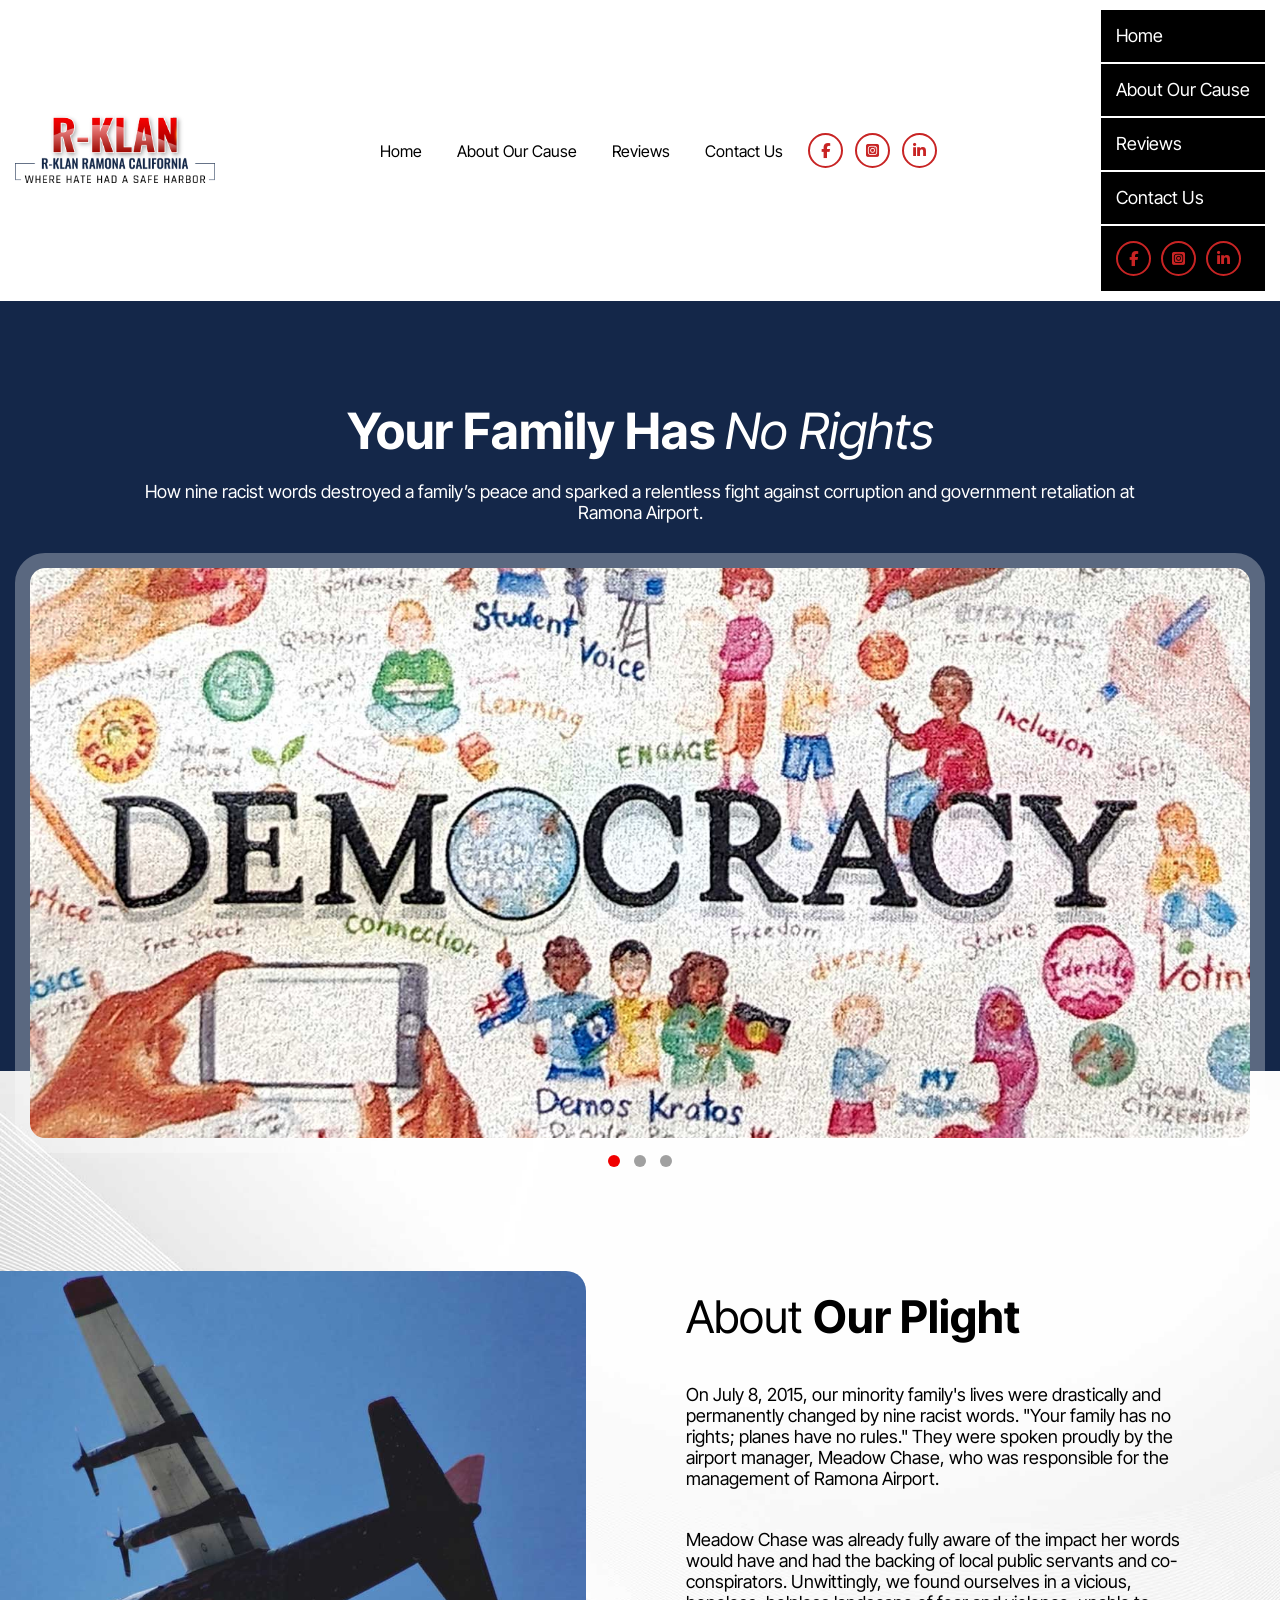
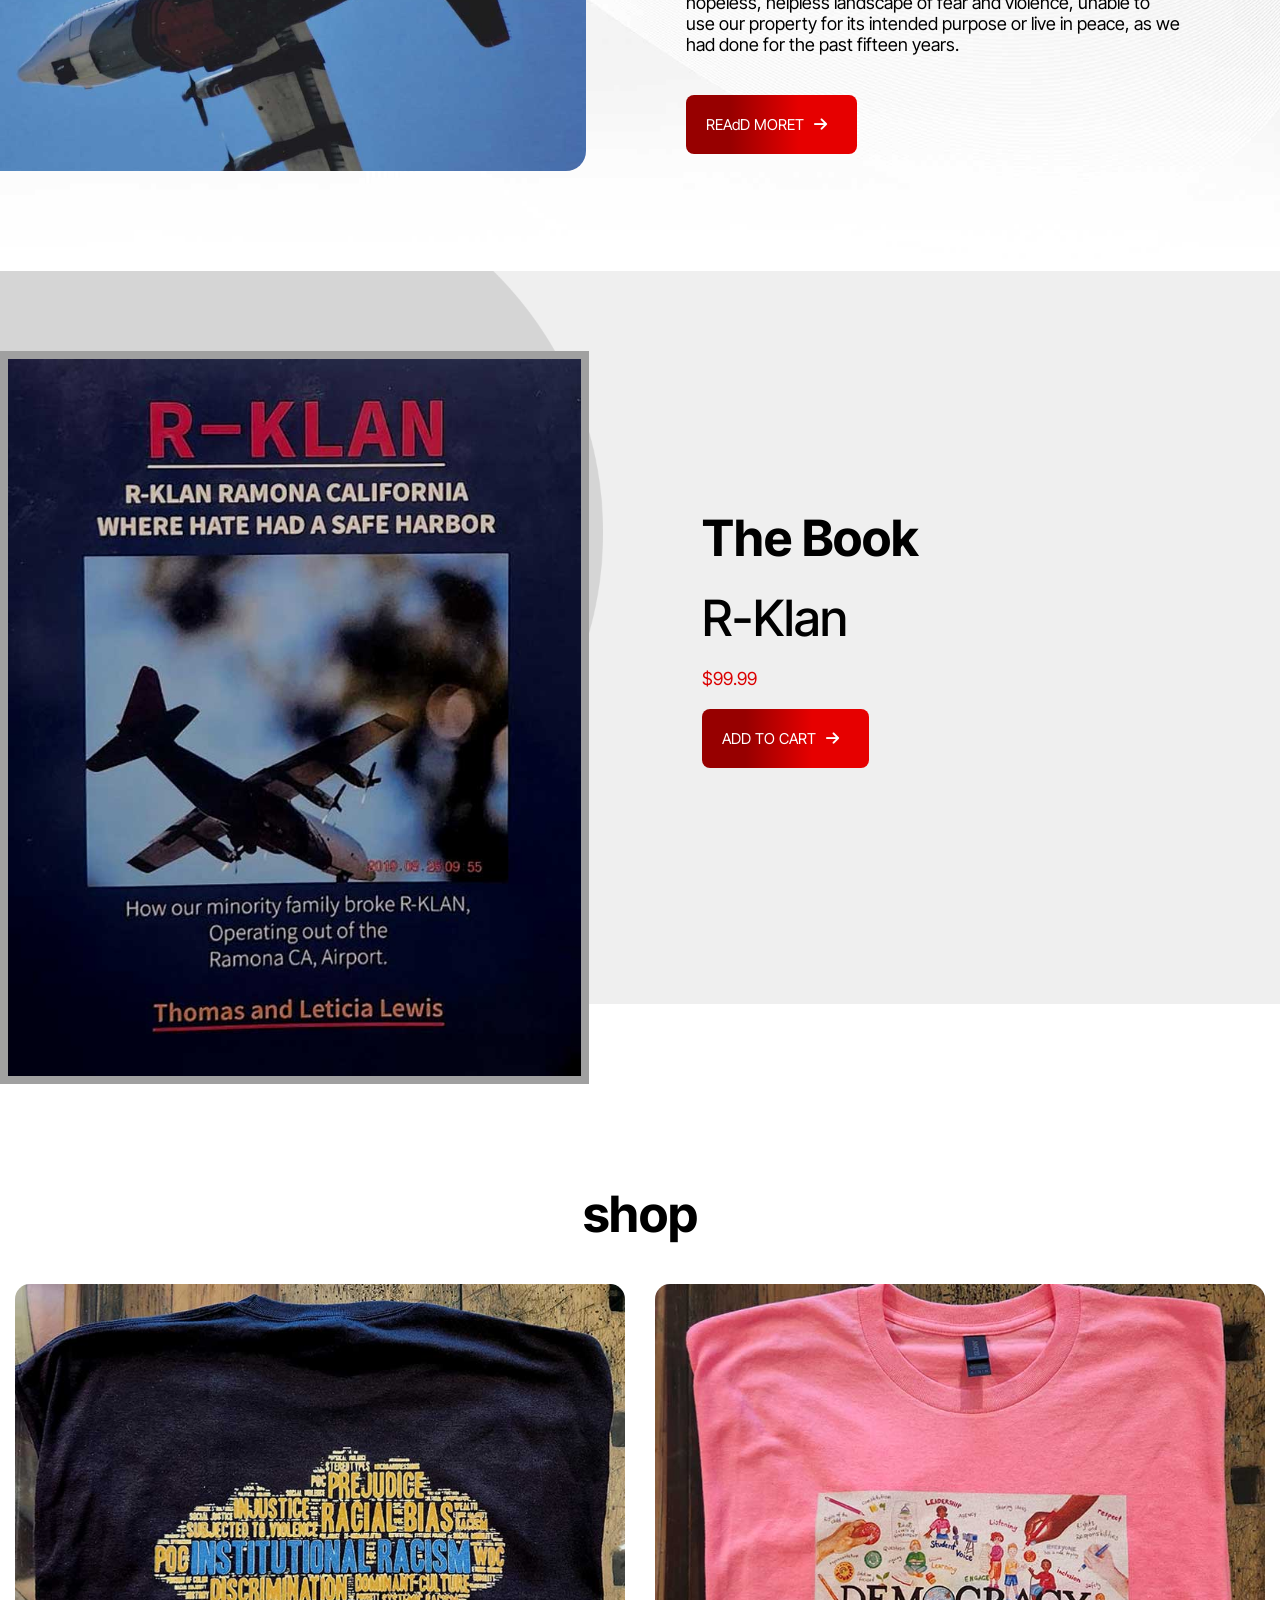
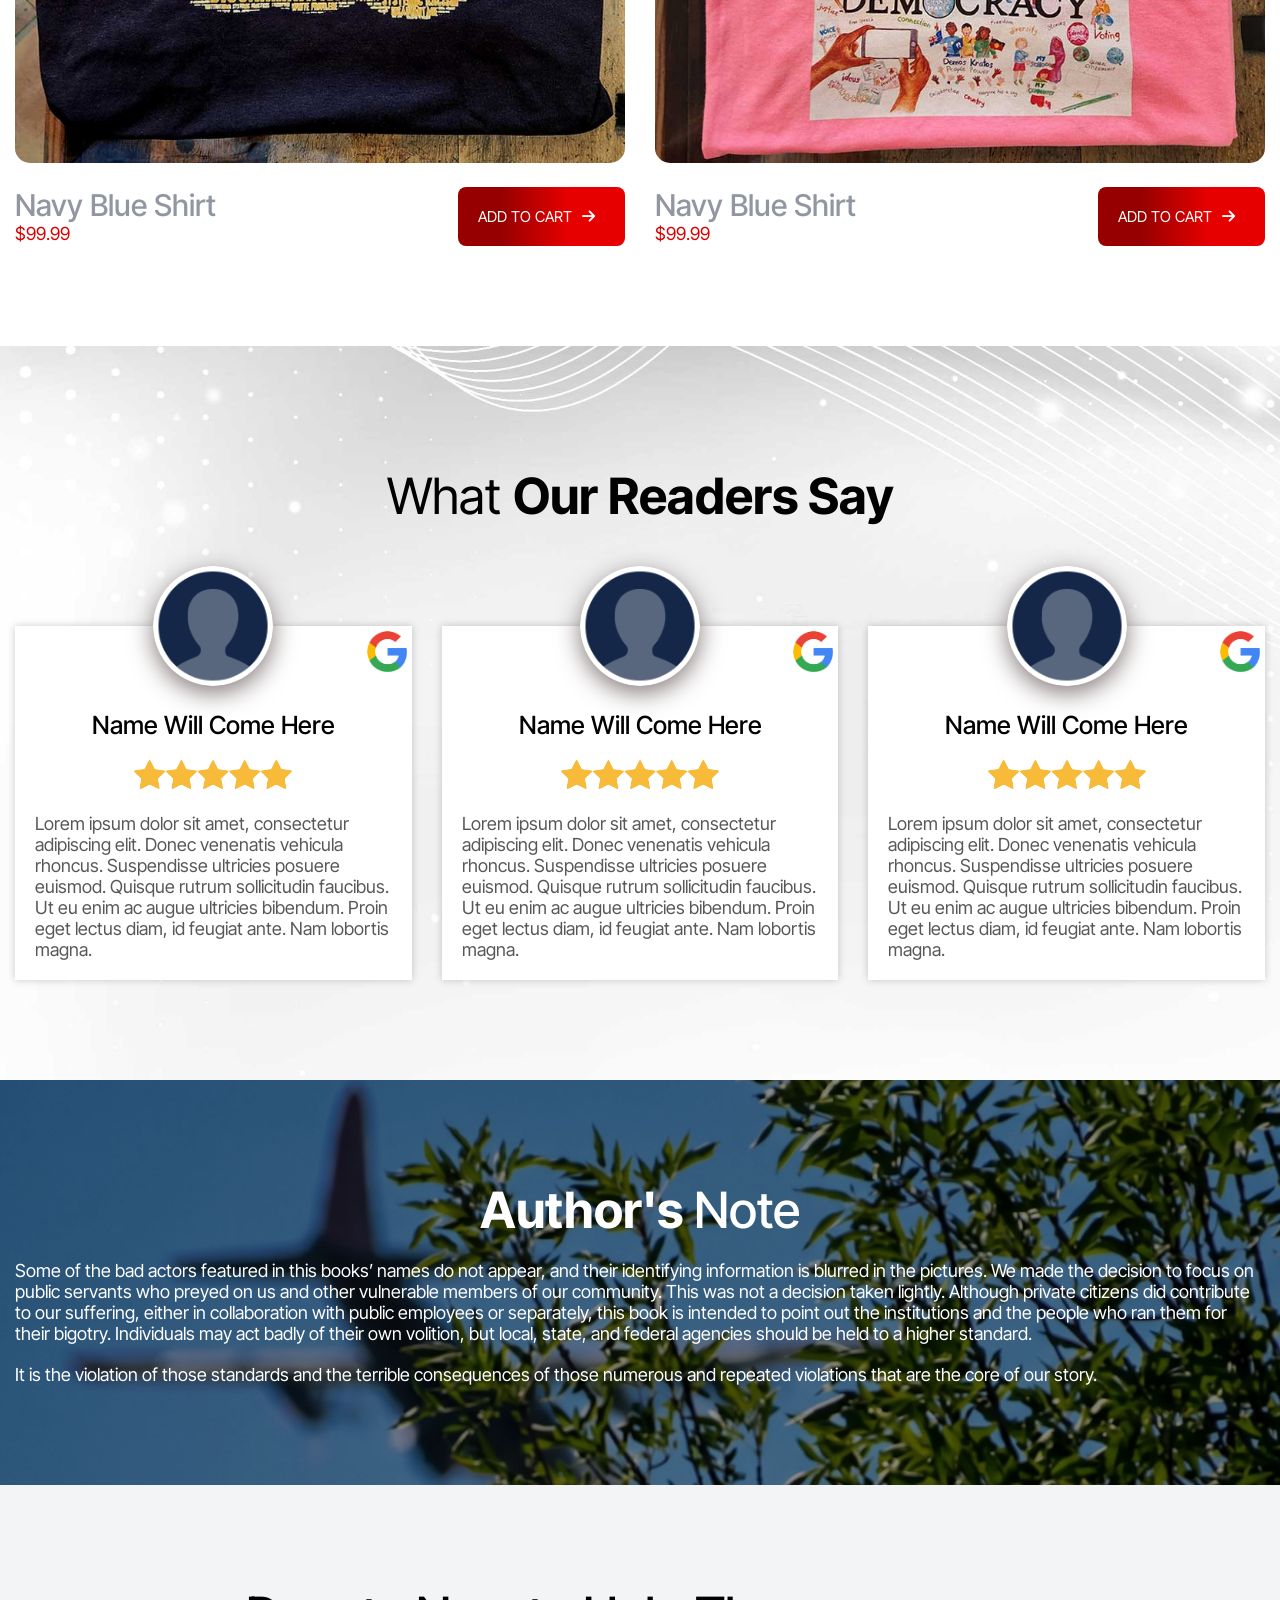
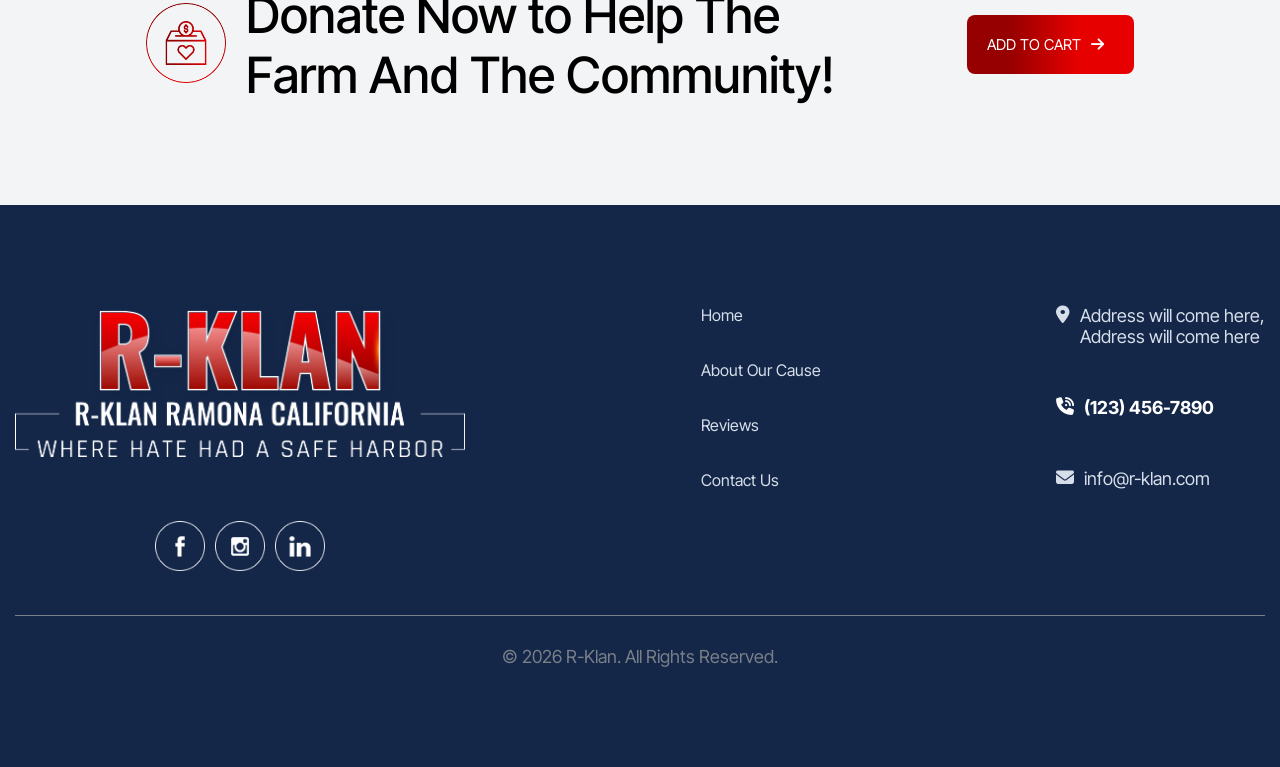
==== index.html @ 61ae5364 "12 12" ====
<!DOCTYPE html>
<html lang="en">

<head>
    <meta charset="UTF-8">
    <meta name="viewport" content="width=device-width, initial-scale=1.0">
    <title>Document</title>
    <link rel="stylesheet" href="css/style.css">
    <link rel="stylesheet" href="css/responsive.css">
    <link rel="stylesheet" href="https://cdnjs.cloudflare.com/ajax/libs/font-awesome/6.7.2/css/all.min.css">
    <script src="js/component.js" defer></script>
    <script src="js/script.js" defer></script>
</head>

<body>

    <!-- Nav-Bar -->
    <header id="nav-bar">
        <div class="contener">
            <div class="content">
                <div class="logo">
                    <figure>
                        <div class="img">
                            <a href="index.html"><img src="Image/home/logo.png" alt="Logo" href="index.html"></a>
                        </div>
                    </figure>
                </div>
                <div class="desktop-nav">
                    <div class="said">
                        <div class="text">
                            <ul>
                                <li><a href="index.html">Home</a></li>
                                <li><a href="about.html">About Our Cause</a></li>
                                <li><a href="review.html">Reviews</a></li>
                                <li><a href="contact.html">Contact Us</a></li>
                            </ul>
                        </div>
                        <div class="icon">
                            <a href="https://www.facebook.com" target="_blank"> <i
                                    class="fa-brands fa-facebook-f"></i></a>
                            <a href="https://www.instagram.com " target="-blank"><i
                                    class="fa-brands fa-square-instagram"></i></a>
                            <a href="https://in.linkedin.com" target="_blank"><i
                                    class="fa-brands fa-linkedin-in"></i></a>
                        </div>
                    </div>
                    </div>
                    <div class="mobile-nav">
                        <div class="saids">
                        <div class="texts">
                            <ul>
                                <li><a href="index.html">Home</a></li>
                                <li><a href="about.html">About Our Cause</a></li>
                                <li><a href="review.html">Reviews</a></li>
                                <li><a href="contact.html">Contact Us</a></li>
                            </ul>
                        </div>
                        <div class="icons">
                            <a href="https://www.facebook.com" target="_blank"> <i
                                    class="fa-brands fa-facebook-f"></i></a>
                            <a href="https://www.instagram.com " target="-blank"><i
                                    class="fa-brands fa-square-instagram"></i></a>
                            <a href="https://in.linkedin.com" target="_blank"><i
                                    class="fa-brands fa-linkedin-in"></i></a>
                        </div>
                    </div>
                </div>
            </div>
        </div>
    </header>
    <!-- Nav-Bar -->
    <!-- Family -->
    <section id="family">
        <div class="contener">
            <div class="text">
                <h1><b>Your Family Has </b><i>No Rights</i></h1>
                <p>How nine racist words destroyed a family’s peace and sparked a relentless fight against corruption
                    and government retaliation at Ramona Airport.</p>
            </div>
            <div class="slider-container">
                <div class="slider-wrapper">
                    <!-- Slide 1 -->
                    <div class="slide active">
                        <img src="Image/home/img-1.jpg" alt="Slide 1">
                    </div>
                    <!-- Slide 2 -->
                    <div class="slide">
                        <img src="Image/home/image9.jpg" alt="Slide 2">
                    </div>
                    <!-- Slide 3 -->
                    <div class="slide">
                        <img src="Image/home/image10.jpg" alt="Slide 3">
                    </div>
                </div>

                <!-- Dots Navigation -->
                <div class="dots-container">
                    <span class="dot active" onclick="currentSlide(0)"></span>
                    <span class="dot" onclick="currentSlide(1)"></span>
                    <span class="dot" onclick="currentSlide(2)"></span>
                </div>
            </div>
        </div>
    </section>
    <!-- Family -->
    <!-- Plight -->
    <section id="plight">
        <div class="row">
            <div class="image  flight">
            </div>

            <div class="text">
                <h2>About <b>Our Plight</b></h2>
                <p>On July 8, 2015, our minority family's lives were drastically and permanently changed by nine racist
                    words. "Your family has no rights; planes have no rules." They were spoken proudly by the airport
                    manager, Meadow Chase, who was responsible for the management of Ramona Airport.</p>
                <p>Meadow Chase was already fully aware of the impact her words would have and had the backing of local
                    public servants and co-conspirators. Unwittingly, we found ourselves in a vicious, hopeless,
                    helpless landscape of fear and violence, unable to use our property for its intended purpose or live
                    in peace, as we had done for the past fifteen years.</p>
                <div class="btn">
                    <a href="#">REAdD MORET</a>
                </div>
            </div>
        </div>
    </section>
    <!-- Plight -->
    <!-- Book -->
    <section id="book">
        <div class="contener">
            <div class="content">
                <div class="image">
                    <figure>
                        <img src="Image/home/the-book.jpg" alt="Book">
                    </figure>
                </div>
            </div>
            <div class="text">
                <h2><b>The Book</b></h2>
                <h4>R-Klan </h4>
                <P>$99.99</P>
                <div class="btn">
                    <a href="#">ADD TO CART</a>
                </div>
            </div>
        </div>
    </section>
    <!-- Book -->
    <!-- shop -->
    <section id="shop">
        <div class="contener">
            <h2><b>shop</b></h2>
            <div class="content">
                <div>
                    <div class="image">
                        <figure>
                            <img src="Image/home/shop-1.jpg" alt="ti-shat">
                        </figure>
                    </div>
                    <div class="text">
                        <div class="text-1">
                            <h4>Navy Blue Shirt</h4>
                            <p>$99.99</p>
                        </div>
                        <div class="btn">
                            <a href="#">ADD TO CART</a>
                        </div>
                    </div>
                </div>
                <div>
                    <div class="image">
                        <figure>
                            <img src="Image/home/shop-2.jpg" alt="ti-shat">
                        </figure>
                    </div>
                    <div class="text">
                        <div class="text-1">
                            <h4>Navy Blue Shirt</h4>
                            <p>$99.99</p>
                        </div>
                        <div class="btn">
                            <a href="#">ADD TO CART</a>
                        </div>
                    </div>
                </div>
            </div>
        </div>
    </section>
    <!-- shop -->
    <!-- Readers -->
    <section id="readers">
        <h2>What <b>Our Readers Say</b></h2>
        <div class="content">

            <div class="content">
                <div class="common">
                    <div>
                        <figure>
                            <img src="Image/home/icon.png" alt="icon" class="image-1">
                            <img src="Image/home/IMG-icon.png" alt="goole" class="img">
                        </figure>
                    </div>
                    <div class="text">
                        <h4>Name Will Come Here</h4>
                        <div>
                            <figure>
                                <img src="Image/home/star.png" alt="rating">
                            </figure>
                        </div>
                        <p>Lorem ipsum dolor sit amet, consectetur adipiscing elit. Donec venenatis vehicula rhoncus.
                            Suspendisse ultricies posuere euismod. Quisque rutrum sollicitudin faucibus. Ut eu enim ac
                            augue ultricies bibendum. Proin eget lectus diam, id feugiat ante. Nam lobortis magna.</p>
                    </div>
                </div>
                <div class="common diffrent">
                    <div>
                        <figure>
                            <img src="Image/home/icon.png" alt="icon" class="image-1">
                            <img src="Image/home/IMG-icon.png" alt="goole" class="img">
                        </figure>
                    </div>
                    <div class="text">
                        <h4>Name Will Come Here</h4>
                        <div>
                            <figure>
                                <img src="Image/home/star.png" alt="rating">
                            </figure>
                        </div>
                        <p>Lorem ipsum dolor sit amet, consectetur adipiscing elit. Donec venenatis vehicula rhoncus.
                            Suspendisse ultricies posuere euismod. Quisque rutrum sollicitudin faucibus. Ut eu enim ac
                            augue ultricies bibendum. Proin eget lectus diam, id feugiat ante. Nam lobortis magna.</p>
                    </div>
                </div>
                <div class="common" id="diffrent">
                    <div>
                        <figure>
                            <img src="Image/home/icon.png" alt="icon" class="image-1">
                            <img src="Image/home/IMG-icon.png" alt="goole" class="img">
                        </figure>
                    </div>
                    <div class="text">
                        <h4>Name Will Come Here</h4>
                        <div>
                            <figure>
                                <img src="Image/home/star.png" alt="rating">
                            </figure>
                        </div>
                        <p>Lorem ipsum dolor sit amet, consectetur adipiscing elit. Donec venenatis vehicula rhoncus.
                            Suspendisse ultricies posuere euismod. Quisque rutrum sollicitudin faucibus. Ut eu enim ac
                            augue ultricies bibendum. Proin eget lectus diam, id feugiat ante. Nam lobortis magna.</p>
                    </div>
                </div>
            </div>
        </div>
    </section>
    <!-- Readers -->
    <!-- Note -->
    <section id="note">
        <div class="contener">
            <div class="content">
                <h4><b>Author's</b> Note</h4>
                <p>Some of the bad actors featured in this books’ names do not appear, and their identifying information
                    is blurred in the pictures. We made the decision to focus on public servants who preyed on us and
                    other vulnerable members of our community. This was not a decision taken lightly. Although private
                    citizens did contribute to our suffering, either in collaboration with public employees or
                    separately, this book is intended to point out the institutions and the people who ran them for
                    their bigotry. Individuals may act badly of their own volition, but local, state, and federal
                    agencies should be held to a higher standard.
                </p>
                <p>
                    It is the violation of those standards and the terrible consequences of those numerous and repeated
                    violations that are the core of our story.
                </p>
            </div>
        </div>
    </section>
    <!-- Note -->
    <!-- Donate -->
    <section id="donate">
        <div class="contener">
            <div class="content">
                <div class="content-1">
                    <div class="image">
                        <figure>
                            <img src="Image/home/gift.png" alt="gift">
                        </figure>
                    </div>
                    <h2>Donate Now to Help The <br>
                        Farm And The Community!
                    </h2>
                </div>
                <div class="btn">
                    <a href="#">ADD TO CART</a>
                </div>
            </div>
        </div>
    </section>
    <!-- Donate -->
    <!-- Footer -->
    <site-footer></site-footer>
    <!-- Footer -->

</body>

</html>
---- css/style.css ----
@import url('https://fonts.googleapis.com/css2?family=Inter+Tight:ital,wght@0,100..900;1,100..900&display=swap');

* {
    padding: 0px;
    margin: 0px;
    box-sizing: border-box;


}
html, body{
    overflow-x: clip;
}
.contener {
    width: 100%;
    max-width: 1280px;
    align-items: center;

}

h1,
h2,
h3,
h4,
h5,
h6 {
    font-size: 50px;
    font-family: "Inter Tight", sans-serif;
    font-weight: 400;
}

h4 {
    font-weight: 500;
}

p {
    font-size: 18px;
    font-family: "Inter Tight", sans-serif;
}

.text {
    display: flex;
    flex-direction: column;
    row-gap: 20px;
}

.btn a {
    font-size: 15px;
    background: linear-gradient(90deg, rgba(151, 0, 0, 1) 26%, rgba(230, 0, 0, 1) 66%);
    padding: 20px 20px;
    border-radius: 8px;
    color: #fff;
    text-decoration: none;
}

.btn a::after {
    content: "\f061";
    font-weight: 900;
    font-family: "Font Awesome 6 Free";
    padding: 10px 10px 20px;
}

a {
    color: black;
    font-family: "Inter Tight", sans-serif;
    display: inline-block;
    text-decoration: none;
}

img {
    width: 100%;
}
/* Nav-Bar */
#nav-bar{
     display: flex;
    justify-content: center;
    width: 100%;
    padding: 10px 15px;
    background-color: #fff;
    position: relative;
    /* position: fixed;
    z-index: 15; */
}
#nav-bar .content{
    display: flex;
    justify-content: space-between;
    align-items: center;
}
#nav-bar .said{
    display: flex;
    justify-content: space-between;
    align-items: center;
    column-gap: 25px;
}
#nav-bar .icon{
    display: flex;
    font-size: 25px;
    column-gap: 12px;
}
#nav-bar .img{
    max-width: 200px;
}
#nav-bar .desktop-nav ul {
    display: flex;
    column-gap: 35px;
}

#nav-bar .text li{
    list-style: none;
    
}
#nav-bar .mobile-nav{
    background-color: #000;
    color: white;
}
#nav-bar .texts li{
    list-style: none;
    padding: 15px;
    font-size: 18px;
    border-bottom: 2px solid;
}
#nav-bar .texts li a{
    color: white;
}
#nav-bar .icons {
    padding: 15px;
    display: flex;
    column-gap: 10px;
}
#nav-bar text li a{
    color: #000;
    font-weight: 500;
    text-decoration: none;
}
#nav-bar .icon-1{
    max-width: 60px;
    color: #db0101;
    display: flex;
}

.fa-brands{
    color: #c82424;
    border-radius: 50%;
    font-size: 15px;
    display: flex !important;
    justify-content: center;
    align-items: center;
    width: 35px;
    height: 35px;
    border: 2px solid;
    aspect-ratio: 1/1;
}
#nav-bar li a:hover{
    color: #f00000;
}
.fa-brands:hover {
    color: white;
    background-color:  #f00000;
}
/* Nav-Bar */
/* Family */
#family {
    width: 100%;
    display: flex;
    justify-content: center;
    padding: 100px 15px;
    background-color: #142749;
}

#family .contener {
    display: flex;
    width: 100%;
    flex-direction: column;
    color: white;
    row-gap: 30px;
}

#family .text {
    display: flex;
    flex-direction: column;
    row-gap: 20px;
    text-align: center;
    width: 100%;
    max-width: 990px;
}
#family .image {
    border: 10px solid rgba(255, 255, 235, 0.3);
    border-radius: 30px;
    margin-bottom: -140px;
    position: relative;
    z-index: 3;
}
#family .image img{
    border-radius: 15px;
}
.slider-container {
  position: relative;
    margin-bottom: -200px;
    overflow: hidden;
    cursor: grab;
    z-index: 11;
}

.slider-container:active {
  cursor: grabbing;
}

.slider-wrapper {
  display: flex; /* Aligns slides horizontally side-by-side */
  width: 100%;
  height: 600px;
  transition: transform 0.5s ease-in-out; /* Changed to ease-in-out for seamless looping loops */
  will-change: transform;
}

.slide {
  min-width: 100%; /* Ensures each slide matches container width exactly */
  height: 100%;
  user-select: none; /* Prevents text/image selection highlight while dragging */
  border: 15px solid;
  border-color: rgba(255, 255, 255, 0.3);
  border-radius: 30px;
}

.slide img {
  width: 100%;
  height: 100%;
  object-fit: cover;
  pointer-events: none; /* Disables default browser image-dragging behavior */
  border-radius: 15px;
}

/* Navigation Dots */
.dots-container {
  bottom: 15px;
  width: 100%;
  text-align: center;
  z-index: 10;
}

.dot {
  display: inline-block;
  width: 12px;
  height: 12px;
  margin: 0 5px;
  background-color: rgba(150, 150, 150, 0.9);
  border-radius: 50%;
  cursor: pointer;
  transition: background-color 0.3s;
}

.dot.active {
  background-color: #f00000;
}

/* Family */
/* PLight */
#plight {
    position: relative;
    z-index: 2;
    display: flex;
    justify-content: center;
    align-items: center;
    background-image: url('../Image/home/BG-OP.jpg');
    background-size: cover;
    width: 100%;
    padding: 200px 0px 100px 0px;
}

#plight .row {
    display: flex;
    justify-content: center;
    align-items: center;
}

#plight .image {
    background-image: url('../Image/home/our-phlight.jpg');
    background-size: cover;
    height: auto;
    min-height: 80vh;
    width: 100%;
    border-radius: 0px 20px 20px 0px;
    /* margin-right: 30px; */
}

#plight .text {
    padding: 0% 9%;
    width: 100%;
    row-gap: 40px;
}

/* Plight */
/* Book */
#book {
    background-color: #efefef;
    display: flex;
    justify-content: center;
    position: relative;
}

#book::before {
    content: " ";
    background-image: url('../Image/home/circal.png');
    background-size: contain;
    background-position: center;
    position: absolute;
    top: -105px;
    left: -590px;
    width: 100%;
    height: 100%;
    background-repeat: no-repeat;
}


#book .contener {
    display: flex;
    align-items: center;
}

#book .text {
    padding: 0px 62px;
    width: 50%;
}

#book .content {
    width: 50%;
    position: relative;
}

#book .circle {
    position: absolute;
}

#book .image {
    position: relative;
    width: 92%;
    bottom: -80px;
    line-height: 0;
    border: 8px solid #a0a0a0;
}

#book .img {
    width: 100%;
    border: 10px solid #a0a0a0;
    margin-bottom: -70px;
}

#book p {
    color: #db0101;
}

/* Book */
/* shop */
#shop {
    width: 100%;
    padding: 180px 15px 100px;
    display: flex;
    justify-content: center;

}

#shop .text {
    flex-direction: row;
    justify-content: space-between;
    padding-top: 20px;
}

#shop h2 {
    display: flex;
    justify-content: center;
    padding-bottom: 20px;
}

#shop .content {
    display: flex;
    justify-content: center;
    column-gap: 30px;
    padding-top: 20px;

}

#shop h4 {
    font-size: 30px;
    color: #9196a1;
}

#shop img {
    width: 100%;
    border-radius: 15px;
}

#shop p {
    color: #db0101;
}

/* Shop */
/* Readers */
#readers {
    display: flex;
    flex-direction: column;
    justify-content: center;
    background-image: url('../Image/home/BG.jpg');
    background-size: cover;
    padding: 100px 15px;
}

#readers h2 {
    text-align: center;
    margin: 20px 0px 100px;

}

#readers h4 {
    font-weight: 500;
    font-size: 25px;
}

#readers .content {
    display: flex;
    column-gap: 30px;
    width: 100%;

}

#readers .common {
    background-color: white;
    display: flex;
    position: relative;
    flex-direction: column;
    align-items: center;
    flex-wrap: wrap;
    width: 100%;
    box-shadow: 0px 0px 8px 0px rgba(0, 0, 0, 0.2);
}

#readers .image-1 {
    margin-top: -60px;
    width: 120px;
    border-radius: 60px;
    filter: drop-shadow(0px 7px 12px #857a7a);

}

#readers .img {
    position: absolute;
    right: 5px;
    top: 5px;
    max-width: 40px;
}

#readers .image-2 {
    margin-bottom: 5px;
}

#readers .text {
    align-items: center;
    padding: 20px;
}

#readers p {
    color: #585858;
}

/* Readers */
/* Note */
#note {
    display: flex;
    justify-content: center;
    align-items: center;
    padding: 100px 15px;
    background-image: url('../Image/home/leaf.jpg');
    background-position: center;
    background-size: cover;
    position: relative;
    z-index: 1;
    height: 10%;
    /* background-image: url('../Image/home/leaf.jpg'); */
}

#note::before {
    content: " ";
    position: absolute;
    width: 100%;
    height: 100%;
    top: 0;
    left: 0;
    background-color: rgba(0, 0, 0, 0.4);
    z-index: -1
}

#note .contener {
    display: flex;
    justify-content: center;
}

#note .content {
    display: flex;
    flex-direction: column;
    row-gap: 20px;
    color: white;
}

#note h4 {
    text-align: center;
}

/* Note */
/* Donate */
#donate {
    display: flex;
    justify-content: center;
    align-items: center;
    padding: 100px 15px;
    width: 100%;
    background-color: #f3f4f6;
}

#donate .content {
    display: flex;
    justify-content: space-evenly;
    align-items: center;
}

#donate .content-1 {
    display: flex;
    align-items: center;
}

#donate h2 {
    font-weight: 500;
}

#donate img {
    width: 100px;
    padding-right: 20px;
}

/* Donate */
/* R-Klan */
#r-klan {
    display: flex;
    justify-content: center;
    align-items: center;
    padding: 100px 15px;
    width: 100%;
    background-color: #142749;
}

#r-klan .content-1 {
    display: flex;
    justify-content: space-between;
    margin-bottom: 40px;
    color: #d6dee9;
}

#r-klan .content-2 {
    border-top: 1px solid;
    padding-top: 30px;
    text-align: center;
    color: #797f87;
}

#r-klan .image {
    display: flex;
    flex-direction: column;
    row-gap: 60px;
    max-width: 450px;
    width: 100%;
}

#r-klan .image-1 {
    column-gap: 10px;
    display: flex;
    justify-content: center;
}

#r-klan ul {
    display: flex;
    flex-direction: column;
    row-gap: 35px;
}
#r-klan .text li{
    list-style: none;
    
}
#r-klan .text a{
    color: #d6dee9;
    text-decoration: none;
}
#r-klan .cell {
    row-gap: 50px;
}

#r-klan .cell p:nth-child(2) {
    color: white;
}

#r-klan .you {
    max-width: 50px;
}

#r-klan .cell p:first-child,
#r-klan .cell p:nth-child(2),
#r-klan .cell p:last-child {
    display: flex;
    column-gap: 10px;
}

#r-klan .cell p:first-child::before {
    content: "\f3c5";
    font-weight: 900;
    font-family: "Font Awesome 6 Free";
}

#r-klan .cell p:nth-child(2)::before {
    content: "\f2a0";
    font-weight: 900;
    font-family: "Font Awesome 6 Free";
}

#r-klan .cell p:last-child::before {
    content: "\f0e0";
    font-weight: 900;
    font-family: "Font Awesome 6 Free";
}
/* R-Klan */
/* About-Us */
/* Plight */
#plight .contener {
    display: flex;
    justify-content: center;
    margin: 0px 15px;
}
#plight .image-1{
    border-radius: 20px 20px 20px 20px;
}
#plight .text-1{    
    padding: 0% 2% ;
}
/* Plight */
/* Choose */
#choose{
    display: flex;
    justify-content: center;
    align-items: center;
    padding: 100px 15px;
    background-color: #efefef;
    position: relative;
    
}
#choose::before{
    content: "";
    background-image: url('../Image/home/circal.png');
    background-size: contain;
    background-position: right;
    background-repeat: no-repeat;
    position: absolute;
    top: -105px;
    right: -160px;
    width: 100%;
    height: 100%;
    z-index: 1;
}
#choose .contener{
    display: flex;
    justify-content: space-between;
}
#choose .right{
    width: 50%;
}
#choose .image{
    object-fit: cover;
    object-position: center;
    height: auto;
    width: 100%;
    min-height: 687px;
    margin-bottom: -130px;
    border: 4px solid #a0a0a0;
    position: relative;
    z-index: 3;
}
#choose .text{
    width: 50%;
    margin-right: 20px;
    row-gap: 52px;
    position: relative;
    z-index: 2;
}
#choose .para{
    display: flex;
    flex-direction: column;
    row-gap: 30px;
}
#choose .para p{
    display: flex;
}
#choose .para p::before{
    content: "\f058";
    font-weight: 400;
    font-family: "Font Awesome 6 Free";
    padding-right: 15px;
    color: #c20101;
}
/* Choose */
/* About-Us */
/* Contect */
/* Form */
#changed{
    display: flex;
    justify-content: center;
    background-color: white;
    width: 100%;
    padding: 200px 15px 100px ;
}
#changed .plight{
   background-image: url('../Image/home/our-phlight.jpg');
    background-size: cover;
    background-position: center left;
    height: auto;
    min-height: 560px;
    width: 100%;
    border-radius: 20px 20px 20px 20px; 
}
#changed .contener{
    display: flex;
    justify-content: center;
    column-gap: 30px;
}

.for{
    width: 100%;
}
form .f-text{
    display: flex;
    flex-direction: column;
    justify-content: center;
}
form .f-text{
    display: flex;
    flex-direction: column;
    row-gap: 15px;
    margin-top: 10px;
}
.cell-0{
    width: 100%;
    padding: 20px;
    border-radius: 5px;
    border: 1px solid #e3e3e3;
    box-shadow: 0px 17px 38px -11px rgba(0,0,0,0.1);
    font-size: 18px;

}
.cell-1{
    width: 100%;
    font-size: 25px;
    padding: 18px;
    border-radius: 5px;
    border: 1px solid #e3e3e3;
    background: linear-gradient(90deg, rgba(151, 0, 0, 1) 26%, rgba(230, 0, 0, 1) 66%);
    color: white;
}
/* .sum::after{
    content: "\f061";
    font-family: "Font Awesome 6 Free";
    font-weight: 900;
} */
/* Form */
/* Contect */
/* Review */
/* coments */
#reviews{
    width: 100%;
    display: flex;
    justify-content: center;
    padding: 130px 15px;
}
#reviews .contener{
    justify-content: center;
    display: flex;
    flex-direction: column;
    row-gap: 35px;
}
#reviews .common{
    display: flex;
    flex-direction: column;
    row-gap: 18px;
    position: relative;
    padding: 30px 355px  30px 50px;
    border: 2px solid #e3e3e3;
    box-shadow: 0px 9px 40px 0px rgba(0,0,0,0.1);
    border-radius: 8px;

}
#reviews .image{
    max-width: 100px;
    filter: drop-shadow(0px 29px 14px #d7cbcb);
}
#reviews .logo{
    position: absolute;
    right: 20px;
    top: 50px;
    max-width: 40px;
}
#reviews .star{
    max-width: 160px;
}
#reviews h4{
    font-size: 27px
}
/* Coments */
/* Review */
---- css/responsive.css ----
@media (max-width:1440px) {

    /* Plight */
    #plight .text {
        padding: 10px 100px;
    }

    #plight p {
        /* font-size: 15px; */
    }

    #plight h2 {
        font-size: 45px;
    }

    #plight .image {
        height: auto;
        min-height: 500px;
    }

    /* Plight */
    /* book */
    #book::before {
        background-position: top left;
        left: -130px;
    }
    /* book */
    /* about-us */
    /* plight */
    #plight .text-1{
        padding: 20px;
    }
    /* plight */
    /* about-us */
}

@media (max-width:1200px) {

    /* Family */
    #family {
        padding: 60px 15px;
    }
    .slider-wrapper{
        height: 400px;
    }
    /* Family */
    /* Plight */
    #plight .text {

        row-gap: 20px;
    }
    /* About-us */
    /* Choose */
    #choose .image{
    min-height: 520px;
    }
    #choose::before{
        width: 52%;
    }
    #choose .text {
    row-gap: 15px;
    }
    #choose .para {
    row-gap: 10px;
    }
    /* Choose */
    /* About-us */
    /* Review */
    /* Coment */
    #reviews .common{
        padding-right: 230px;
    }
    /* Coment */
    /* Review */
    
}

@media (max-width:1024px) {

    h1,
    h2,
    h3,
    h4,
    h5,
    h6 {
        font-size: 30px;
    }

    p {
        font-size: 15px;
    }

    .text {
        row-gap: 10px;
    }

    a {
        font-size: 15px;
    }
    /* nav-bar */
    #nav-bar .content{
        flex-wrap: wrap;
    }
    #nav-bar .mobile-nav{
        flex: 0 0 100%;
        margin-top: 5px;
    }
    /* nav-bar */
    /* plight */
    #plight {
        padding-bottom: 70px;
    }

    #plight .text {
        padding: 30px 30px;
    }


    #plight h2 {
        font-size: 30px;
    }

    /* plight */
    /* Book */
    #book .text {
        padding: 25px 0px 0px;
    }

    #book::before {
        left: -100px;
    }

    #book .content {
        
        display: flex;
        justify-content: center;
    }

    /* Book */
    /* shop */
    #shop .content {
        column-gap: 25px;
    }

    #shop h2 {
        padding: 0px;
    }

    #shop h4 {
        font-size: 25px;
    }

    /* Readers */
    #readers .content {
        flex-wrap: wrap;
        column-gap: 15px;
    }

    #readers .common {
        flex: 0 0 calc(50% - 7.5px);
    }

    #readers #diffrent {
        margin-top: 100px;
    }

    /* Readers */
}

@media(max-width:991px) {

    
    /* R-Klan */
    #r-klan{
        padding: 60px 15px;
    }
    #r-klan .content-1 {
        flex-wrap: wrap;
        flex-direction: column;
    }

    #r-klan .image-1 {
        max-width: 450px;
        margin-bottom: 35px;
    }

    #r-klan .text {
        margin-top: 50px;
    }

    /* R-Klan */
    /* Review */
    /* Coment */
    #reviews .common{
        padding-right: 50px;
    }
    /* Coment */
    /* Review */
}


@media(max-width:767px) {
    a {
        padding: 8px 5px;
    }

    /* Family */
    #family .image {
        border: 10px solid rgb(255, 255, 235, 0.3);
        /* margin-bottom: -140px; */
    }
    .slider-wrapper{
        height: 340px;
    }

    /* Family */
    /* plight */
    h4 {
        font-size: 25px;
    }
    #plight .row {
        flex-direction: column;
    }

    #plight .image {
        min-height: 600px;
        margin-right: 30px;
        margin-top: 50px ;
    }

    #plight .text {
        padding: 10px 10px;
    }

    /* plight    */
    /* Book */
    #book h2,
    h4 {
        font-size: 25px;
    }

    #book .cimg {
        margin-top: -100px;
        margin-bottom: -60;
    }

    /* Book */
    
    #shop h2 {
        font-size: 40px;
    }

    #shop .content {
        column-gap: 25px;
    }

    #shop .text {
        flex-direction: column;
    }

    #shop h4 {
        font-size: 30px;
        margin-bottom: 5px;
    }

    /* shop */
    /* Readers */
    #readers .common {
        flex: 0 0 100%;

    }

    #readers .diffrent {
        margin-top: 100px;
    }

    /* readers */
    /* /Donate */
    #donate {
        padding: 60px 15px;
    }

    #donate .content {
        flex-direction: column;
        align-items: flex-start;
        row-gap: 50px;
    }

    #donate .btn {
        padding-left: 100px;
    }

    /* Donate */
    /* R-Klan */
    #r-klan .content-1 {
        justify-content: center;
    }

    #r-klan .text {
        margin-top: 50px;
    }

    /* R-Klan */
    /* about-us */
    /* plight */
    
    #plight{
        padding: 140px 0px 60px 0px;
    }
    #plight .contener {
        flex-direction: column;
    }
    #plight .image-1{
        margin-right: 0px;
        margin-top: 0px;
    }
    /* plight */
    /* Choose */
    #choose{
        padding: 60px 15px;
    }
        #choose::before {
            width: 100%;
        }
    #choose .contener{
        flex-direction: column;
    }
    #choose .right{
        width: 100%;
        margin-top: 20px;
    }
    #choose .image {
        min-height: 400px;
    }
    #choose .text{
        row-gap: 15px;
        width: 100%;
    }
    #choose .para {
        row-gap: 15px;
    }
    /* Choose */
    /* about-us */
    /* contact-us */
    #changed{
    padding: 160px 15px 60px ;
}
    #changed .contener{
        flex-direction: column;
        row-gap: 30px;
    }
    /* contact-us */

}

@media(max-width:640px) {
    /* family */
    .slider-wrapper{
        height: 260px;
    }
    .slider-container{
        margin-bottom: -120px;
    }
    /* family */
    /* plight */
    #plight .image {
        min-height: 510px;
        margin-top: -40px;
    }

    /* plight */
    /* book */
    #book .contener {
        flex-direction: column;
        align-items: flex-start;
    }

    #book .content {
        width: 100%;
    }

    #book .text {
        padding: 85px 30px;
        width: 100%;
    }

    /* book */
    /* shop */
    #shop {
        padding: 60px 10px;
    }
    #shop .content {
        column-gap: 15px;
        flex-direction: column;
    }

    #shop img {
        margin-top: 35px;
    }

    #shop h4 {
        font-size: 25px;
    }

    /* shop */
    /* Readers */
    #readers .common {
        flex: 0 0 100%;

    }

    #readers .diff {
        margin-top: 100px;
    }

    /* Readers */
    /* R-Klan */
    #r-klan .content-1 {
        justify-content: center;
    }

    #r-klan .image,
    #r-klan .text {
        flex: 0 0 100%;
    }

    #r-klan .text {
        margin-top: 50px;
    }

    /* R-Klan */
    /* about-us */
    /* plight */
    #plight .image-1{
        margin-right: 0px;
        margin-top: 0px;
    }
    /* plight */
    /* about-us */
    /* Review */
    /* Coment */
    #reviews .common{
        padding: 30px 20px;
    }
    #reviews .image{
        max-width: 80px;
    }
    #reviews .logo{
        max-width: 35px;
    }
    #reviews .star{
        max-width: 130px;
    }
    /* Coment */
    /* Review */
}

@media(max-width:480px) {
    /* family */
    .slider-wrapper{
        height: 160px;
    }
    /* family */
    /* plight */
    #plight .image {
        min-height: 365px;
    }

    /* plight */
    /* Book */
    #book .content {
        width: 100%;
        padding: 25px 15px;
    }

    #book .image {
        width: 100%;
    }

    #book h2,
    h4 {
        font-size: 30px;
    }

    /* Book */

    /* shop */
    #note {
        padding: 80px 7px;
    }
    /* Choose */
    /* about-us */
    #choose .para p {
    display: flex;
    }
    
}

@media(max-width:320px) {}
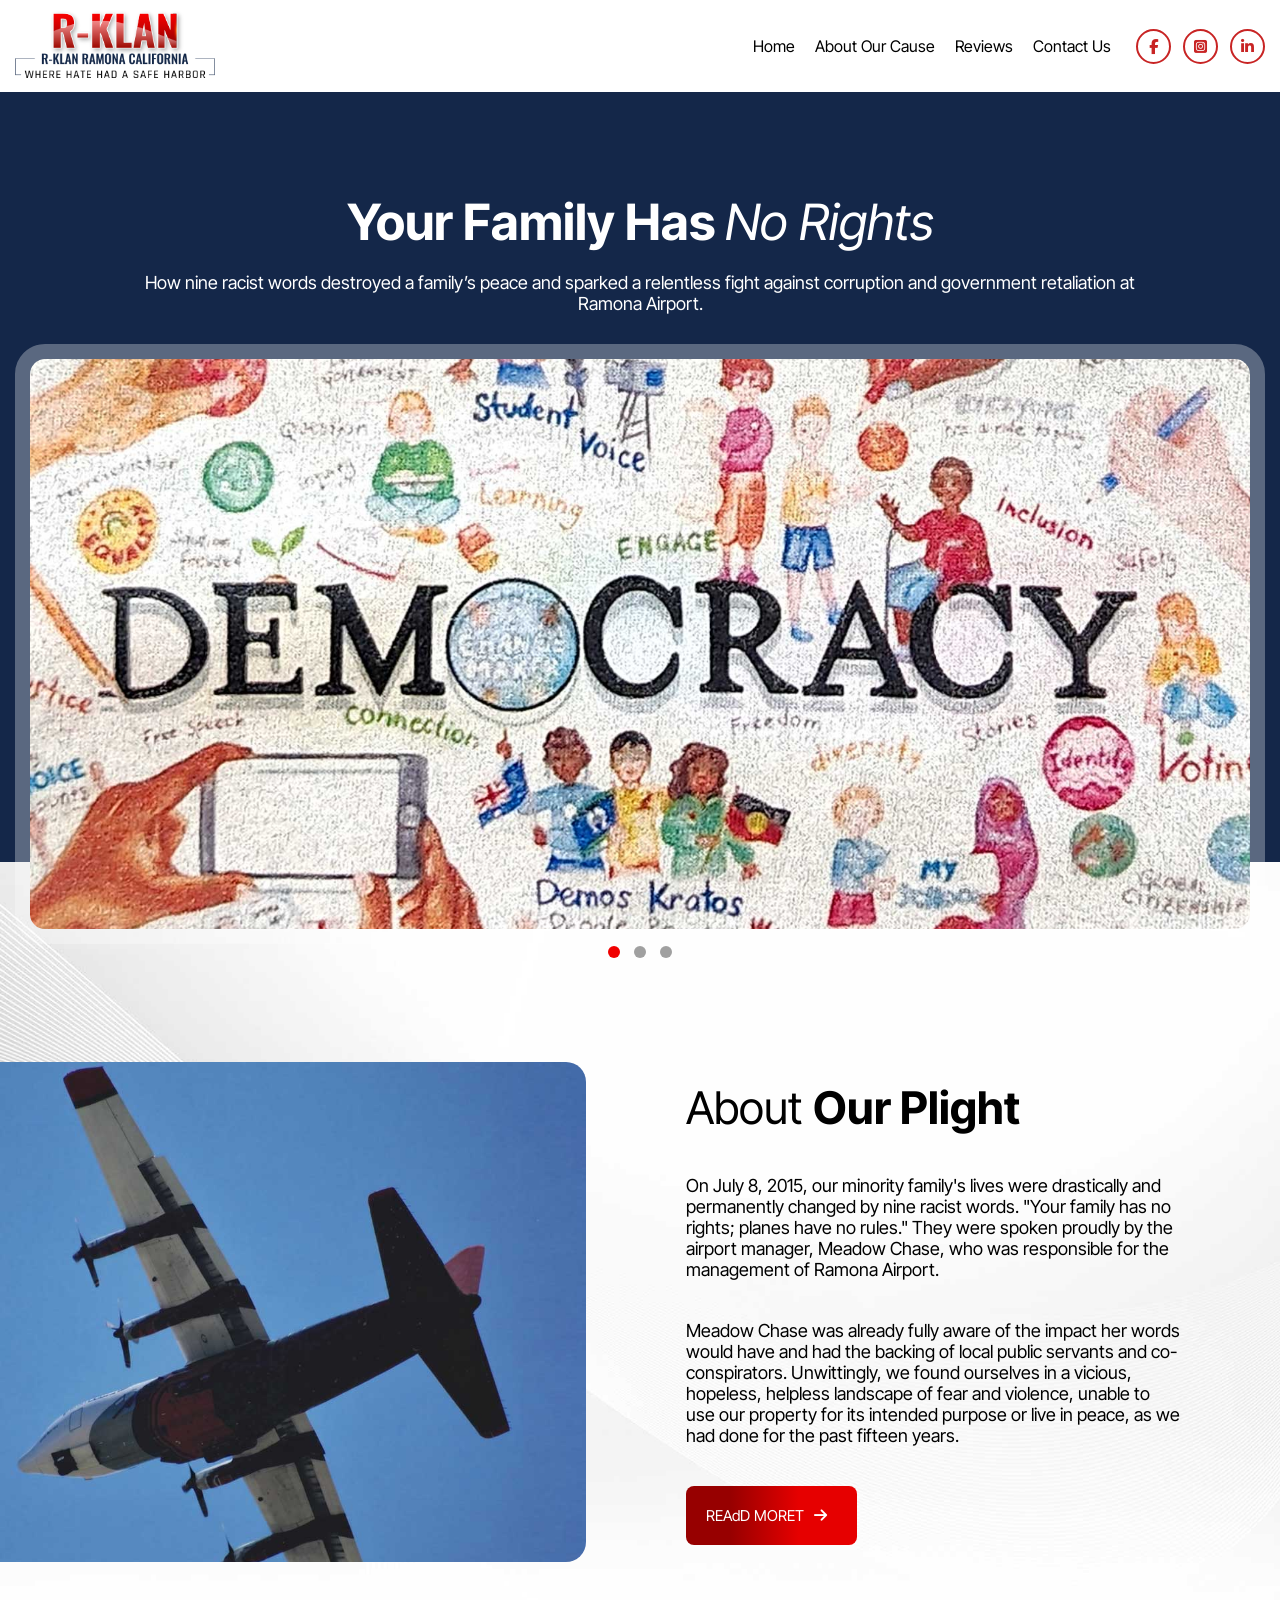
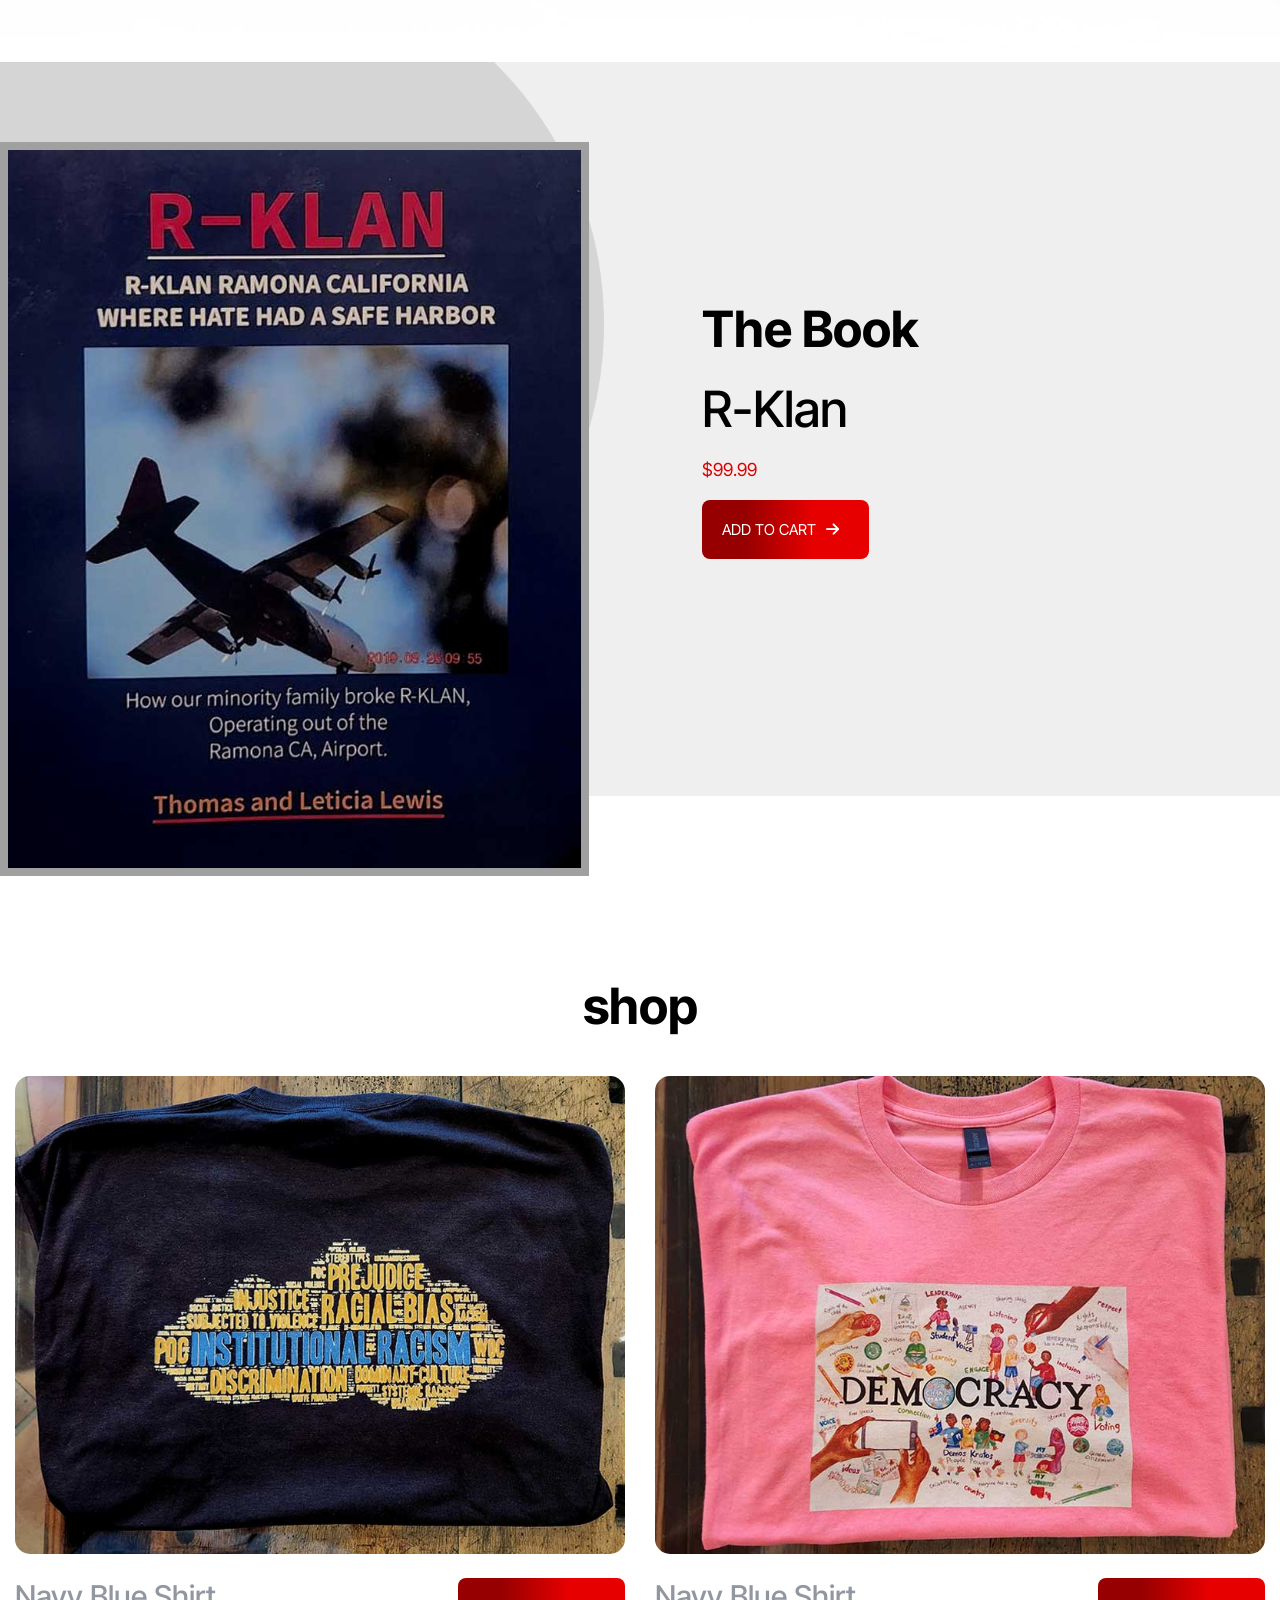
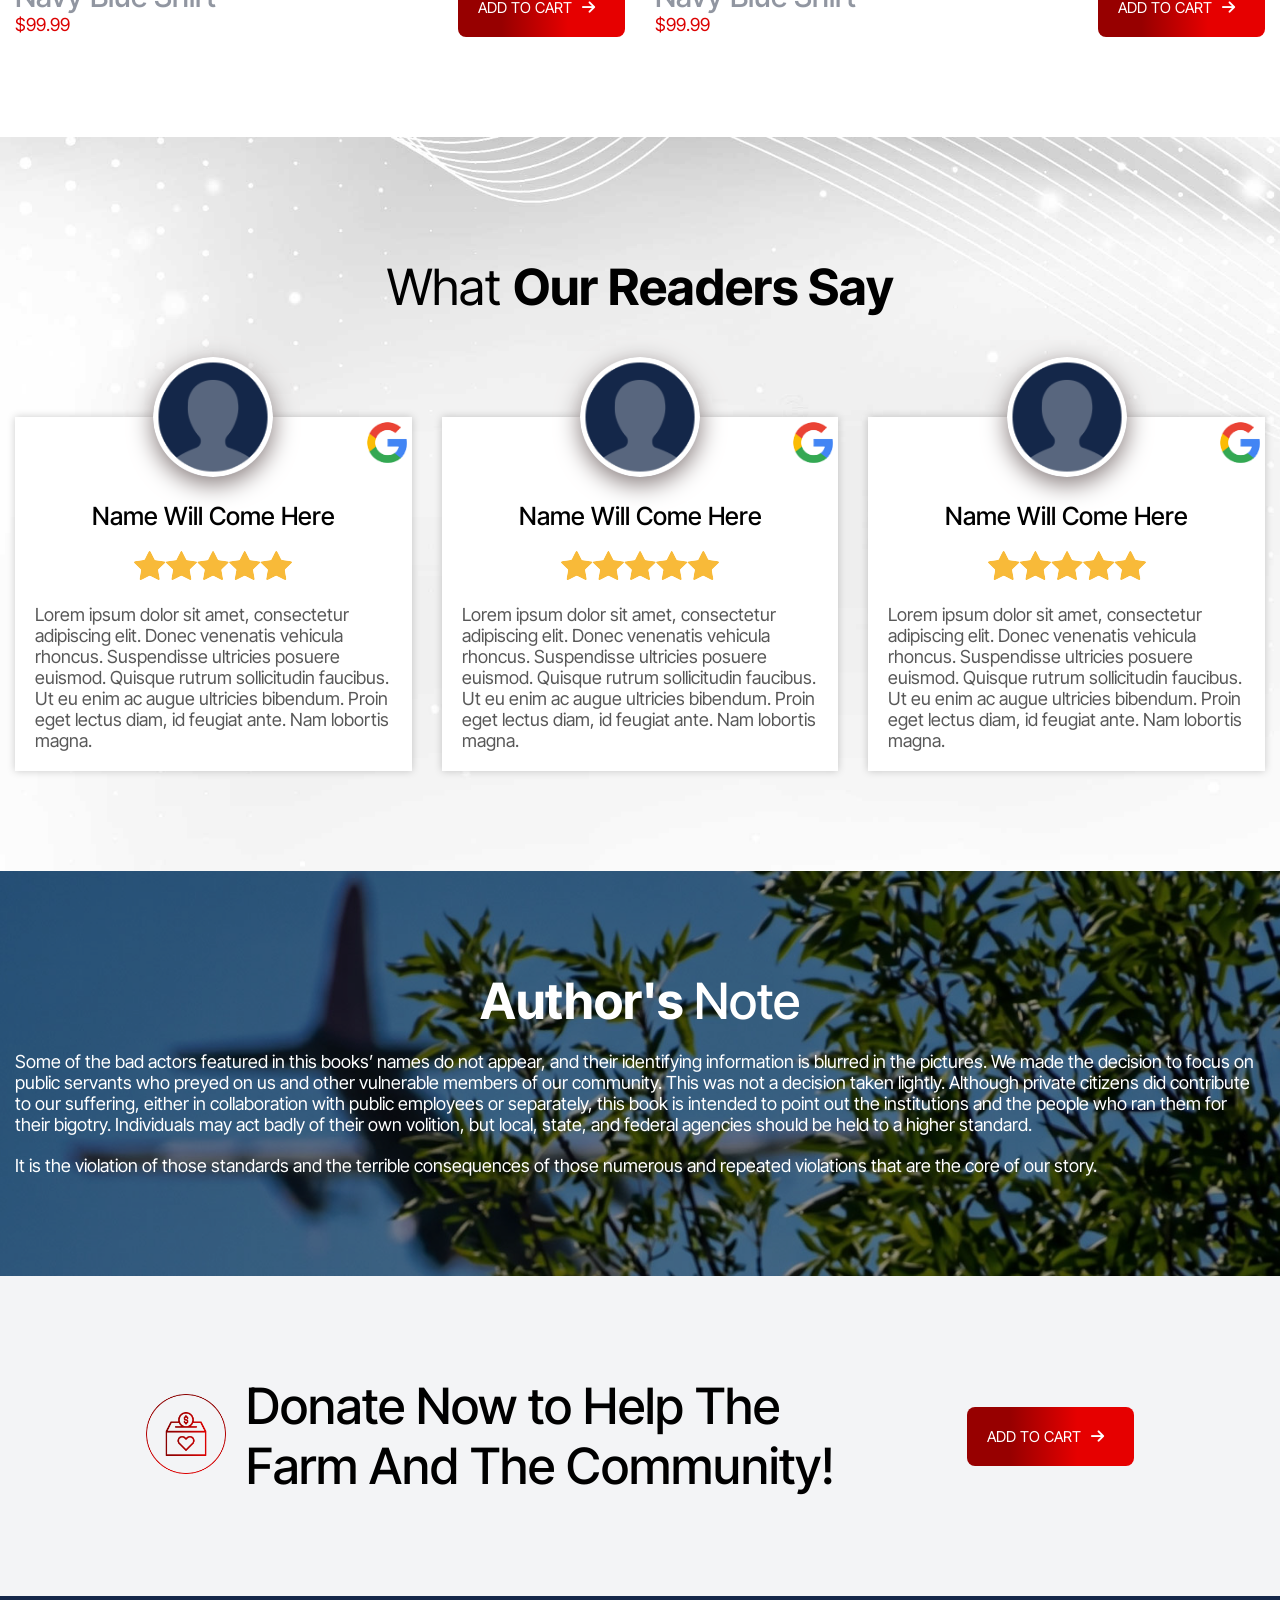
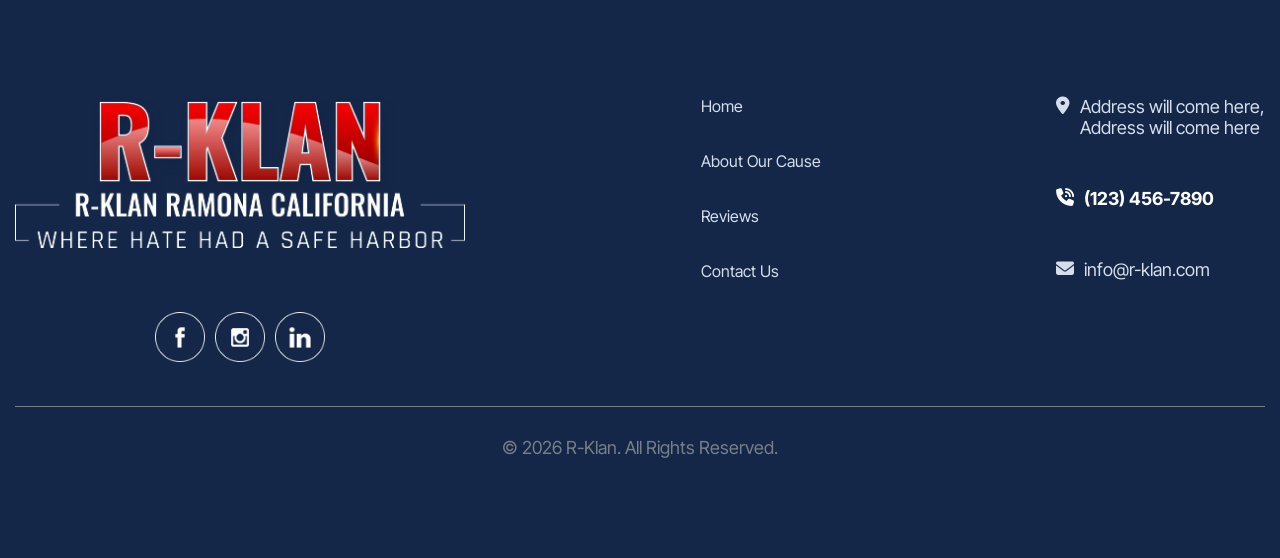
==== commit 8b384b77: "14 14" ====
--- a/index.html
+++ b/index.html
@@ -15,59 +15,7 @@
 <body>
 
     <!-- Nav-Bar -->
-    <header id="nav-bar">
-        <div class="contener">
-            <div class="content">
-                <div class="logo">
-                    <figure>
-                        <div class="img">
-                            <a href="index.html"><img src="Image/home/logo.png" alt="Logo" href="index.html"></a>
-                        </div>
-                    </figure>
-                </div>
-                <div class="desktop-nav">
-                    <div class="said">
-                        <div class="text">
-                            <ul>
-                                <li><a href="index.html">Home</a></li>
-                                <li><a href="about.html">About Our Cause</a></li>
-                                <li><a href="review.html">Reviews</a></li>
-                                <li><a href="contact.html">Contact Us</a></li>
-                            </ul>
-                        </div>
-                        <div class="icon">
-                            <a href="https://www.facebook.com" target="_blank"> <i
-                                    class="fa-brands fa-facebook-f"></i></a>
-                            <a href="https://www.instagram.com " target="-blank"><i
-                                    class="fa-brands fa-square-instagram"></i></a>
-                            <a href="https://in.linkedin.com" target="_blank"><i
-                                    class="fa-brands fa-linkedin-in"></i></a>
-                        </div>
-                    </div>
-                    </div>
-                    <div class="mobile-nav">
-                        <div class="saids">
-                        <div class="texts">
-                            <ul>
-                                <li><a href="index.html">Home</a></li>
-                                <li><a href="about.html">About Our Cause</a></li>
-                                <li><a href="review.html">Reviews</a></li>
-                                <li><a href="contact.html">Contact Us</a></li>
-                            </ul>
-                        </div>
-                        <div class="icons">
-                            <a href="https://www.facebook.com" target="_blank"> <i
-                                    class="fa-brands fa-facebook-f"></i></a>
-                            <a href="https://www.instagram.com " target="-blank"><i
-                                    class="fa-brands fa-square-instagram"></i></a>
-                            <a href="https://in.linkedin.com" target="_blank"><i
-                                    class="fa-brands fa-linkedin-in"></i></a>
-                        </div>
-                    </div>
-                </div>
-            </div>
-        </div>
-    </header>
+    <site-header></site-header>
     <!-- Nav-Bar -->
     <!-- Family -->
     <section id="family">
@@ -189,65 +137,76 @@
     <!-- shop -->
     <!-- Readers -->
     <section id="readers">
-        <h2>What <b>Our Readers Say</b></h2>
-        <div class="content">
-
-            <div class="content">
-                <div class="common">
-                    <div>
-                        <figure>
-                            <img src="Image/home/icon.png" alt="icon" class="image-1">
-                            <img src="Image/home/IMG-icon.png" alt="goole" class="img">
-                        </figure>
-                    </div>
-                    <div class="text">
-                        <h4>Name Will Come Here</h4>
+        <div class="contener">
+            <h2>What <b>Our Readers Say</b></h2>
+            <div class="content">
+
+                <div class="content">
+                    <div class="common">
                         <div>
                             <figure>
-                                <img src="Image/home/star.png" alt="rating">
+                                <img src="Image/home/icon.png" alt="icon" class="image-1">
+                                <img src="Image/home/IMG-icon.png" alt="goole" class="img">
                             </figure>
                         </div>
-                        <p>Lorem ipsum dolor sit amet, consectetur adipiscing elit. Donec venenatis vehicula rhoncus.
-                            Suspendisse ultricies posuere euismod. Quisque rutrum sollicitudin faucibus. Ut eu enim ac
-                            augue ultricies bibendum. Proin eget lectus diam, id feugiat ante. Nam lobortis magna.</p>
-                    </div>
-                </div>
-                <div class="common diffrent">
-                    <div>
-                        <figure>
-                            <img src="Image/home/icon.png" alt="icon" class="image-1">
-                            <img src="Image/home/IMG-icon.png" alt="goole" class="img">
-                        </figure>
-                    </div>
-                    <div class="text">
-                        <h4>Name Will Come Here</h4>
+                        <div class="text">
+                            <h4>Name Will Come Here</h4>
+                            <div>
+                                <figure>
+                                    <img src="Image/home/star.png" alt="rating">
+                                </figure>
+                            </div>
+                            <p>Lorem ipsum dolor sit amet, consectetur adipiscing elit. Donec venenatis vehicula
+                                rhoncus.
+                                Suspendisse ultricies posuere euismod. Quisque rutrum sollicitudin faucibus. Ut eu enim
+                                ac
+                                augue ultricies bibendum. Proin eget lectus diam, id feugiat ante. Nam lobortis magna.
+                            </p>
+                        </div>
+                    </div>
+                    <div class="common diffrent">
                         <div>
                             <figure>
-                                <img src="Image/home/star.png" alt="rating">
+                                <img src="Image/home/icon.png" alt="icon" class="image-1">
+                                <img src="Image/home/IMG-icon.png" alt="goole" class="img">
                             </figure>
                         </div>
-                        <p>Lorem ipsum dolor sit amet, consectetur adipiscing elit. Donec venenatis vehicula rhoncus.
-                            Suspendisse ultricies posuere euismod. Quisque rutrum sollicitudin faucibus. Ut eu enim ac
-                            augue ultricies bibendum. Proin eget lectus diam, id feugiat ante. Nam lobortis magna.</p>
-                    </div>
-                </div>
-                <div class="common" id="diffrent">
-                    <div>
-                        <figure>
-                            <img src="Image/home/icon.png" alt="icon" class="image-1">
-                            <img src="Image/home/IMG-icon.png" alt="goole" class="img">
-                        </figure>
-                    </div>
-                    <div class="text">
-                        <h4>Name Will Come Here</h4>
+                        <div class="text">
+                            <h4>Name Will Come Here</h4>
+                            <div>
+                                <figure>
+                                    <img src="Image/home/star.png" alt="rating">
+                                </figure>
+                            </div>
+                            <p>Lorem ipsum dolor sit amet, consectetur adipiscing elit. Donec venenatis vehicula
+                                rhoncus.
+                                Suspendisse ultricies posuere euismod. Quisque rutrum sollicitudin faucibus. Ut eu enim
+                                ac
+                                augue ultricies bibendum. Proin eget lectus diam, id feugiat ante. Nam lobortis magna.
+                            </p>
+                        </div>
+                    </div>
+                    <div class="common" id="diffrent">
                         <div>
                             <figure>
-                                <img src="Image/home/star.png" alt="rating">
+                                <img src="Image/home/icon.png" alt="icon" class="image-1">
+                                <img src="Image/home/IMG-icon.png" alt="goole" class="img">
                             </figure>
                         </div>
-                        <p>Lorem ipsum dolor sit amet, consectetur adipiscing elit. Donec venenatis vehicula rhoncus.
-                            Suspendisse ultricies posuere euismod. Quisque rutrum sollicitudin faucibus. Ut eu enim ac
-                            augue ultricies bibendum. Proin eget lectus diam, id feugiat ante. Nam lobortis magna.</p>
+                        <div class="text">
+                            <h4>Name Will Come Here</h4>
+                            <div>
+                                <figure>
+                                    <img src="Image/home/star.png" alt="rating">
+                                </figure>
+                            </div>
+                            <p>Lorem ipsum dolor sit amet, consectetur adipiscing elit. Donec venenatis vehicula
+                                rhoncus.
+                                Suspendisse ultricies posuere euismod. Quisque rutrum sollicitudin faucibus. Ut eu enim
+                                ac
+                                augue ultricies bibendum. Proin eget lectus diam, id feugiat ante. Nam lobortis magna.
+                            </p>
+                        </div>
                     </div>
                 </div>
             </div>
--- a/css/style.css
+++ b/css/style.css
@@ -103,10 +103,25 @@
     display: flex;
     column-gap: 35px;
 }
-
+#nav-bar .text ul{
+    display: flex;
+    flex-direction: row;
+    column-gap: 20px;
+}
 #nav-bar .text li{
     list-style: none;
     
+}
+
+#nav-bar text li a{
+    color: #000;
+    font-weight: 500;
+    text-decoration: none;
+}
+#nav-bar .icon-1{
+    max-width: 60px;
+    color: #db0101;
+    display: flex;
 }
 #nav-bar .mobile-nav{
     background-color: #000;
@@ -124,19 +139,12 @@
 #nav-bar .icons {
     padding: 15px;
     display: flex;
-    column-gap: 10px;
-}
-#nav-bar text li a{
-    color: #000;
-    font-weight: 500;
-    text-decoration: none;
-}
-#nav-bar .icon-1{
-    max-width: 60px;
-    color: #db0101;
-    display: flex;
-}
-
+    column-gap: 10px; 
+}
+.mobile-nav,
+.nav-toggle{
+    display: none;
+}
 .fa-brands{
     color: #c82424;
     border-radius: 50%;
@@ -396,13 +404,15 @@
 /* Readers */
 #readers {
     display: flex;
-    flex-direction: column;
     justify-content: center;
     background-image: url('../Image/home/BG.jpg');
     background-size: cover;
     padding: 100px 15px;
 }
-
+#readers .contener{
+    display: flex;
+    flex-direction: column;
+}
 #readers h2 {
     text-align: center;
     margin: 20px 0px 100px;
--- a/css/responsive.css
+++ b/css/responsive.css
@@ -87,7 +87,6 @@
     }
 
     p {
-        font-size: 15px;
     }
 
     .text {
@@ -101,9 +100,38 @@
     #nav-bar .content{
         flex-wrap: wrap;
     }
-    #nav-bar .mobile-nav{
-        flex: 0 0 100%;
-        margin-top: 5px;
+     .desktop-nav {
+    display: none;
+    /* Hide desktop nav */
+  }
+
+    .nav-toggle {
+    display: block;
+    /* Show hamburger button */
+    position: absolute;
+    right: 15px;
+    padding: 10px;
+    background-color: rgb(255, 47, 0);
+    border: 2px solid black;
+    cursor: pointer;
+  }
+    .nav-toggle i{
+        color: white;
+        font-size: 16px;
+    }
+    .mobile-nav{
+        display: none;
+
+    /* Hidden by default */
+     position: absolute; 
+    width: 100%;
+    left: 0px;
+    top: 90px;
+    padding-bottom: 20px;
+    z-index: 99; 
+    }
+    .mobile-nav.active{
+        display: block;
     }
     /* nav-bar */
     /* plight */
@@ -203,7 +231,11 @@
     a {
         padding: 8px 5px;
     }
-
+    /* nav-bar */
+    #nav-bar .icons{
+        column-gap: 0px;
+    }
+    /* nav-bar */
     /* Family */
     #family .image {
         border: 10px solid rgb(255, 255, 235, 0.3);
@@ -457,6 +489,10 @@
 
 @media(max-width:480px) {
     /* family */
+    .slide{
+        border: 10px solid;
+        border-color: rgba(255, 255, 255, 0.3);
+    }
     .slider-wrapper{
         height: 160px;
     }
@@ -486,7 +522,7 @@
 
     /* shop */
     #note {
-        padding: 80px 7px;
+        padding: 80px 15px;
     }
     /* Choose */
     /* about-us */
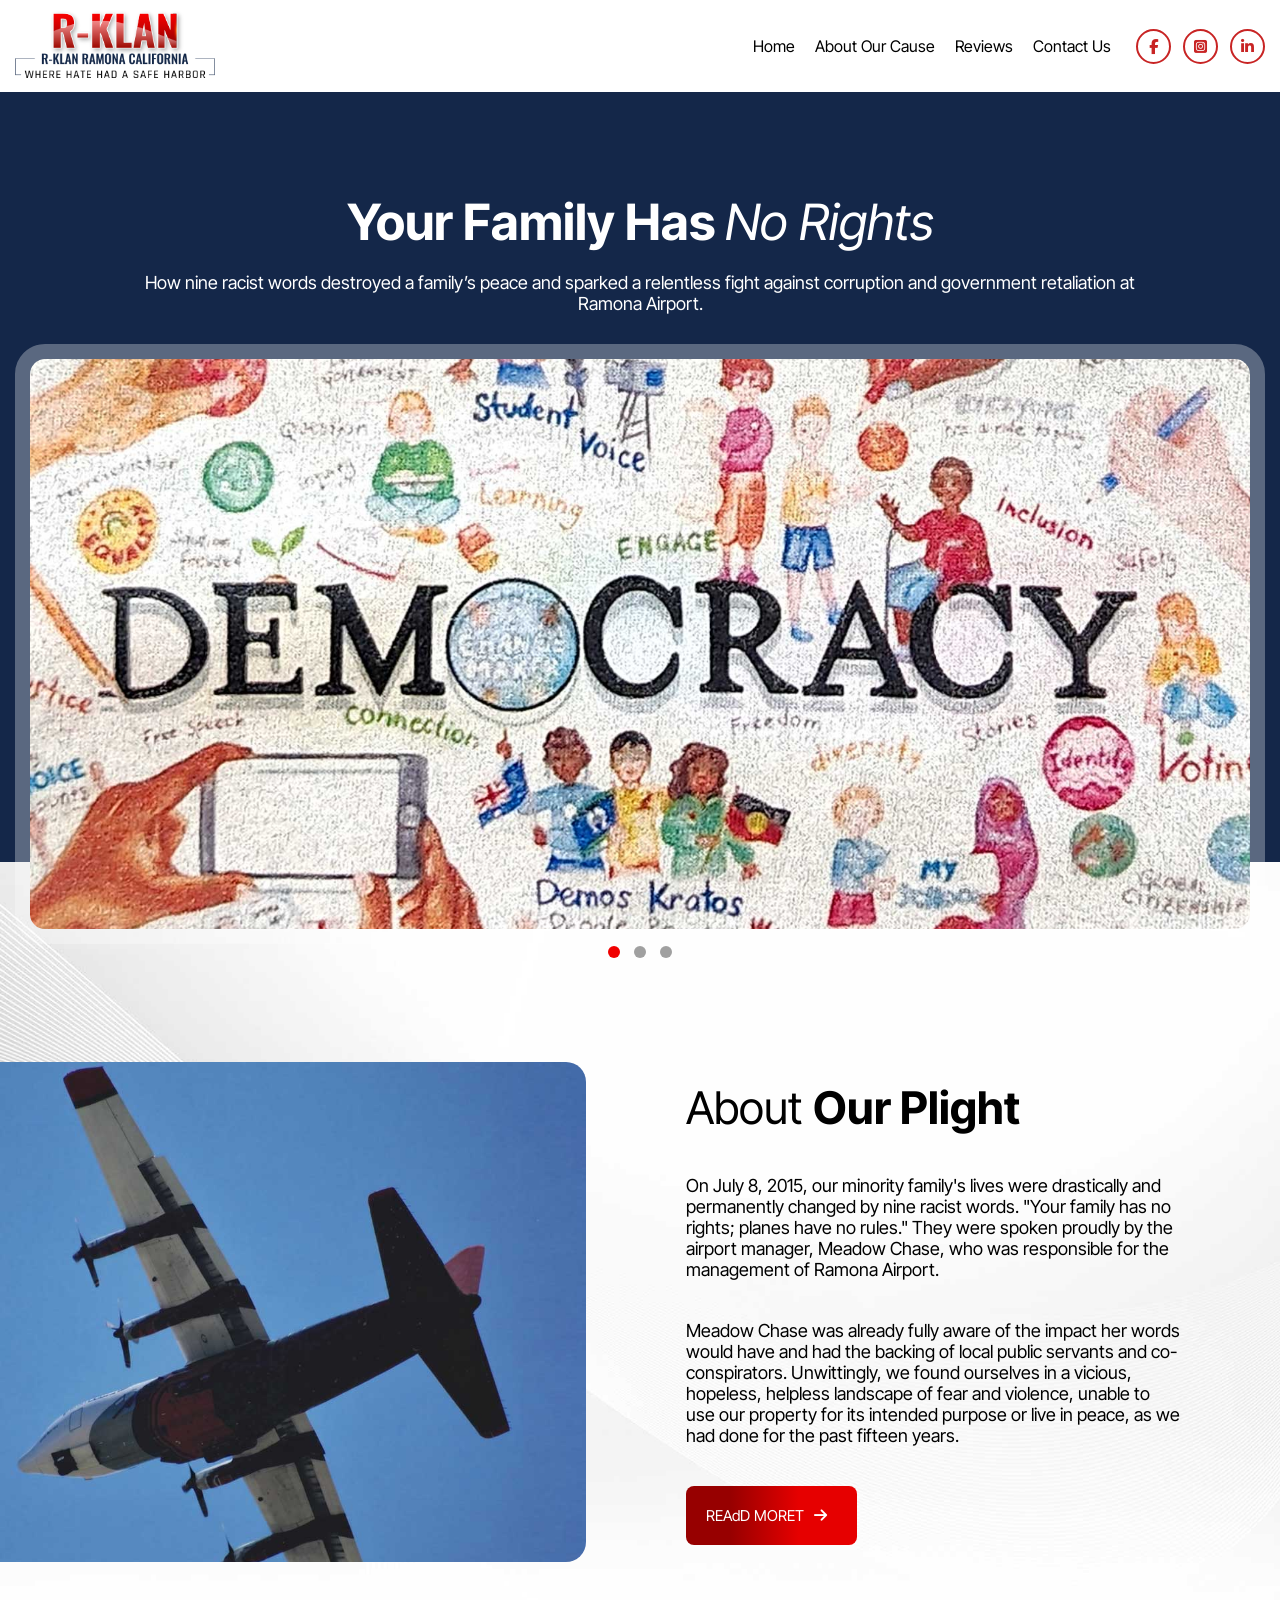
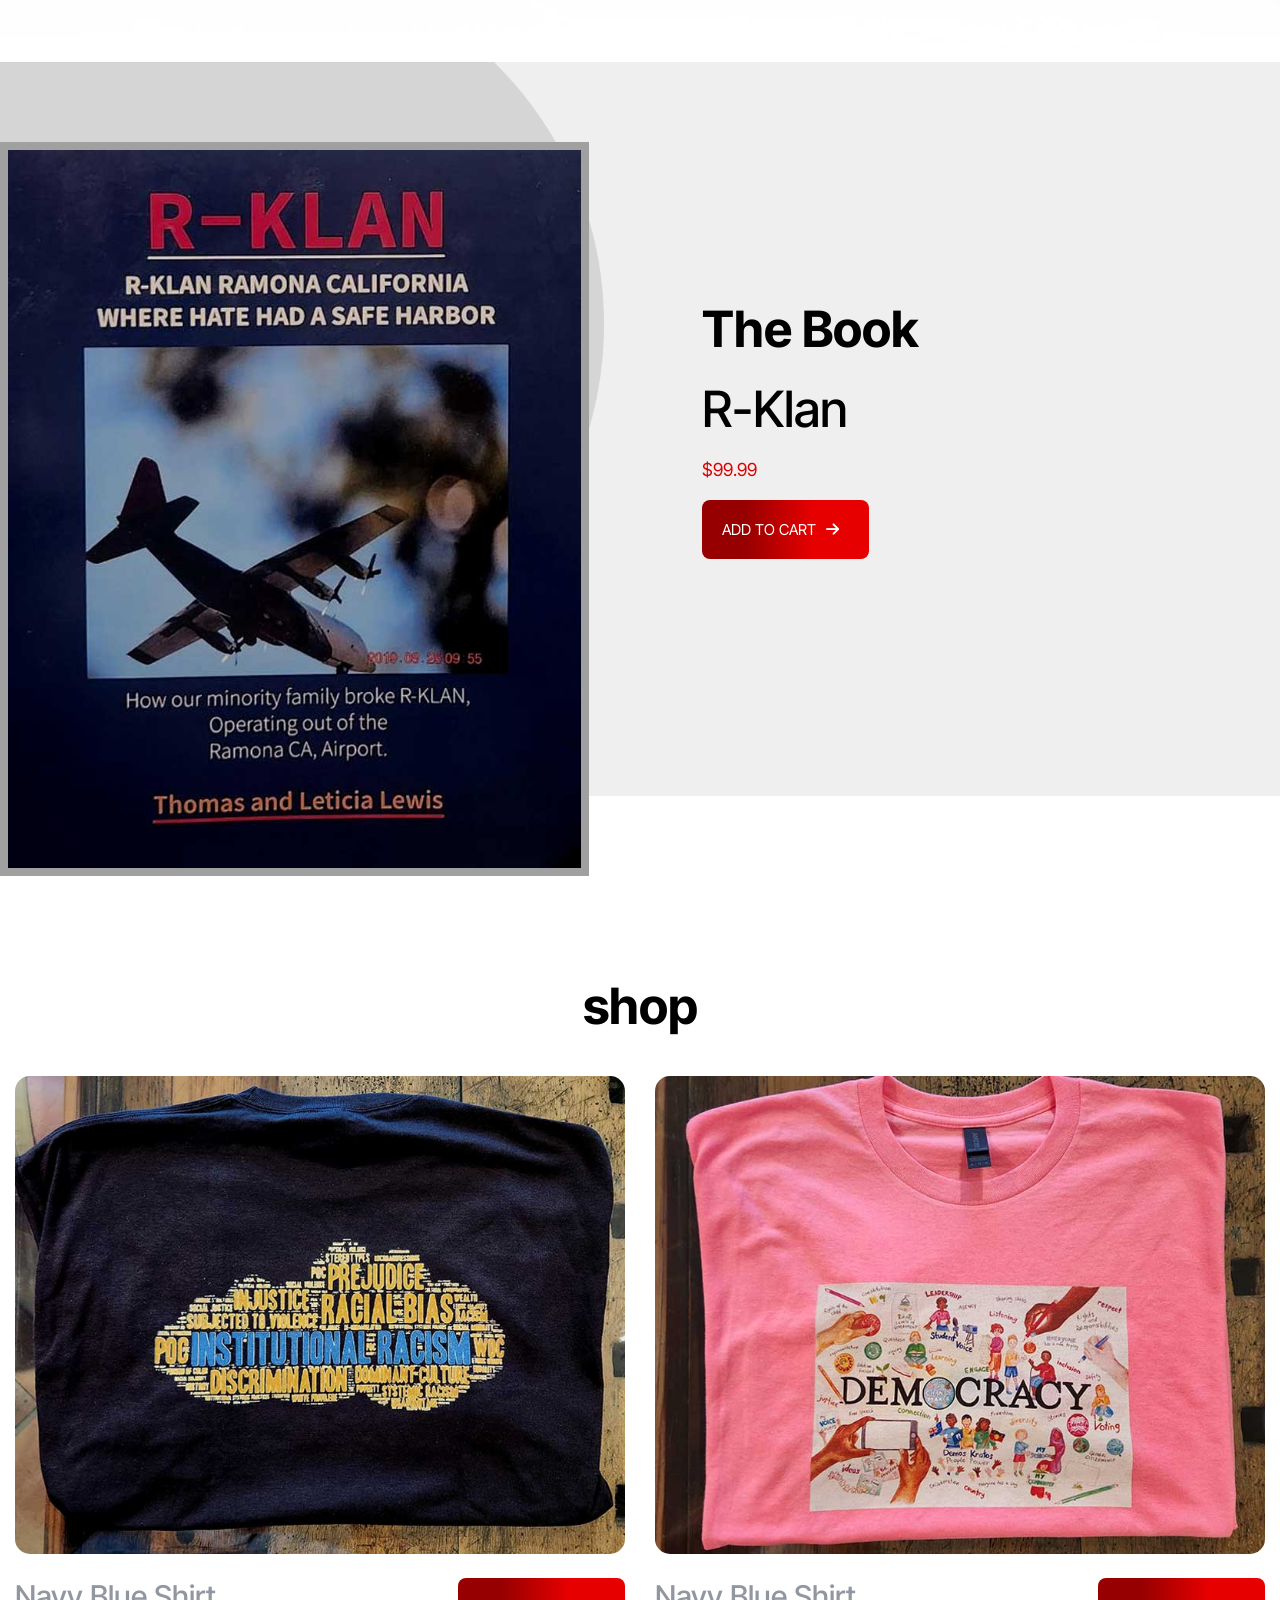
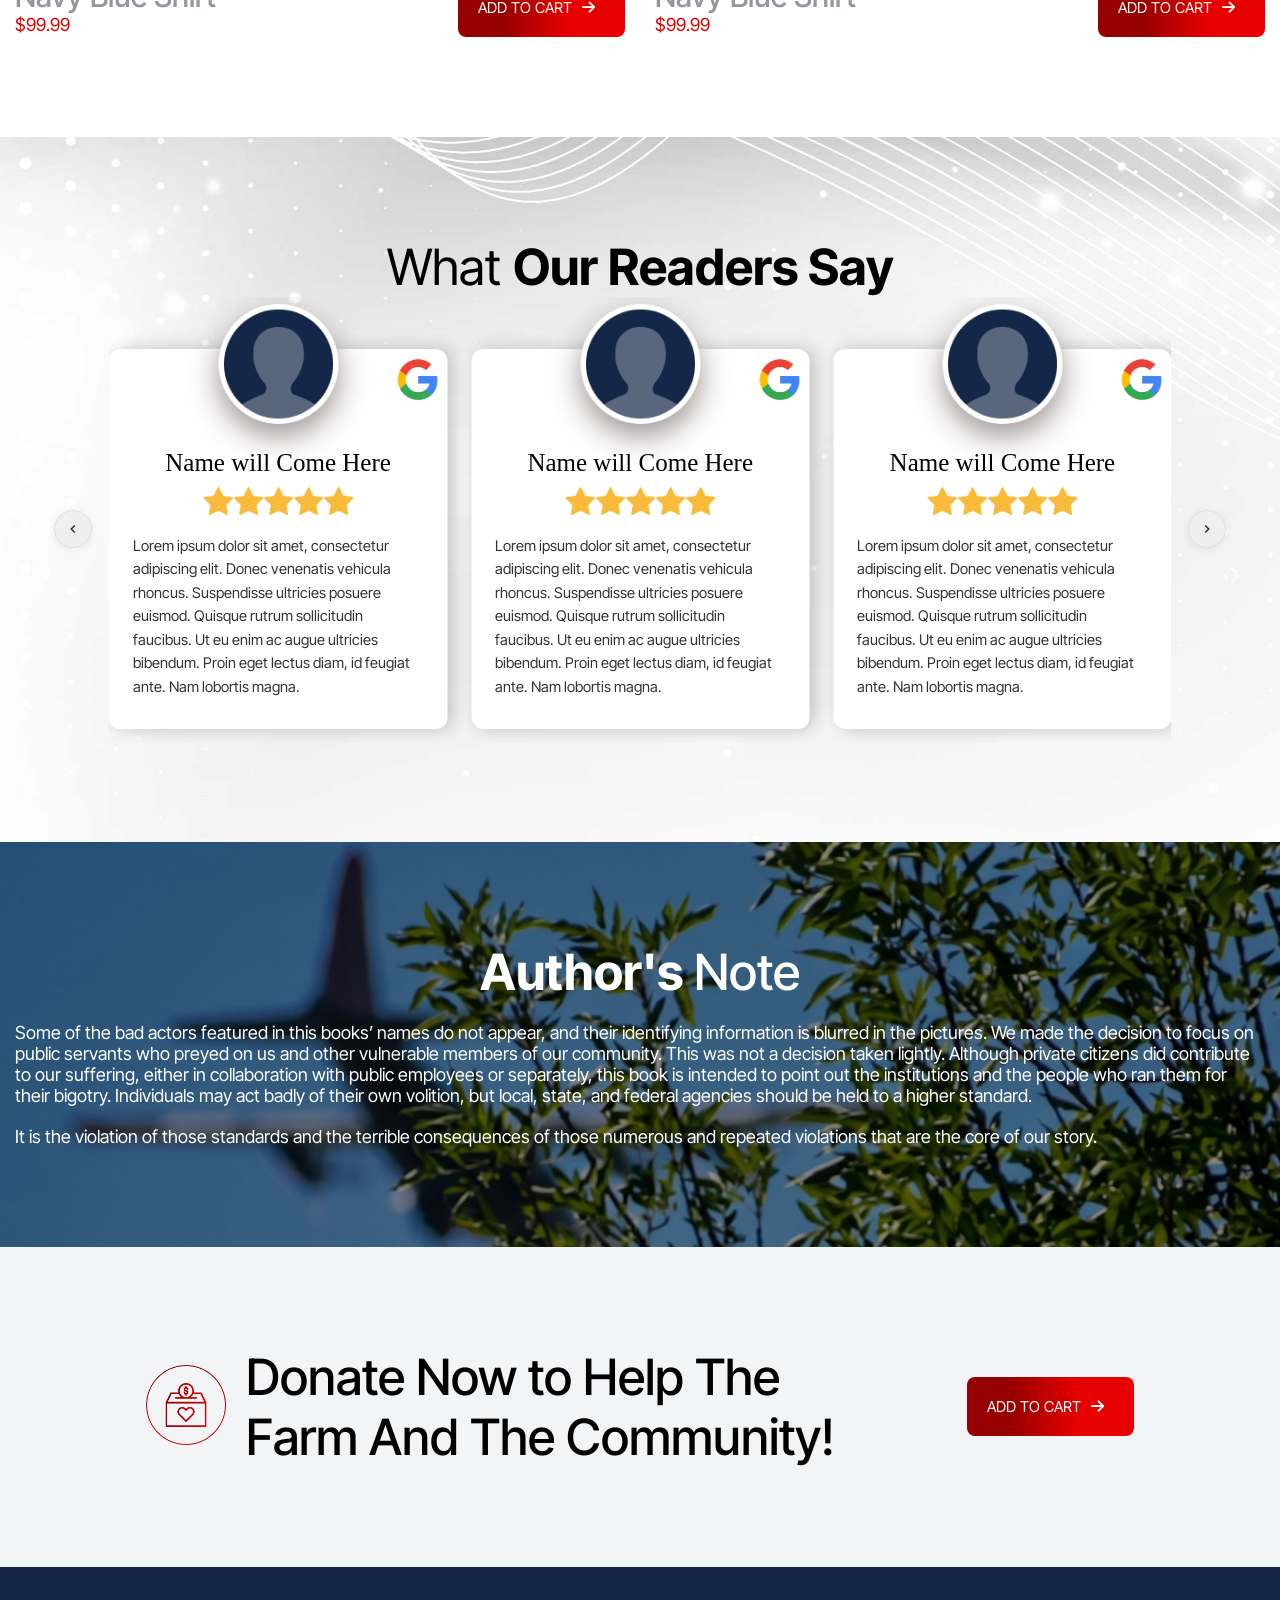
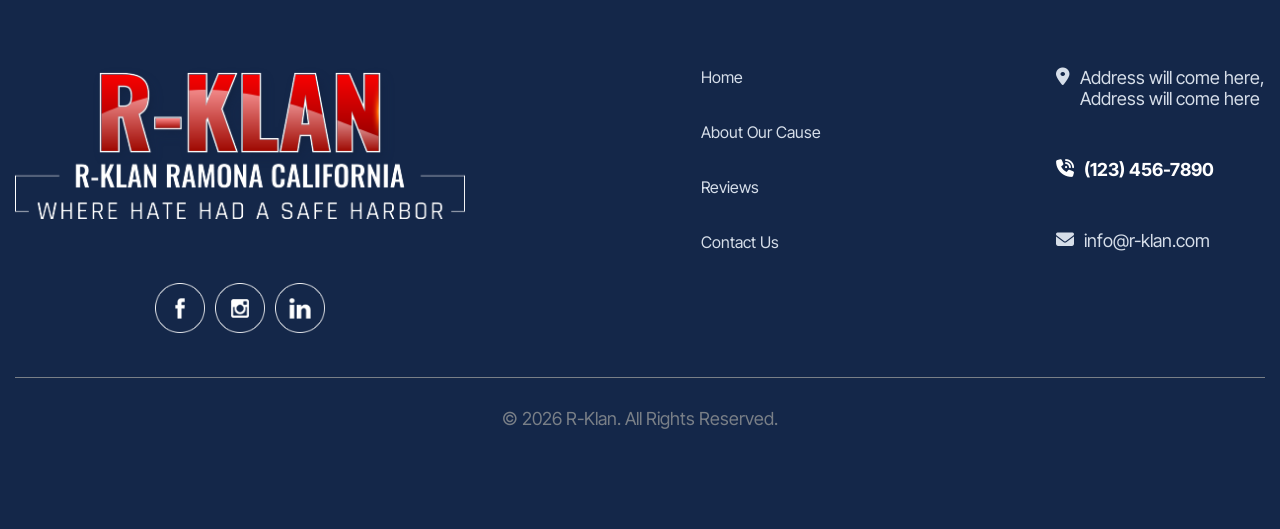
==== commit 6e6abaee: "15 15" ====
--- a/index.html
+++ b/index.html
@@ -139,76 +139,95 @@
     <section id="readers">
         <div class="contener">
             <h2>What <b>Our Readers Say</b></h2>
-            <div class="content">
-
-                <div class="content">
-                    <div class="common">
-                        <div>
-                            <figure>
-                                <img src="Image/home/icon.png" alt="icon" class="image-1">
-                                <img src="Image/home/IMG-icon.png" alt="goole" class="img">
-                            </figure>
-                        </div>
-                        <div class="text">
-                            <h4>Name Will Come Here</h4>
-                            <div>
-                                <figure>
-                                    <img src="Image/home/star.png" alt="rating">
-                                </figure>
-                            </div>
-                            <p>Lorem ipsum dolor sit amet, consectetur adipiscing elit. Donec venenatis vehicula
-                                rhoncus.
-                                Suspendisse ultricies posuere euismod. Quisque rutrum sollicitudin faucibus. Ut eu enim
-                                ac
-                                augue ultricies bibendum. Proin eget lectus diam, id feugiat ante. Nam lobortis magna.
-                            </p>
-                        </div>
-                    </div>
-                    <div class="common diffrent">
-                        <div>
-                            <figure>
-                                <img src="Image/home/icon.png" alt="icon" class="image-1">
-                                <img src="Image/home/IMG-icon.png" alt="goole" class="img">
-                            </figure>
-                        </div>
-                        <div class="text">
-                            <h4>Name Will Come Here</h4>
-                            <div>
-                                <figure>
-                                    <img src="Image/home/star.png" alt="rating">
-                                </figure>
-                            </div>
-                            <p>Lorem ipsum dolor sit amet, consectetur adipiscing elit. Donec venenatis vehicula
-                                rhoncus.
-                                Suspendisse ultricies posuere euismod. Quisque rutrum sollicitudin faucibus. Ut eu enim
-                                ac
-                                augue ultricies bibendum. Proin eget lectus diam, id feugiat ante. Nam lobortis magna.
-                            </p>
-                        </div>
-                    </div>
-                    <div class="common" id="diffrent">
-                        <div>
-                            <figure>
-                                <img src="Image/home/icon.png" alt="icon" class="image-1">
-                                <img src="Image/home/IMG-icon.png" alt="goole" class="img">
-                            </figure>
-                        </div>
-                        <div class="text">
-                            <h4>Name Will Come Here</h4>
-                            <div>
-                                <figure>
-                                    <img src="Image/home/star.png" alt="rating">
-                                </figure>
-                            </div>
-                            <p>Lorem ipsum dolor sit amet, consectetur adipiscing elit. Donec venenatis vehicula
-                                rhoncus.
-                                Suspendisse ultricies posuere euismod. Quisque rutrum sollicitudin faucibus. Ut eu enim
-                                ac
-                                augue ultricies bibendum. Proin eget lectus diam, id feugiat ante. Nam lobortis magna.
-                            </p>
-                        </div>
-                    </div>
-                </div>
+
+                <div class="rev-slider-box">
+  <!-- Left Navigation Arrow -->
+  <button class="rev-arrow rev-prev" aria-label="Previous slide" id="revPrevBtn">
+    <svg viewBox="0 0 24 24"><path d="M15.41 7.41L14 6l-6 6 6 6 1.41-1.41L10.83 12z"/></svg>
+  </button>
+
+  <!-- Masking Wrapper Layer -->
+  <div class="rev-viewport">
+    <div class="rev-track" id="revTrack">
+      
+      <!-- Card 1 -->
+      <div class="rev-item">
+        <div class="rev-top-group">
+          <div>
+            <figure>
+              <img src="Image/home/icon.png" alt="icon" class="rev-user-svg" >
+              <img src="Image/home/IMG-icon.png" alt="google" class="rev-brand-logo">
+            </figure>
+          </div>
+        </div>
+        <div class="rev-author">Name will Come Here</div>
+        <div>
+          <figure>
+            <img src="Image/home/star.png" alt="rating" class="rev-rating-stars">
+          </figure>
+        </div>
+        <p class="rev-content">Lorem ipsum dolor sit amet, consectetur adipiscing elit. Donec venenatis vehicula rhoncus. Suspendisse ultricies posuere euismod. Quisque rutrum sollicitudin faucibus. Ut eu enim ac augue ultricies bibendum. Proin eget lectus diam, id feugiat ante. Nam lobortis magna.</p>
+      </div>
+                    <!-- Card 2 -->
+      <div class="rev-item">
+        <div class="rev-top-group">
+          <div>
+            <figure>
+              <img src="Image/home/icon.png" alt="icon" class="rev-user-svg" >
+              <img src="Image/home/IMG-icon.png" alt="google" class="rev-brand-logo">
+            </figure>
+          </div>
+        </div>
+        <div class="rev-author">Name will Come Here</div>
+        <div>
+          <figure>
+            <img src="Image/home/star.png" alt="rating" class="rev-rating-stars">
+          </figure>
+        </div>
+        <p class="rev-content">Lorem ipsum dolor sit amet, consectetur adipiscing elit. Donec venenatis vehicula rhoncus. Suspendisse ultricies posuere euismod. Quisque rutrum sollicitudin faucibus. Ut eu enim ac augue ultricies bibendum. Proin eget lectus diam, id feugiat ante. Nam lobortis magna.</p>
+      </div>
+                   <!-- Card 3 -->
+      <div class="rev-item">
+        <div class="rev-top-group">
+          <div>
+            <figure>
+              <img src="Image/home/icon.png" alt="icon" class="rev-user-svg" >
+              <img src="Image/home/IMG-icon.png" alt="google" class="rev-brand-logo">
+            </figure>
+          </div>
+        </div>
+        <div class="rev-author">Name will Come Here</div>
+        <div>
+          <figure>
+            <img src="Image/home/star.png" alt="rating" class="rev-rating-stars">
+          </figure>
+        </div>
+        <p class="rev-content">Lorem ipsum dolor sit amet, consectetur adipiscing elit. Donec venenatis vehicula rhoncus. Suspendisse ultricies posuere euismod. Quisque rutrum sollicitudin faucibus. Ut eu enim ac augue ultricies bibendum. Proin eget lectus diam, id feugiat ante. Nam lobortis magna.</p>
+      </div>
+      <!-- Card 4 -->
+      <div class="rev-item">
+        <div class="rev-top-group">
+          <div>
+            <figure>
+              <img src="Image/home/icon.png" alt="icon" class="rev-user-svg" >
+              <img src="Image/home/IMG-icon.png" alt="google" class="rev-brand-logo">
+            </figure>
+          </div>
+        </div>
+        <div class="rev-author">Name will Come Here</div>
+        <div>
+          <figure>
+            <img src="Image/home/star.png" alt="rating" class="rev-rating-stars">
+          </figure>
+        </div>
+        <p class="rev-content">Lorem ipsum dolor sit amet, consectetur adipiscing elit. Donec venenatis vehicula rhoncus. Suspendisse ultricies posuere euismod. Quisque rutrum sollicitudin faucibus. Ut eu enim ac augue ultricies bibendum. Proin eget lectus diam, id feugiat ante. Nam lobortis magna.</p>
+      </div>
+                    </div>
+                </div>
+                <!-- Right Navigation Arrow -->
+  <button class="rev-arrow rev-next" aria-label="Next slide" id="revNextBtn">
+    <svg viewBox="0 0 24 24"><path d="M10 6L8.59 7.41 13.17 12l-4.58 4.59L10 18l6-6z"/></svg>
+  </button>
             </div>
         </div>
     </section>
--- a/css/style.css
+++ b/css/style.css
@@ -7,9 +7,12 @@
 
 
 }
-html, body{
+
+html,
+body {
     overflow-x: clip;
 }
+
 .contener {
     width: 100%;
     max-width: 1280px;
@@ -69,9 +72,10 @@
 img {
     width: 100%;
 }
+
 /* Nav-Bar */
-#nav-bar{
-     display: flex;
+#nav-bar {
+    display: flex;
     justify-content: center;
     width: 100%;
     padding: 10px 15px;
@@ -80,72 +84,86 @@
     /* position: fixed;
     z-index: 15; */
 }
-#nav-bar .content{
+
+#nav-bar .content {
     display: flex;
     justify-content: space-between;
     align-items: center;
 }
-#nav-bar .said{
+
+#nav-bar .said {
     display: flex;
     justify-content: space-between;
     align-items: center;
     column-gap: 25px;
 }
-#nav-bar .icon{
+
+#nav-bar .icon {
     display: flex;
     font-size: 25px;
     column-gap: 12px;
 }
-#nav-bar .img{
+
+#nav-bar .img {
     max-width: 200px;
 }
+
 #nav-bar .desktop-nav ul {
     display: flex;
     column-gap: 35px;
 }
-#nav-bar .text ul{
+
+#nav-bar .text ul {
     display: flex;
     flex-direction: row;
     column-gap: 20px;
 }
-#nav-bar .text li{
+
+#nav-bar .text li {
     list-style: none;
-    
-}
-
-#nav-bar text li a{
+
+}
+
+#nav-bar text li a {
     color: #000;
     font-weight: 500;
     text-decoration: none;
 }
-#nav-bar .icon-1{
+
+#nav-bar .icon-1 {
     max-width: 60px;
     color: #db0101;
     display: flex;
 }
-#nav-bar .mobile-nav{
+
+#nav-bar .mobile-nav {
     background-color: #000;
     color: white;
 }
-#nav-bar .texts li{
+
+#nav-bar .texts li {
     list-style: none;
     padding: 15px;
     font-size: 18px;
     border-bottom: 2px solid;
 }
-#nav-bar .texts li a{
+
+#nav-bar .texts li a {
     color: white;
 }
+
 #nav-bar .icons {
     padding: 15px;
     display: flex;
-    column-gap: 10px; 
-}
+    column-gap: 10px;
+}
+
 .mobile-nav,
-.nav-toggle{
+.nav-toggle {
     display: none;
 }
-.fa-brands{
+
+.fa-brands {
     color: #c82424;
     border-radius: 50%;
     font-size: 15px;
@@ -157,13 +175,16 @@
     border: 2px solid;
     aspect-ratio: 1/1;
 }
-#nav-bar li a:hover{
+
+#nav-bar li a:hover {
     color: #f00000;
 }
+
 .fa-brands:hover {
     color: white;
-    background-color:  #f00000;
-}
+    background-color: #f00000;
+}
+
 /* Nav-Bar */
 /* Family */
 #family {
@@ -190,6 +211,7 @@
     width: 100%;
     max-width: 990px;
 }
+
 #family .image {
     border: 10px solid rgba(255, 255, 235, 0.3);
     border-radius: 30px;
@@ -197,11 +219,13 @@
     position: relative;
     z-index: 3;
 }
-#family .image img{
+
+#family .image img {
     border-radius: 15px;
 }
+
 .slider-container {
-  position: relative;
+    position: relative;
     margin-bottom: -200px;
     overflow: hidden;
     cursor: grab;
@@ -209,55 +233,60 @@
 }
 
 .slider-container:active {
-  cursor: grabbing;
+    cursor: grabbing;
 }
 
 .slider-wrapper {
-  display: flex; /* Aligns slides horizontally side-by-side */
-  width: 100%;
-  height: 600px;
-  transition: transform 0.5s ease-in-out; /* Changed to ease-in-out for seamless looping loops */
-  will-change: transform;
+    display: flex;
+    /* Aligns slides horizontally side-by-side */
+    width: 100%;
+    height: 600px;
+    transition: transform 0.5s ease-in-out;
+    /* Changed to ease-in-out for seamless looping loops */
+    will-change: transform;
 }
 
 .slide {
-  min-width: 100%; /* Ensures each slide matches container width exactly */
-  height: 100%;
-  user-select: none; /* Prevents text/image selection highlight while dragging */
-  border: 15px solid;
-  border-color: rgba(255, 255, 255, 0.3);
-  border-radius: 30px;
+    min-width: 100%;
+    /* Ensures each slide matches container width exactly */
+    height: 100%;
+    user-select: none;
+    /* Prevents text/image selection highlight while dragging */
+    border: 15px solid;
+    border-color: rgba(255, 255, 255, 0.3);
+    border-radius: 30px;
 }
 
 .slide img {
-  width: 100%;
-  height: 100%;
-  object-fit: cover;
-  pointer-events: none; /* Disables default browser image-dragging behavior */
-  border-radius: 15px;
+    width: 100%;
+    height: 100%;
+    object-fit: cover;
+    pointer-events: none;
+    /* Disables default browser image-dragging behavior */
+    border-radius: 15px;
 }
 
 /* Navigation Dots */
 .dots-container {
-  bottom: 15px;
-  width: 100%;
-  text-align: center;
-  z-index: 10;
+    bottom: 15px;
+    width: 100%;
+    text-align: center;
+    z-index: 10;
 }
 
 .dot {
-  display: inline-block;
-  width: 12px;
-  height: 12px;
-  margin: 0 5px;
-  background-color: rgba(150, 150, 150, 0.9);
-  border-radius: 50%;
-  cursor: pointer;
-  transition: background-color 0.3s;
+    display: inline-block;
+    width: 12px;
+    height: 12px;
+    margin: 0 5px;
+    background-color: rgba(150, 150, 150, 0.9);
+    border-radius: 50%;
+    cursor: pointer;
+    transition: background-color 0.3s;
 }
 
 .dot.active {
-  background-color: #f00000;
+    background-color: #f00000;
 }
 
 /* Family */
@@ -402,6 +431,13 @@
 
 /* Shop */
 /* Readers */
+:root {
+    --rev-bg-theme: #f4f6f9;
+    --rev-box-bg: #ffffff;
+    --rev-font-color: #333333;
+    --rev-star-tone: #ffb703;
+}
+
 #readers {
     display: flex;
     justify-content: center;
@@ -409,65 +445,171 @@
     background-size: cover;
     padding: 100px 15px;
 }
-#readers .contener{
-    display: flex;
-    flex-direction: column;
-}
-#readers h2 {
+
+#readers .contener {
+    display: flex;
+    flex-direction: column;
+}
+
+
+
+/* Slider Container Component */
+.rev-slider-box {
+    position: relative;
+    display: flex;
+    align-items: center;
+    cursor: grab;
+    user-select: none;
+    width: 85%;
+        max-width: 1200px;
+}
+
+.rev-slider-box.rev-is-grabbing {
+    cursor: grabbing;
+}
+
+/* Masking Wrapper Viewport */
+.rev-viewport {
+    width: 100%;
+    overflow: hidden;
+    padding: 12px 0;
+}
+
+/* Track holding the cards */
+.rev-track {
+    display: flex;
+    gap: 24px;
+    width: 100%;
+    will-change: transform;
+    transition: none;
+}
+
+/* Individual Review Card */
+.rev-item {
+    background-color: var(--rev-box-bg);
+    border-radius: 12px;
+    box-shadow: 0 8px 24px rgba(0, 0, 0, 0.06);
+    padding: 30px 24px;
+    position: relative;
     text-align: center;
-    margin: 20px 0px 100px;
-
-}
-
-#readers h4 {
-    font-weight: 500;
+    margin-top: 40px;
+    flex: 0 0 calc(33.333% - 16px);
+    box-sizing: border-box;
+    box-shadow: 5px 0px 17px 0px rgba(0, 0, 0, 0.2);
+}
+
+.rev-item * {
+    pointer-events: none;
+}
+
+/* Card Header Area */
+.rev-top-group {
+    position: absolute;
+    top: -45px;
+    left: 0;
+    right: 0;
+    display: flex;
+    justify-content: center;
+}
+
+/* Avatar circle wrapper */
+.rev-badge-wrap {
+    width: 80px;
+    height: 80px;
+    background-color: #1a2e4c;
+    border-radius: 50%;
+    border: 4px solid var(--rev-box-bg);
+    box-shadow: 0 4px 12px rgba(0, 0, 0, 0.1);
+    display: flex;
+    justify-content: center;
+    align-items: center;
+    position: relative;
+}
+
+.rev-user-svg {
+    width: 120px;
+    fill: #ffffff;
+    filter: drop-shadow(0px 12px 15px #9e9393);
+}
+
+/* Floating Google Logo */
+.rev-brand-logo {
+    position: absolute;
+    top: 55px;
+    right: 10px;
+    width: 40px;
+}
+
+/* Typography Elements */
+.rev-author {
     font-size: 25px;
-}
-
-#readers .content {
-    display: flex;
-    column-gap: 30px;
-    width: 100%;
-
-}
-
-#readers .common {
-    background-color: white;
-    display: flex;
-    position: relative;
-    flex-direction: column;
-    align-items: center;
-    flex-wrap: wrap;
-    width: 100%;
-    box-shadow: 0px 0px 8px 0px rgba(0, 0, 0, 0.2);
-}
-
-#readers .image-1 {
-    margin-top: -60px;
-    width: 120px;
-    border-radius: 60px;
-    filter: drop-shadow(0px 7px 12px #857a7a);
-
-}
-
-#readers .img {
+    font-weight: 400;
+    color: #000000;
+    margin-top: 70px;
+    margin-bottom: 10px;
+}
+
+.rev-rating-stars {
+    font-size: 1.4rem;
+    margin-bottom: 16px;
+    letter-spacing: 2px;
+    width: 150px;
+}
+
+.rev-content {
+    font-size: 0.92rem;
+    line-height: 1.6;
+    color: var(--rev-font-color);
+    margin: 0;
+    text-align: left;
+}
+
+/* Navigation Arrow Controls */
+.rev-arrow {
     position: absolute;
-    right: 5px;
-    top: 5px;
-    max-width: 40px;
-}
-
-#readers .image-2 {
-    margin-bottom: 5px;
-}
-
-#readers .text {
-    align-items: center;
-    padding: 20px;
-}
-
-#readers p {
-    color: #585858;
+    top: 52%;
+    transform: translateY(-50%);
+    width: 38px;
+    height: 38px;
+    border: 1px solid #e0e0e0;
+    border-radius: 50%;
+    cursor: pointer;
+    display: flex;
+    justify-content: center;
+    align-items: center;
+    box-shadow: 0 2px 8px rgba(0, 0, 0, 0.08);
+    z-index: 10;
+    transition: background-color 0.2s cubic-bezier(0.4, 0, 0.2, 1),
+        border-color 0.2s cubic-bezier(0.4, 0, 0.2, 1);
+}
+
+.rev-arrow:hover {
+    background-color: #a70000;
+    border-color: #a70000;
+}
+
+.rev-arrow svg {
+    width: 16px;
+    height: 16px;
+    fill: #222222;
+    transition: fill 0.2s cubic-bezier(0.4, 0, 0.2, 1);
+}
+
+.rev-arrow:hover svg {
+    fill: #ffffff;
+}
+
+.rev-arrow.rev-prev {
+    left: -55px;
+}
+
+.rev-arrow.rev-next {
+    right: -55px;
+}
+
+.rev-arrow:disabled {
+    opacity: 1;
+    cursor: pointer;
 }
 
 /* Readers */
@@ -588,14 +730,17 @@
     flex-direction: column;
     row-gap: 35px;
 }
-#r-klan .text li{
+
+#r-klan .text li {
     list-style: none;
-    
-}
-#r-klan .text a{
+
+}
+
+#r-klan .text a {
     color: #d6dee9;
     text-decoration: none;
 }
+
 #r-klan .cell {
     row-gap: 50px;
 }
@@ -632,6 +777,7 @@
     font-weight: 900;
     font-family: "Font Awesome 6 Free";
 }
+
 /* R-Klan */
 /* About-Us */
 /* Plight */
@@ -640,24 +786,28 @@
     justify-content: center;
     margin: 0px 15px;
 }
-#plight .image-1{
+
+#plight .image-1 {
     border-radius: 20px 20px 20px 20px;
 }
-#plight .text-1{    
-    padding: 0% 2% ;
-}
+
+#plight .text-1 {
+    padding: 0% 2%;
+}
+
 /* Plight */
 /* Choose */
-#choose{
+#choose {
     display: flex;
     justify-content: center;
     align-items: center;
     padding: 100px 15px;
     background-color: #efefef;
     position: relative;
-    
-}
-#choose::before{
+
+}
+
+#choose::before {
     content: "";
     background-image: url('../Image/home/circal.png');
     background-size: contain;
@@ -670,14 +820,17 @@
     height: 100%;
     z-index: 1;
 }
-#choose .contener{
+
+#choose .contener {
     display: flex;
     justify-content: space-between;
 }
-#choose .right{
+
+#choose .right {
     width: 50%;
 }
-#choose .image{
+
+#choose .image {
     object-fit: cover;
     object-position: center;
     height: auto;
@@ -688,78 +841,89 @@
     position: relative;
     z-index: 3;
 }
-#choose .text{
+
+#choose .text {
     width: 50%;
     margin-right: 20px;
     row-gap: 52px;
     position: relative;
     z-index: 2;
 }
-#choose .para{
+
+#choose .para {
     display: flex;
     flex-direction: column;
     row-gap: 30px;
 }
-#choose .para p{
-    display: flex;
-}
-#choose .para p::before{
+
+#choose .para p {
+    display: flex;
+}
+
+#choose .para p::before {
     content: "\f058";
     font-weight: 400;
     font-family: "Font Awesome 6 Free";
     padding-right: 15px;
     color: #c20101;
 }
+
 /* Choose */
 /* About-Us */
 /* Contect */
 /* Form */
-#changed{
+#changed {
     display: flex;
     justify-content: center;
     background-color: white;
     width: 100%;
-    padding: 200px 15px 100px ;
-}
-#changed .plight{
-   background-image: url('../Image/home/our-phlight.jpg');
+    padding: 200px 15px 100px;
+}
+
+#changed .plight {
+    background-image: url('../Image/home/our-phlight.jpg');
     background-size: cover;
     background-position: center left;
     height: auto;
     min-height: 560px;
     width: 100%;
-    border-radius: 20px 20px 20px 20px; 
-}
-#changed .contener{
+    border-radius: 20px 20px 20px 20px;
+}
+
+#changed .contener {
     display: flex;
     justify-content: center;
     column-gap: 30px;
 }
 
-.for{
-    width: 100%;
-}
-form .f-text{
-    display: flex;
-    flex-direction: column;
-    justify-content: center;
-}
-form .f-text{
+.for {
+    width: 100%;
+}
+
+form .f-text {
+    display: flex;
+    flex-direction: column;
+    justify-content: center;
+}
+
+form .f-text {
     display: flex;
     flex-direction: column;
     row-gap: 15px;
     margin-top: 10px;
 }
-.cell-0{
+
+.cell-0 {
     width: 100%;
     padding: 20px;
     border-radius: 5px;
     border: 1px solid #e3e3e3;
-    box-shadow: 0px 17px 38px -11px rgba(0,0,0,0.1);
+    box-shadow: 0px 17px 38px -11px rgba(0, 0, 0, 0.1);
     font-size: 18px;
 
 }
-.cell-1{
+
+.cell-1 {
     width: 100%;
     font-size: 25px;
     padding: 18px;
@@ -768,6 +932,7 @@
     background: linear-gradient(90deg, rgba(151, 0, 0, 1) 26%, rgba(230, 0, 0, 1) 66%);
     color: white;
 }
+
 /* .sum::after{
     content: "\f061";
     font-family: "Font Awesome 6 Free";
@@ -777,44 +942,51 @@
 /* Contect */
 /* Review */
 /* coments */
-#reviews{
+#reviews {
     width: 100%;
     display: flex;
     justify-content: center;
     padding: 130px 15px;
 }
-#reviews .contener{
+
+#reviews .contener {
     justify-content: center;
     display: flex;
     flex-direction: column;
     row-gap: 35px;
 }
-#reviews .common{
+
+#reviews .common {
     display: flex;
     flex-direction: column;
     row-gap: 18px;
     position: relative;
-    padding: 30px 355px  30px 50px;
+    padding: 30px 355px 30px 50px;
     border: 2px solid #e3e3e3;
-    box-shadow: 0px 9px 40px 0px rgba(0,0,0,0.1);
+    box-shadow: 0px 9px 40px 0px rgba(0, 0, 0, 0.1);
     border-radius: 8px;
 
 }
-#reviews .image{
+
+#reviews .image {
     max-width: 100px;
     filter: drop-shadow(0px 29px 14px #d7cbcb);
 }
-#reviews .logo{
+
+#reviews .logo {
     position: absolute;
     right: 20px;
     top: 50px;
     max-width: 40px;
 }
-#reviews .star{
+
+#reviews .star {
     max-width: 160px;
 }
-#reviews h4{
+
+#reviews h4 {
     font-size: 27px
 }
+
 /* Coments */
 /* Review */
--- a/css/responsive.css
+++ b/css/responsive.css
@@ -25,6 +25,12 @@
         left: -130px;
     }
     /* book */
+    /* Readers */
+    .rev-slider-box {
+        width: 85%;
+        max-width: 1200px;
+    }
+     /* Readers */
     /* about-us */
     /* plight */
     #plight .text-1{
@@ -49,6 +55,8 @@
 
         row-gap: 20px;
     }
+    /* Plight */
+     
     /* About-us */
     /* Choose */
     #choose .image{
@@ -179,19 +187,10 @@
     }
 
     /* Readers */
-    #readers .content {
-        flex-wrap: wrap;
-        column-gap: 15px;
-    }
-
-    #readers .common {
-        flex: 0 0 calc(50% - 7.5px);
-    }
-
-    #readers #diffrent {
-        margin-top: 100px;
-    }
-
+
+    .rev-item {
+    flex: 0 0 calc(50% - 12px);
+  }
     /* Readers */
 }
 
@@ -297,15 +296,14 @@
 
     /* shop */
     /* Readers */
-    #readers .common {
-        flex: 0 0 100%;
-
-    }
-
-    #readers .diffrent {
-        margin-top: 100px;
-    }
-
+    .rev-slider-box {
+    width: 86%;
+  }
+  .rev-item {
+    flex: 0 0 100%;
+  }
+  .rev-arrow.rev-prev { left: -20px; }
+  .rev-arrow.rev-next { right: -20px; }
     /* readers */
     /* /Donate */
     #donate {
@@ -524,6 +522,12 @@
     #note {
         padding: 80px 15px;
     }
+    /* Reader */
+    #readers h2{
+        font-size: 28px;
+    }
+    /* Reader */
+
     /* Choose */
     /* about-us */
     #choose .para p {
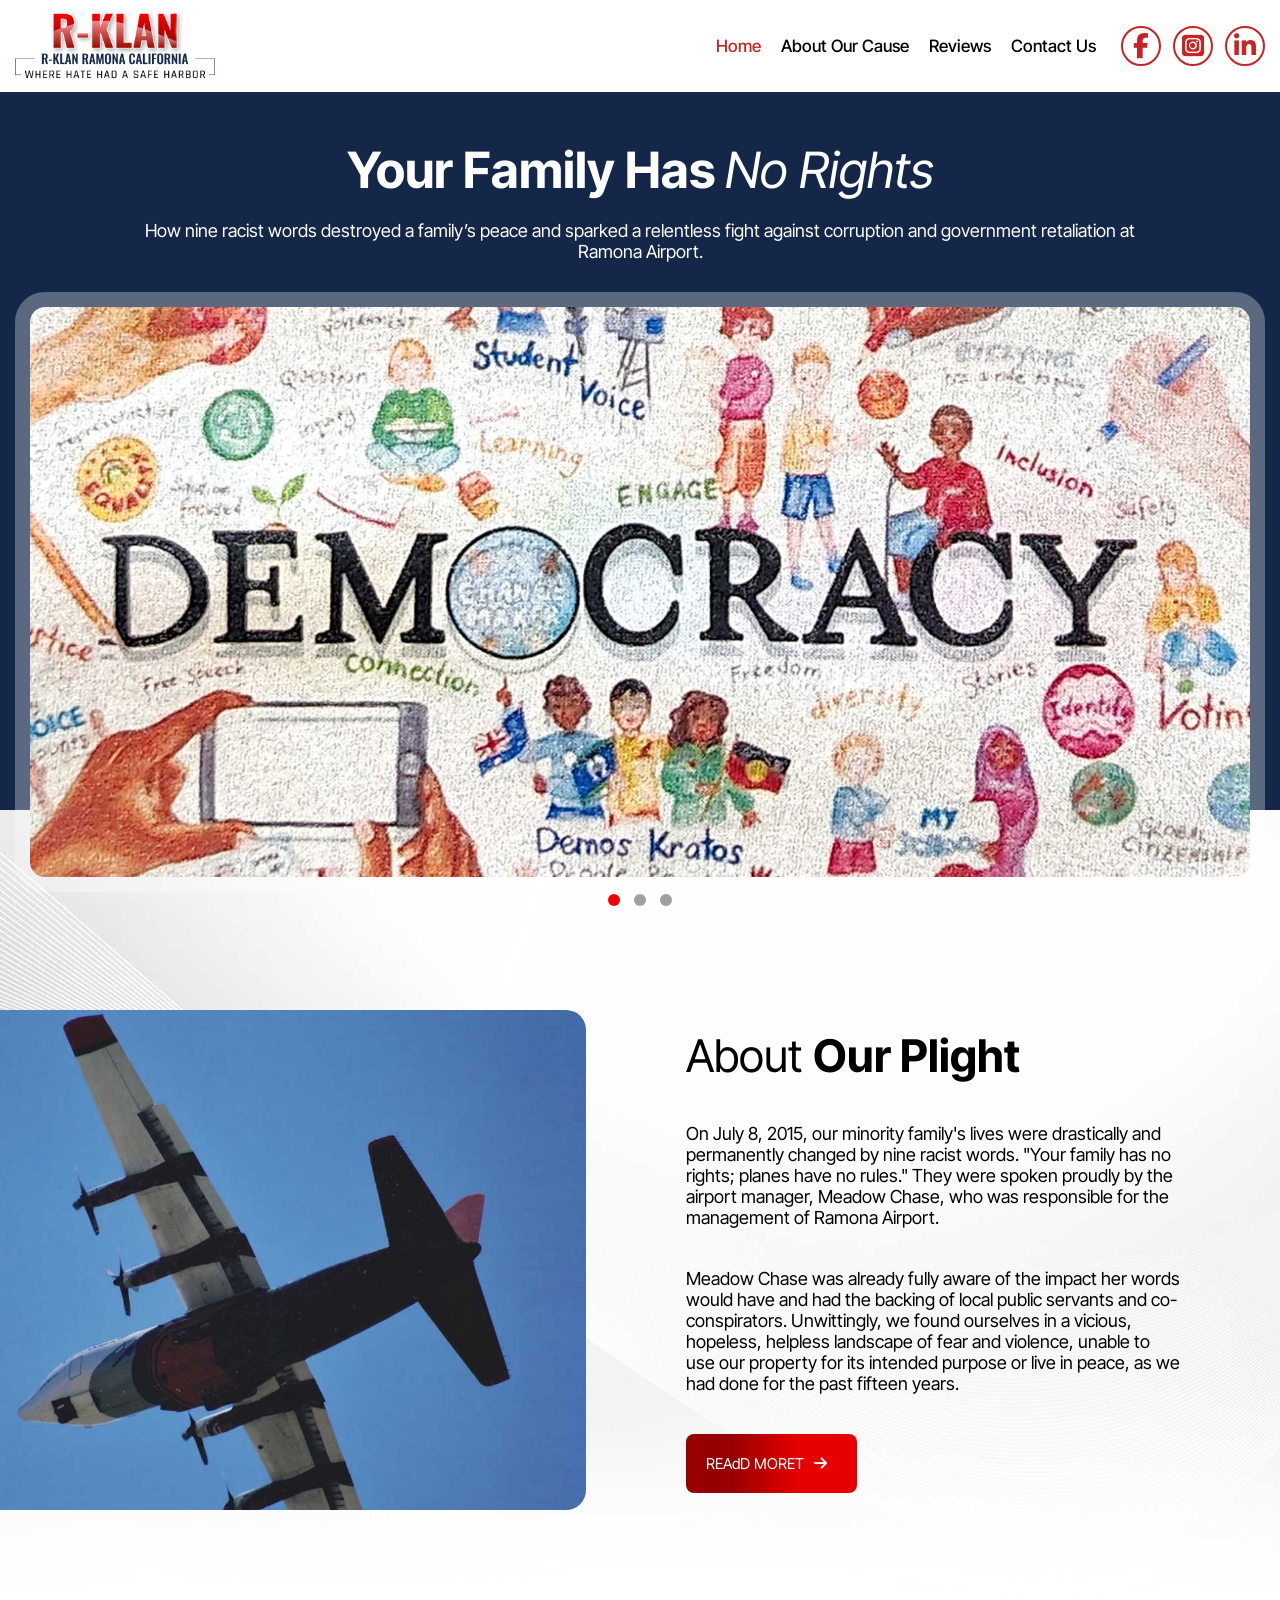
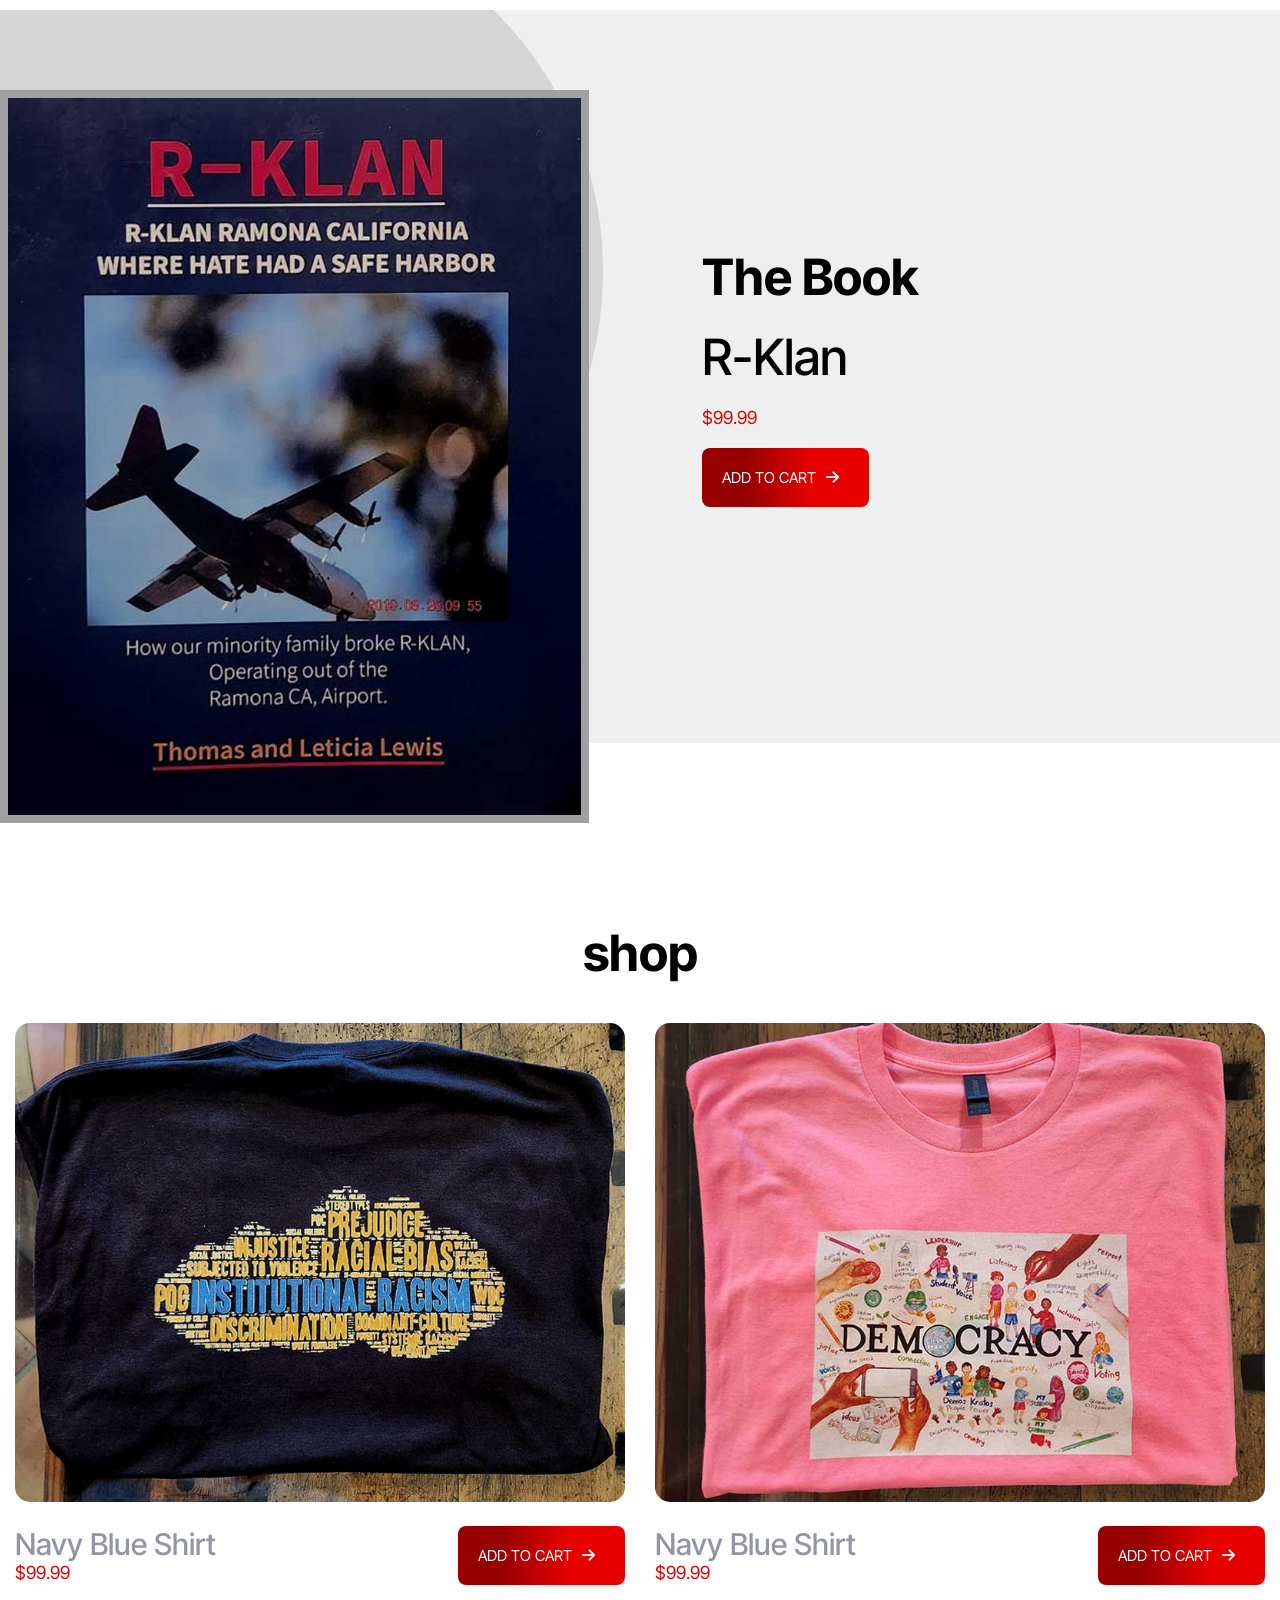
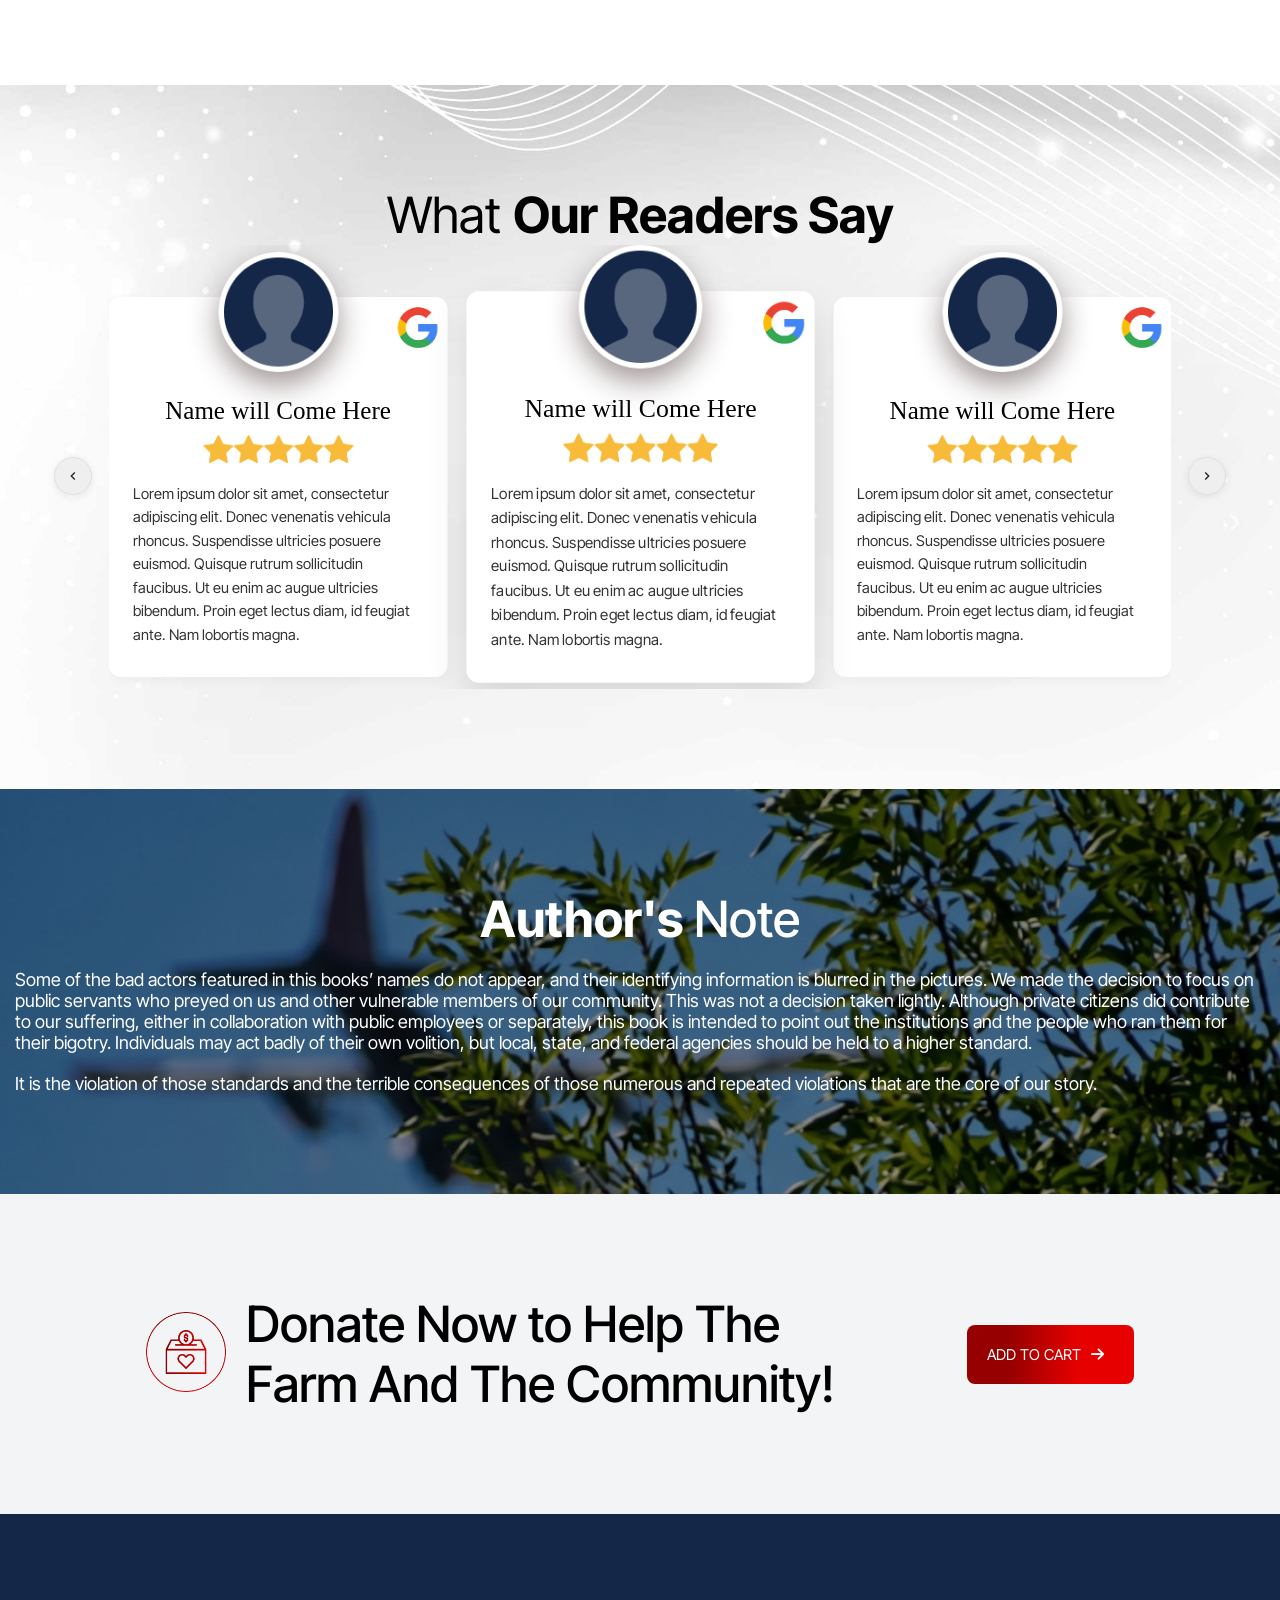
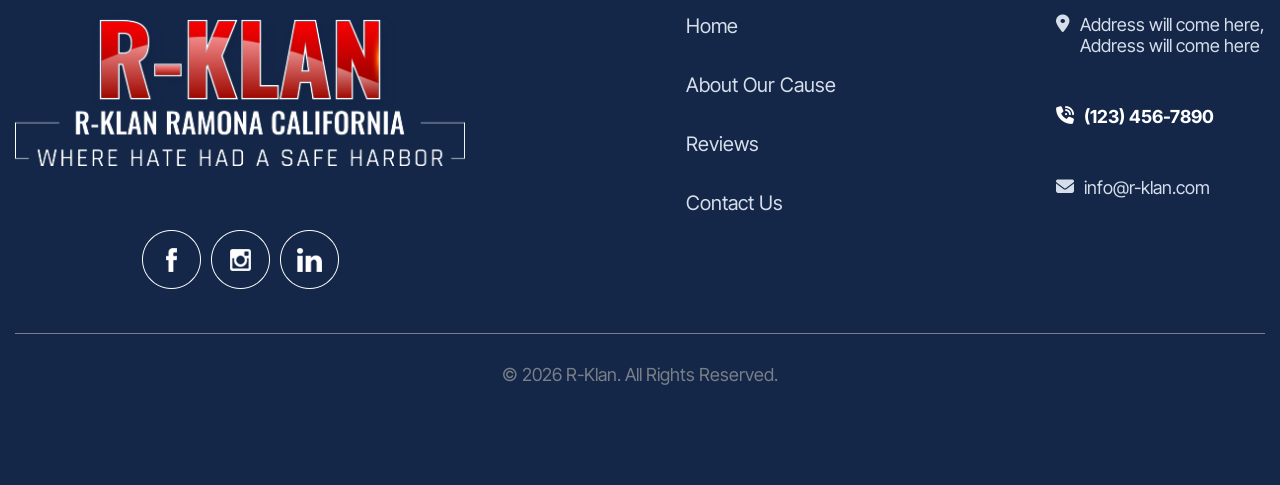
==== commit b60b2e82: "19 19" ====
--- a/index.html
+++ b/index.html
@@ -67,7 +67,7 @@
                     helpless landscape of fear and violence, unable to use our property for its intended purpose or live
                     in peace, as we had done for the past fifteen years.</p>
                 <div class="btn">
-                    <a href="#">REAdD MORET</a>
+                    <a href="about.html">REAdD MORET</a>
                 </div>
             </div>
         </div>
--- a/css/style.css
+++ b/css/style.css
@@ -63,7 +63,6 @@
 }
 
 a {
-    color: black;
     font-family: "Inter Tight", sans-serif;
     display: inline-block;
     text-decoration: none;
@@ -80,10 +79,30 @@
     width: 100%;
     padding: 10px 15px;
     background-color: #fff;
-    position: relative;
-    /* position: fixed;
-    z-index: 15; */
-}
+    position: fixed;
+    top: 0;
+    left: 0;
+    z-index: 15;
+    
+    /* Smooth transition for sliding and shadow changes */
+    transition: transform 0.4s cubic-bezier(0.25, 1, 0.5, 1), 
+                box-shadow 0.3s ease;
+    
+    /* Visible by default at the top */
+    transform: translateY(0);
+}
+
+/* Class used to slide the header completely out of view upwards */
+#nav-bar.nav-hidden {
+    transform: translateY(-100%);
+    box-shadow: none;
+}
+
+/* Class used to smoothly slide the header back down from top to bottom */
+#nav-bar.nav-visible {
+    transform: translateY(0);
+    box-shadow: 0 4px 20px rgba(0, 0, 0, 0.08);
+}   
 
 #nav-bar .content {
     display: flex;
@@ -97,7 +116,9 @@
     align-items: center;
     column-gap: 25px;
 }
-
+#nav-bar .text{
+    font-size: 17px;
+}
 #nav-bar .icon {
     display: flex;
     font-size: 25px;
@@ -124,7 +145,7 @@
 
 }
 
-#nav-bar text li a {
+.r-klan-header  .text li a {
     color: #000;
     font-weight: 500;
     text-decoration: none;
@@ -136,20 +157,22 @@
     display: flex;
 }
 
-#nav-bar .mobile-nav {
+.r-klan-header .mobile-nav {
     background-color: #000;
-    color: white;
-}
-
-#nav-bar .texts li {
-    list-style: none;
+}
+#nav-bar .mobile-nav .text ul {
+    display: block;
+}
+.r-klan-header .mobile-nav .text li {
     padding: 15px;
     font-size: 18px;
     border-bottom: 2px solid;
-}
-
-#nav-bar .texts li a {
+    border-color: white;
+}
+
+.r-klan-header .mobile-nav .text li a {
     color: white;
+    list-style: none;
 }
 
 #nav-bar .icons {
@@ -157,7 +180,9 @@
     display: flex;
     column-gap: 10px;
 }
-
+.r-klan-header .text ul li a.active{
+    color: #c82424;
+}
 .mobile-nav,
 .nav-toggle {
     display: none;
@@ -166,23 +191,25 @@
 .fa-brands {
     color: #c82424;
     border-radius: 50%;
-    font-size: 15px;
+    font-size: 25px;
     display: flex !important;
     justify-content: center;
     align-items: center;
-    width: 35px;
-    height: 35px;
+    width: 40px;
+    height: 40px;
     border: 2px solid;
     aspect-ratio: 1/1;
 }
 
 #nav-bar li a:hover {
     color: #f00000;
+    transition: 1s;
 }
 
 .fa-brands:hover {
     color: white;
     background-color: #f00000;
+    transition: 1s;
 }
 
 /* Nav-Bar */
@@ -191,7 +218,7 @@
     width: 100%;
     display: flex;
     justify-content: center;
-    padding: 100px 15px;
+    padding: 140px 15px 0px;
     background-color: #142749;
 }
 
@@ -213,20 +240,30 @@
 }
 
 #family .image {
-    border: 10px solid rgba(255, 255, 235, 0.3);
+    width: 100%;
+    max-width: 1300px;
+    border: 15px solid rgba(255, 255, 235, 0.3);
     border-radius: 30px;
-    margin-bottom: -140px;
+    margin-bottom: -100px;
     position: relative;
     z-index: 3;
 }
-
+.position-right{
+    object-position: center right;
+}
+.position-bottom{
+    object-position: center bottom;
+}
 #family .image img {
     border-radius: 15px;
+    object-fit: cover; 
+    height: 600px;
+    /* object-position: center right; */
 }
 
 .slider-container {
     position: relative;
-    margin-bottom: -200px;
+    margin-bottom: -100px;
     overflow: hidden;
     cursor: grab;
     z-index: 11;
@@ -295,7 +332,6 @@
     position: relative;
     z-index: 2;
     display: flex;
-    justify-content: center;
     align-items: center;
     background-image: url('../Image/home/BG-OP.jpg');
     background-size: cover;
@@ -307,6 +343,7 @@
     display: flex;
     justify-content: center;
     align-items: center;
+    width: 100%;
 }
 
 #plight .image {
@@ -484,18 +521,27 @@
     transition: none;
 }
 
-/* Individual Review Card */
+
+
+/* Update .rev-item base shadow to be subtle or remove heavy shadow */
 .rev-item {
-    background-color: var(--rev-box-bg);
-    border-radius: 12px;
-    box-shadow: 0 8px 24px rgba(0, 0, 0, 0.06);
-    padding: 30px 24px;
-    position: relative;
-    text-align: center;
-    margin-top: 40px;
-    flex: 0 0 calc(33.333% - 16px);
-    box-sizing: border-box;
-    box-shadow: 5px 0px 17px 0px rgba(0, 0, 0, 0.2);
+  background-color: var(--rev-box-bg);
+  border-radius: 12px;
+  padding: 30px 24px;
+  position: relative;
+  text-align: center;
+  margin-top: 40px;
+  flex: 0 0 calc(33.333% - 16px);
+  box-sizing: border-box;
+  box-shadow: 0 4px 12px rgba(0, 0, 0, 0.04); /* lighter default shadow */
+  transition: box-shadow 0.4s ease, transform 0.4s ease;
+}
+
+/* Enhanced shadow and scaling applied strictly to the active center card */
+.rev-item.rev-center-active {
+  box-shadow: 0 20px 40px rgba(0, 0, 0, 0.12);
+  transform: scale(1.03); /* Slightly lifts and enlarges the center card */
+  z-index: 2;
 }
 
 .rev-item * {
@@ -740,7 +786,10 @@
     color: #d6dee9;
     text-decoration: none;
 }
-
+#r-klan .text a:hover, #r-klan .cell p:hover, #r-klan .cell p:nth-child(2):hover{
+    color: #db0101;
+    transition: 1s;
+}
 #r-klan .cell {
     row-gap: 50px;
 }
@@ -748,9 +797,11 @@
 #r-klan .cell p:nth-child(2) {
     color: white;
 }
-
+#r-klan .text{
+    font-size: 20px;
+}
 #r-klan .you {
-    max-width: 50px;
+    max-width: 60px;
 }
 
 #r-klan .cell p:first-child,
@@ -913,13 +964,14 @@
     margin-top: 10px;
 }
 
-.cell-0 {
+input, textarea {
     width: 100%;
     padding: 20px;
     border-radius: 5px;
     border: 1px solid #e3e3e3;
     box-shadow: 0px 17px 38px -11px rgba(0, 0, 0, 0.1);
     font-size: 18px;
+    outline: none;
 
 }
 
@@ -932,7 +984,13 @@
     background: linear-gradient(90deg, rgba(151, 0, 0, 1) 26%, rgba(230, 0, 0, 1) 66%);
     color: white;
 }
-
+#changed input::placeholder, textarea::placeholder{
+    color: black;
+    font-size: 16px;
+}
+#changed input:focus, #changed textarea:focus{
+    border: 1px solid rgb(255, 52, 52);
+}
 /* .sum::after{
     content: "\f061";
     font-family: "Font Awesome 6 Free";
--- a/css/responsive.css
+++ b/css/responsive.css
@@ -43,9 +43,6 @@
 @media (max-width:1200px) {
 
     /* Family */
-    #family {
-        padding: 60px 15px;
-    }
     .slider-wrapper{
         height: 400px;
     }
@@ -135,13 +132,17 @@
     width: 100%;
     left: 0px;
     top: 90px;
-    padding-bottom: 20px;
     z-index: 99; 
     }
     .mobile-nav.active{
         display: block;
     }
     /* nav-bar */
+    /* family */
+    #family .image img {
+        height: 400px;
+    }
+    /* family */
     /* plight */
     #plight {
         padding-bottom: 70px;
@@ -239,6 +240,9 @@
     #family .image {
         border: 10px solid rgb(255, 255, 235, 0.3);
         /* margin-bottom: -140px; */
+    }
+    #family .image img {
+        height: 300px;
     }
     .slider-wrapper{
         height: 340px;
@@ -388,9 +392,6 @@
     .slider-wrapper{
         height: 260px;
     }
-    .slider-container{
-        margin-bottom: -120px;
-    }
     /* family */
     /* plight */
     #plight .image {
@@ -487,6 +488,9 @@
 
 @media(max-width:480px) {
     /* family */
+    #family .image img {
+        height: 250px;
+    }
     .slide{
         border: 10px solid;
         border-color: rgba(255, 255, 255, 0.3);
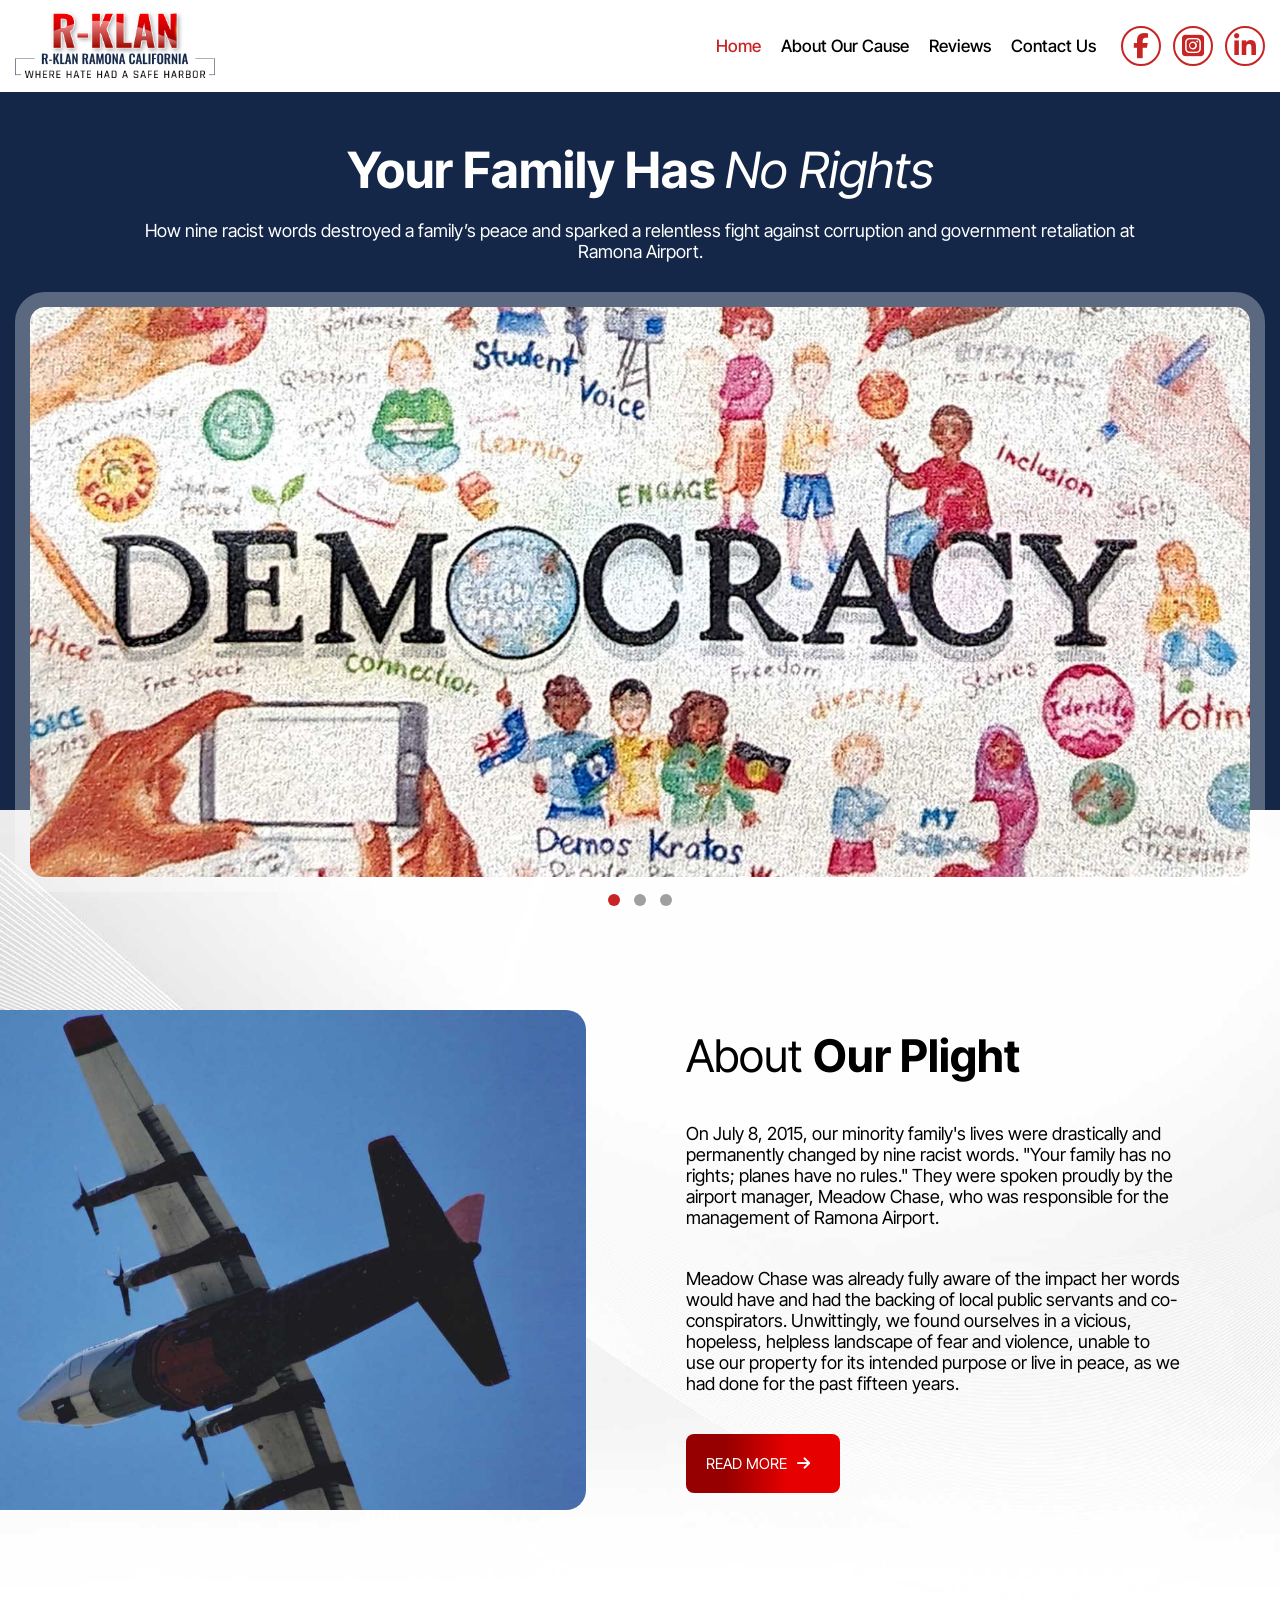
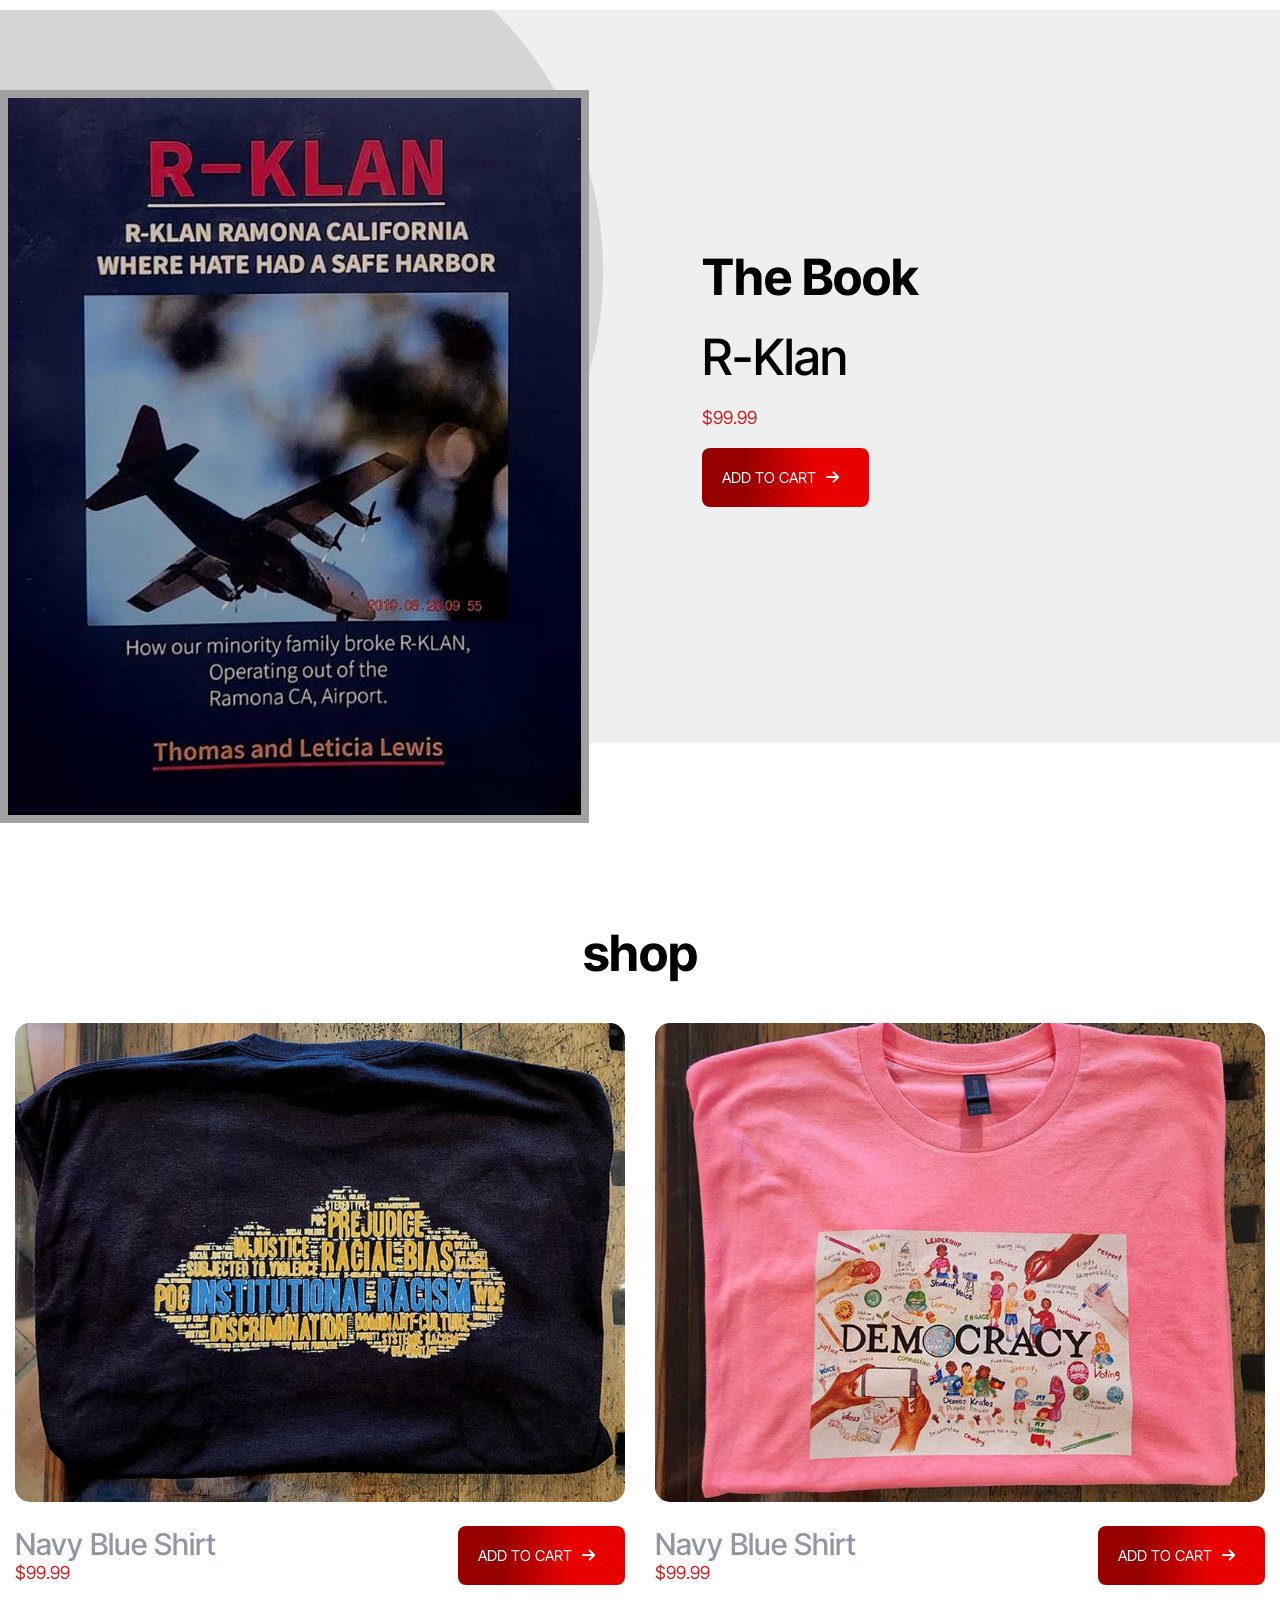
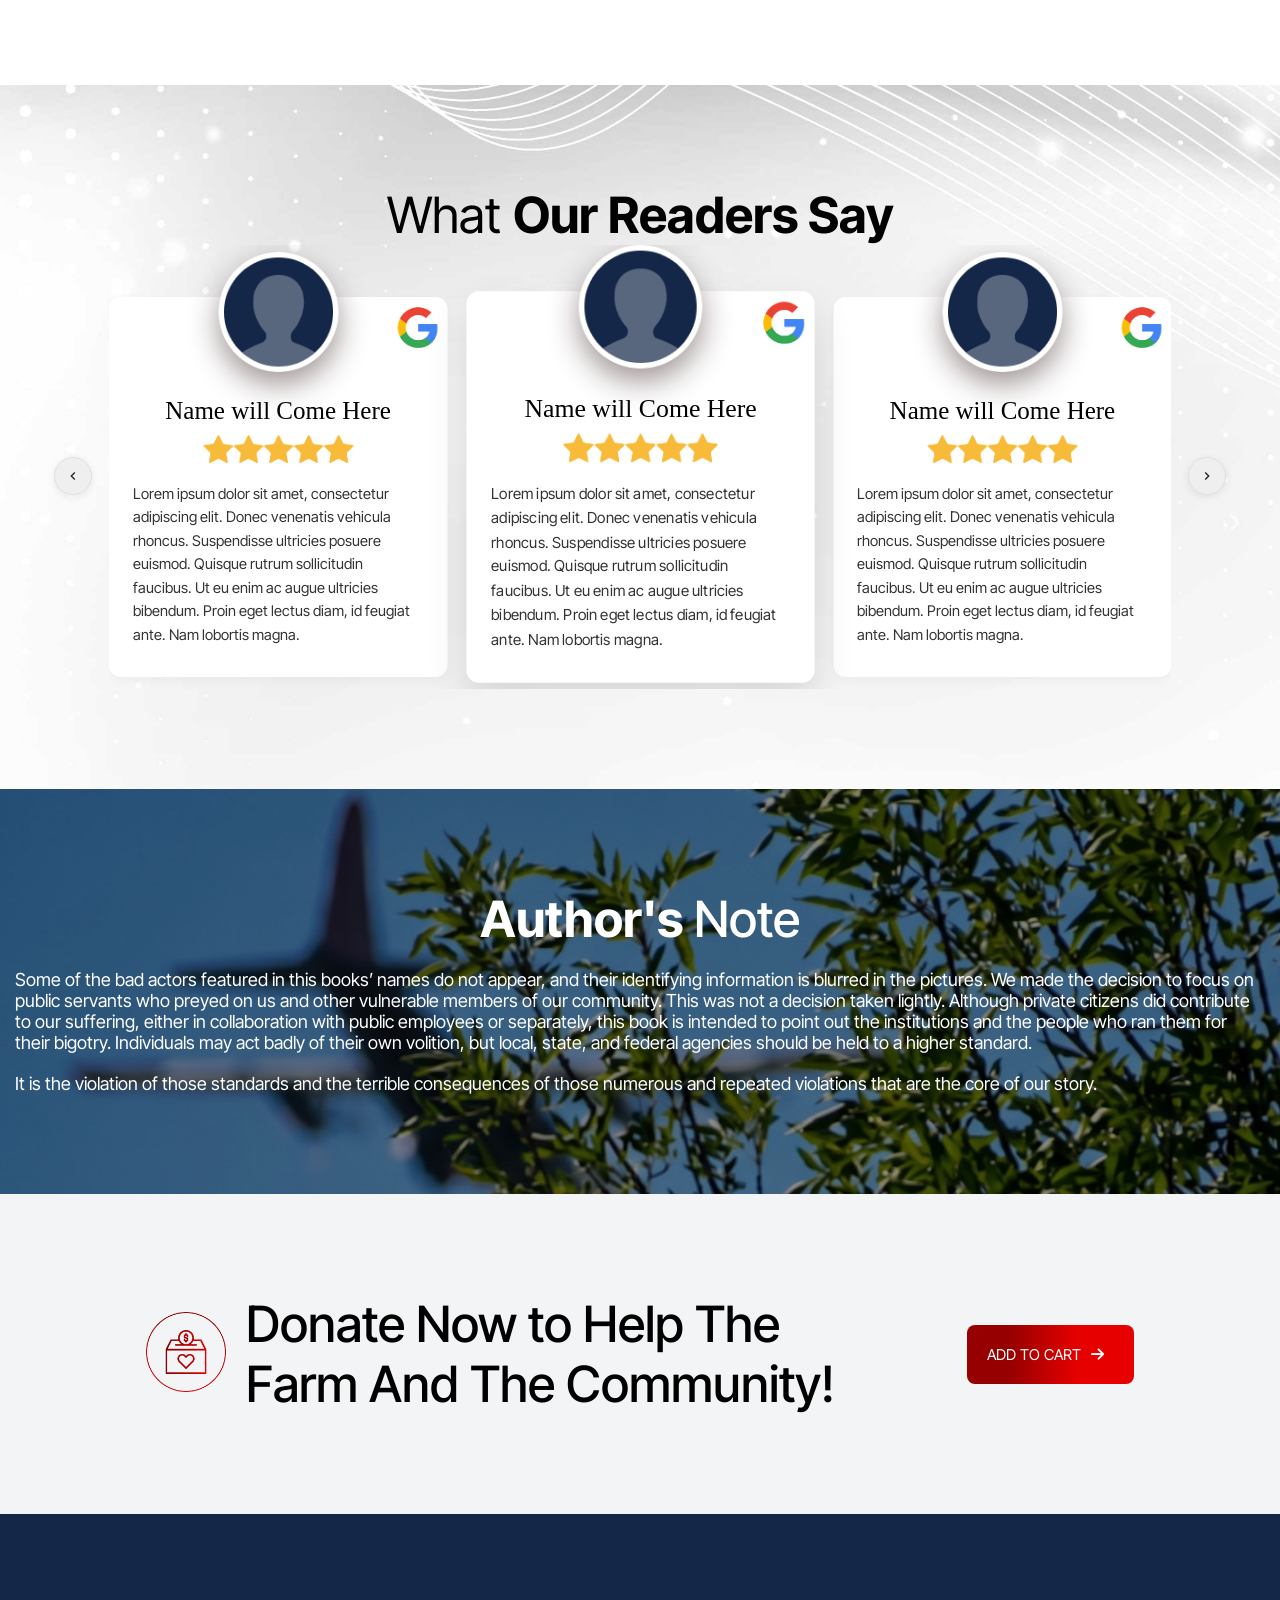
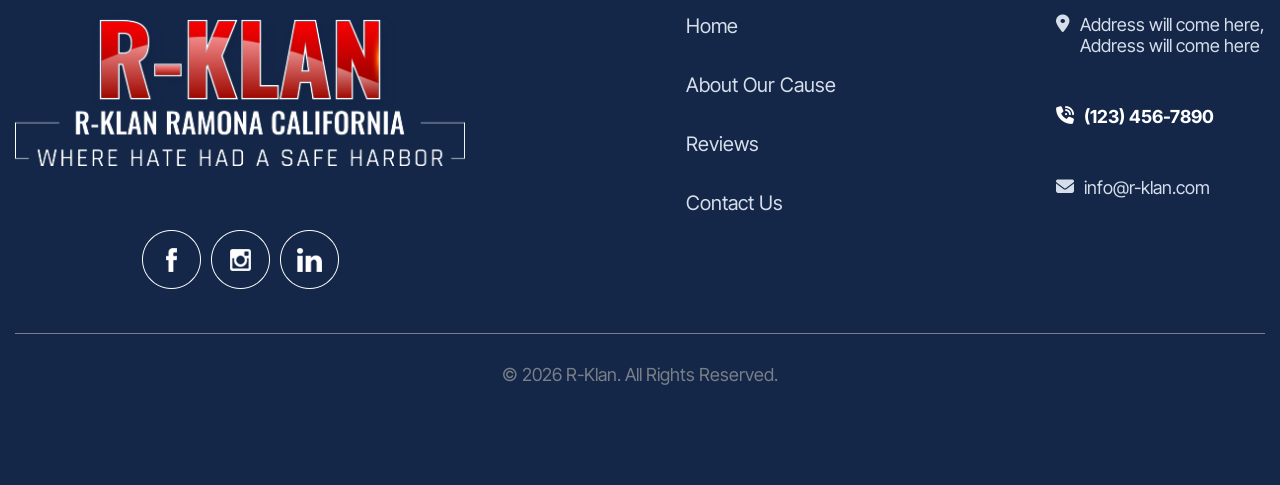
==== commit e4c549db: "20 20" ====
--- a/index.html
+++ b/index.html
@@ -67,7 +67,7 @@
                     helpless landscape of fear and violence, unable to use our property for its intended purpose or live
                     in peace, as we had done for the past fifteen years.</p>
                 <div class="btn">
-                    <a href="about.html">REAdD MORET</a>
+                    <a href="about.html">READ MORE</a>
                 </div>
             </div>
         </div>
--- a/css/style.css
+++ b/css/style.css
@@ -12,7 +12,14 @@
 body {
     overflow-x: clip;
 }
-
+:root {
+    --rev-bg-theme: #f4f6f9;
+    --rev-box-bg: #ffffff;
+    --rev-font-color: #333333;
+    --rev-star-tone: #ffb703;
+    --rev-icon-color: #c82424;
+    --rev-bg-mobile: #000;
+}
 .contener {
     width: 100%;
     max-width: 1280px;
@@ -51,7 +58,7 @@
     background: linear-gradient(90deg, rgba(151, 0, 0, 1) 26%, rgba(230, 0, 0, 1) 66%);
     padding: 20px 20px;
     border-radius: 8px;
-    color: #fff;
+    color: var(--rev-box-bg);
     text-decoration: none;
 }
 
@@ -78,7 +85,7 @@
     justify-content: center;
     width: 100%;
     padding: 10px 15px;
-    background-color: #fff;
+    background-color: var(--rev-box-bg);
     position: fixed;
     top: 0;
     left: 0;
@@ -151,14 +158,14 @@
     text-decoration: none;
 }
 
-#nav-bar .icon-1 {
+/* #nav-bar .icon-1 {
     max-width: 60px;
     color: #db0101;
     display: flex;
-}
+} */
 
 .r-klan-header .mobile-nav {
-    background-color: #000;
+    background-color: var(--rev-bg-mobile);
 }
 #nav-bar .mobile-nav .text ul {
     display: block;
@@ -167,11 +174,13 @@
     padding: 15px;
     font-size: 18px;
     border-bottom: 2px solid;
-    border-color: white;
-}
-
+    border-color: var(--rev-box-bg);
+}
+.r-klan-header .mobile-nav .text li:hover{
+    background-color: var(--rev-icon-color);
+}
 .r-klan-header .mobile-nav .text li a {
-    color: white;
+    color: var(--rev-box-bg);
     list-style: none;
 }
 
@@ -181,7 +190,7 @@
     column-gap: 10px;
 }
 .r-klan-header .text ul li a.active{
-    color: #c82424;
+    color: var(--rev-icon-color);
 }
 .mobile-nav,
 .nav-toggle {
@@ -189,7 +198,7 @@
 }
 
 .fa-brands {
-    color: #c82424;
+    color: var(--rev-icon-color);
     border-radius: 50%;
     font-size: 25px;
     display: flex !important;
@@ -202,13 +211,13 @@
 }
 
 #nav-bar li a:hover {
-    color: #f00000;
+    color: var(--rev-icon-color);
     transition: 1s;
 }
 
 .fa-brands:hover {
-    color: white;
-    background-color: #f00000;
+    color: var(--rev-box-bg);
+    background-color: var(--rev-icon-color);
     transition: 1s;
 }
 
@@ -226,7 +235,7 @@
     display: flex;
     width: 100%;
     flex-direction: column;
-    color: white;
+    color: var(--rev-box-bg);
     row-gap: 30px;
 }
 
@@ -323,7 +332,7 @@
 }
 
 .dot.active {
-    background-color: #f00000;
+    background-color: var(--rev-icon-color);
 }
 
 /* Family */
@@ -419,7 +428,7 @@
 }
 
 #book p {
-    color: #db0101;
+    color: var(--rev-icon-color);
 }
 
 /* Book */
@@ -463,17 +472,12 @@
 }
 
 #shop p {
-    color: #db0101;
+    color: var(--rev-icon-color);
 }
 
 /* Shop */
 /* Readers */
-:root {
-    --rev-bg-theme: #f4f6f9;
-    --rev-box-bg: #ffffff;
-    --rev-font-color: #333333;
-    --rev-star-tone: #ffb703;
-}
+
 
 #readers {
     display: flex;
@@ -590,7 +594,7 @@
 .rev-author {
     font-size: 25px;
     font-weight: 400;
-    color: #000000;
+    color: var(--rev-bg-mobile);
     margin-top: 70px;
     margin-bottom: 10px;
 }
@@ -631,7 +635,7 @@
 
 .rev-arrow:hover {
     background-color: #a70000;
-    border-color: #a70000;
+    border-color: var(--rev-icon-color);
 }
 
 .rev-arrow svg {
@@ -642,7 +646,7 @@
 }
 
 .rev-arrow:hover svg {
-    fill: #ffffff;
+    fill: var(--rev-box-bg);
 }
 
 .rev-arrow.rev-prev {
@@ -694,7 +698,7 @@
     display: flex;
     flex-direction: column;
     row-gap: 20px;
-    color: white;
+    color: var(--rev-box-bg);
 }
 
 #note h4 {
@@ -787,7 +791,7 @@
     text-decoration: none;
 }
 #r-klan .text a:hover, #r-klan .cell p:hover, #r-klan .cell p:nth-child(2):hover{
-    color: #db0101;
+    color: var(--rev-icon-color);
     transition: 1s;
 }
 #r-klan .cell {
@@ -795,7 +799,7 @@
 }
 
 #r-klan .cell p:nth-child(2) {
-    color: white;
+    color: var(--rev-box-bg);
 }
 #r-klan .text{
     font-size: 20px;
@@ -916,7 +920,7 @@
     font-weight: 400;
     font-family: "Font Awesome 6 Free";
     padding-right: 15px;
-    color: #c20101;
+    color: var(--rev-icon-color);
 }
 
 /* Choose */
@@ -926,7 +930,7 @@
 #changed {
     display: flex;
     justify-content: center;
-    background-color: white;
+    background-color: var(--rev-box-bg);
     width: 100%;
     padding: 200px 15px 100px;
 }
@@ -991,11 +995,11 @@
 #changed input:focus, #changed textarea:focus{
     border: 1px solid rgb(255, 52, 52);
 }
-/* .sum::after{
+#changed button::after{
     content: "\f061";
     font-family: "Font Awesome 6 Free";
     font-weight: 900;
-} */
+}
 /* Form */
 /* Contect */
 /* Review */
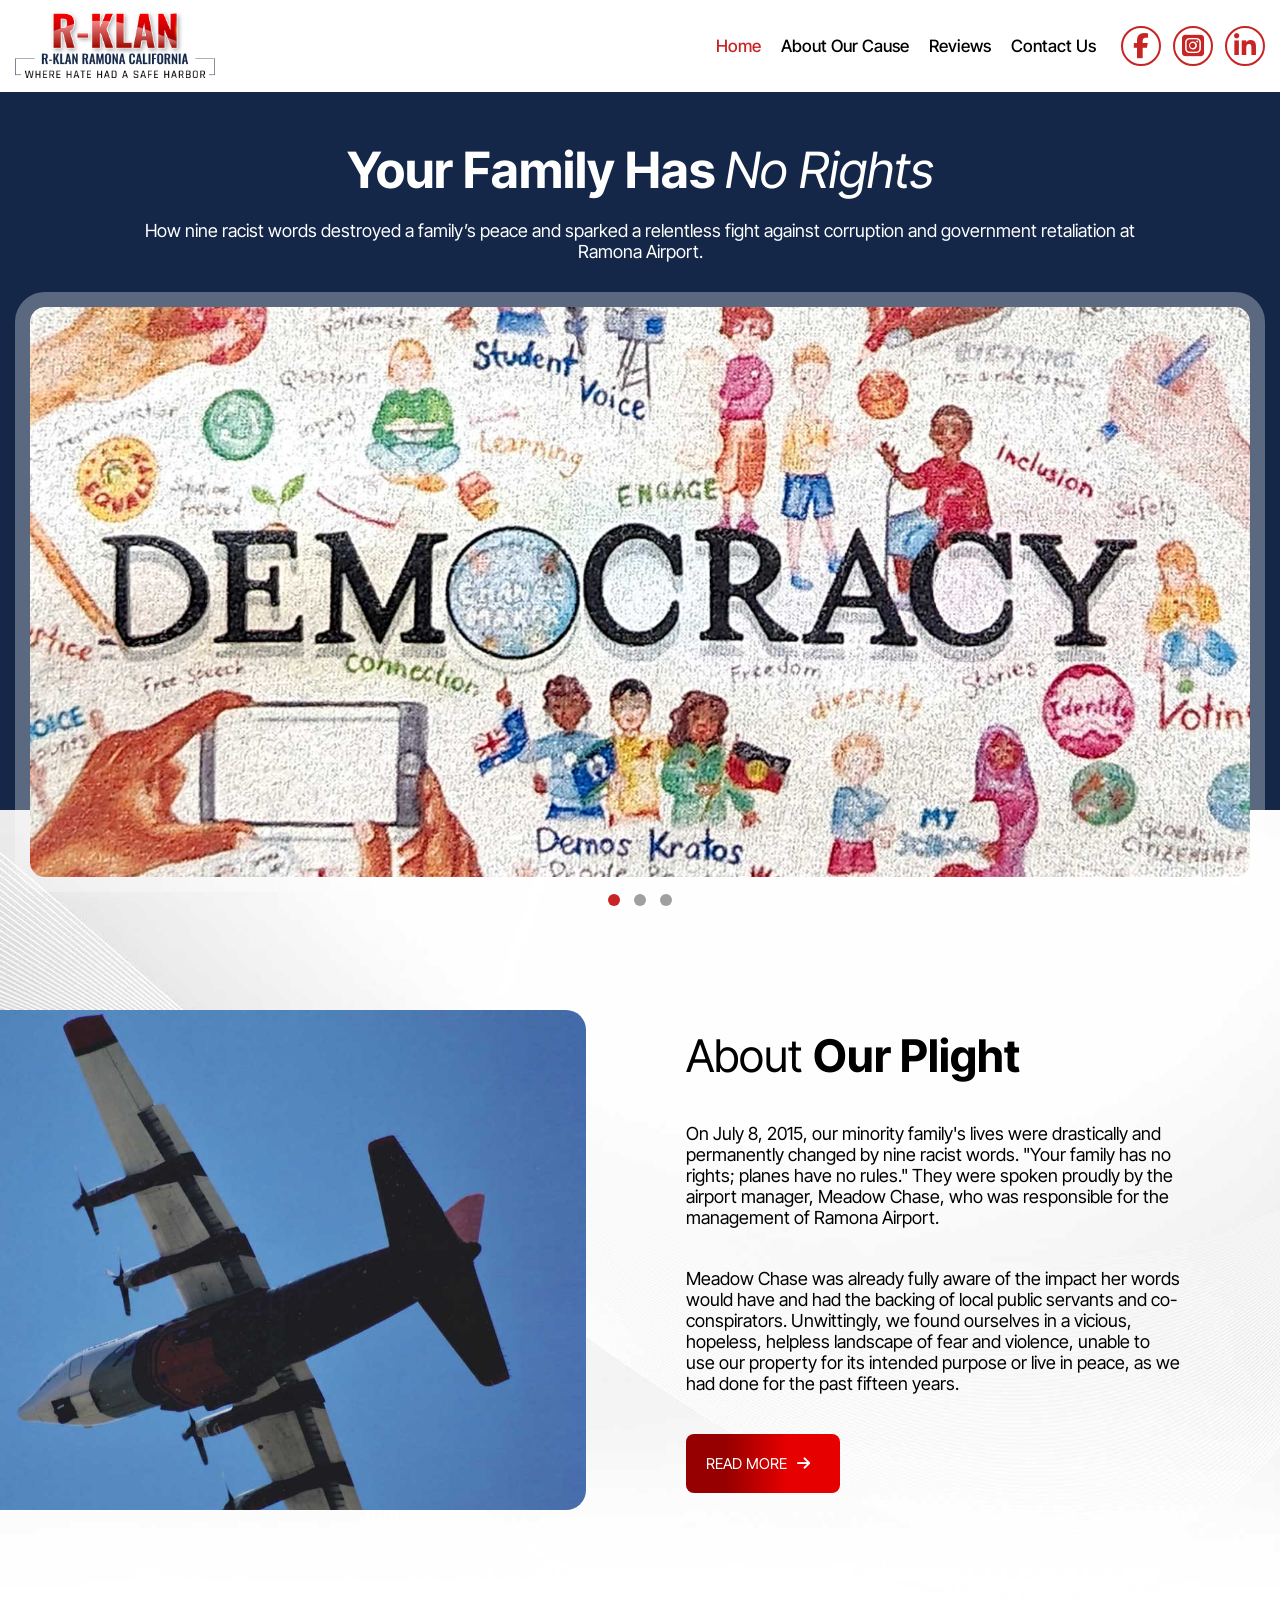
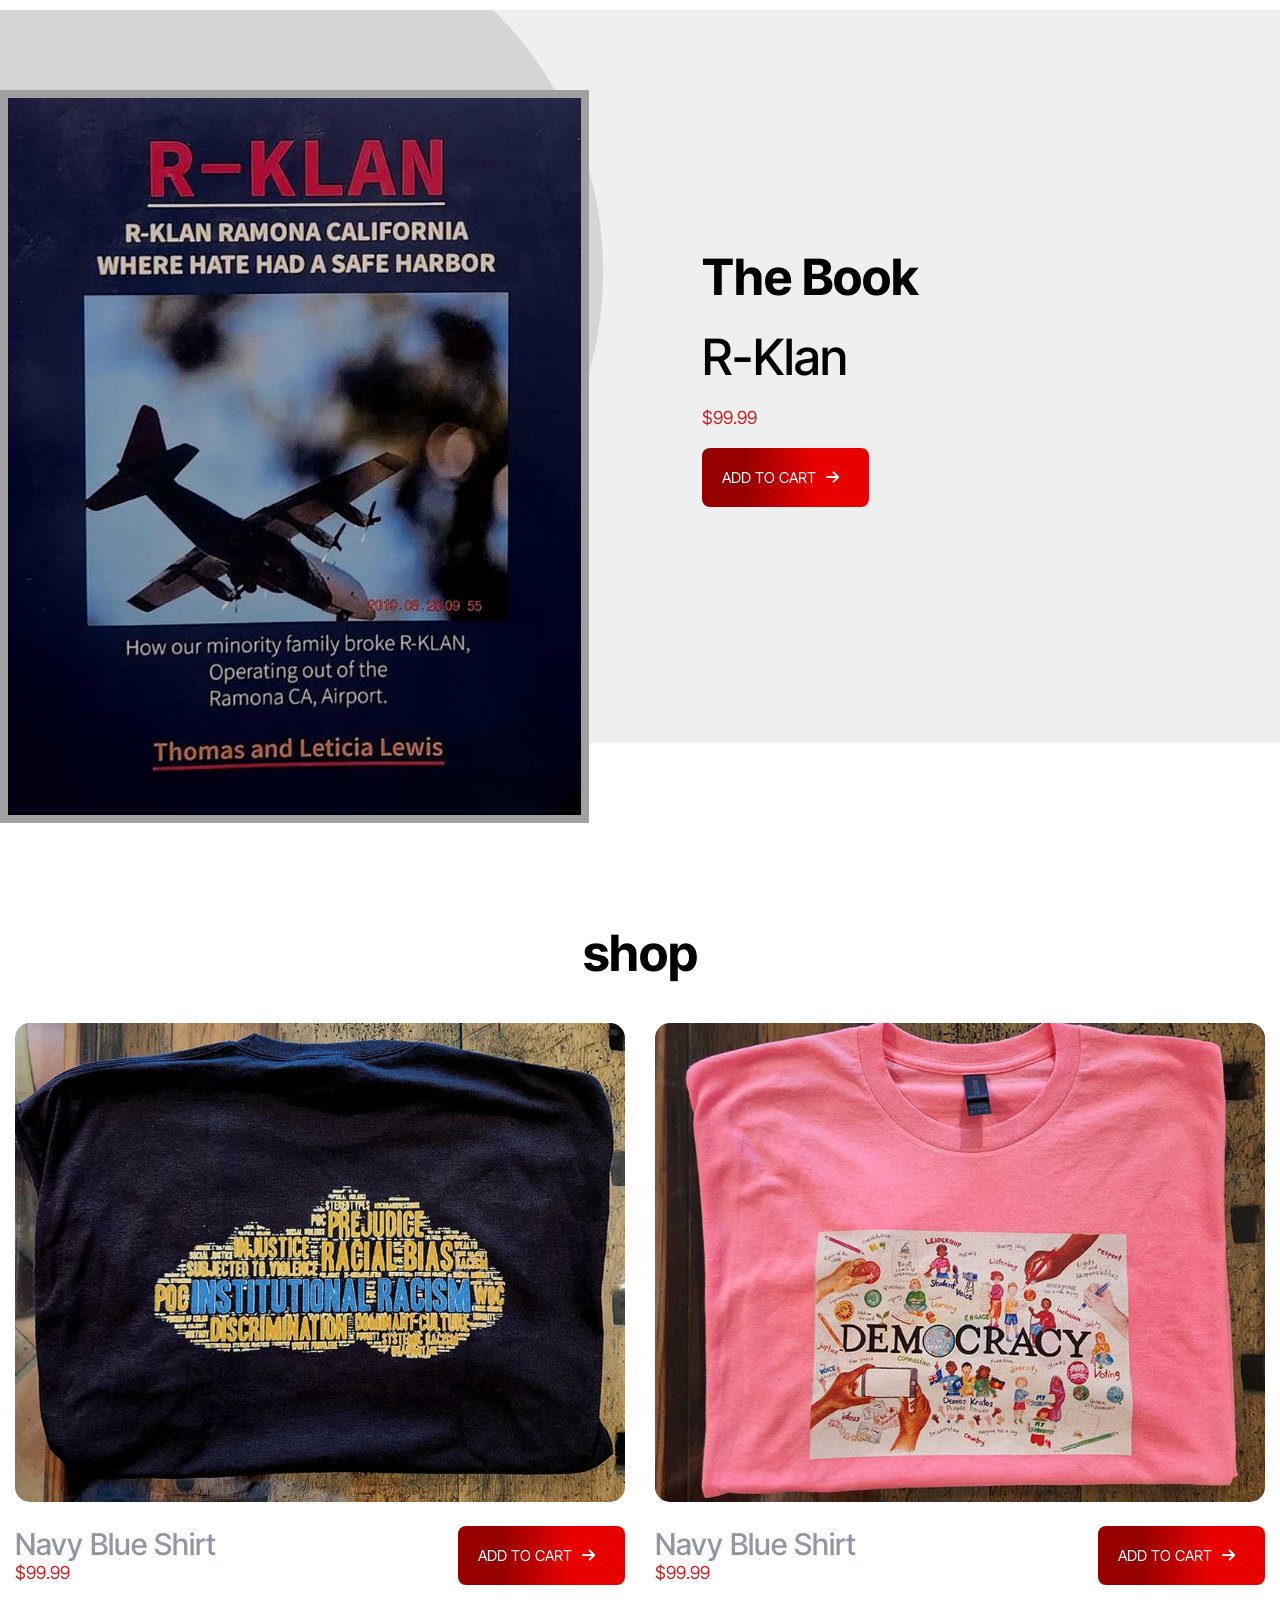
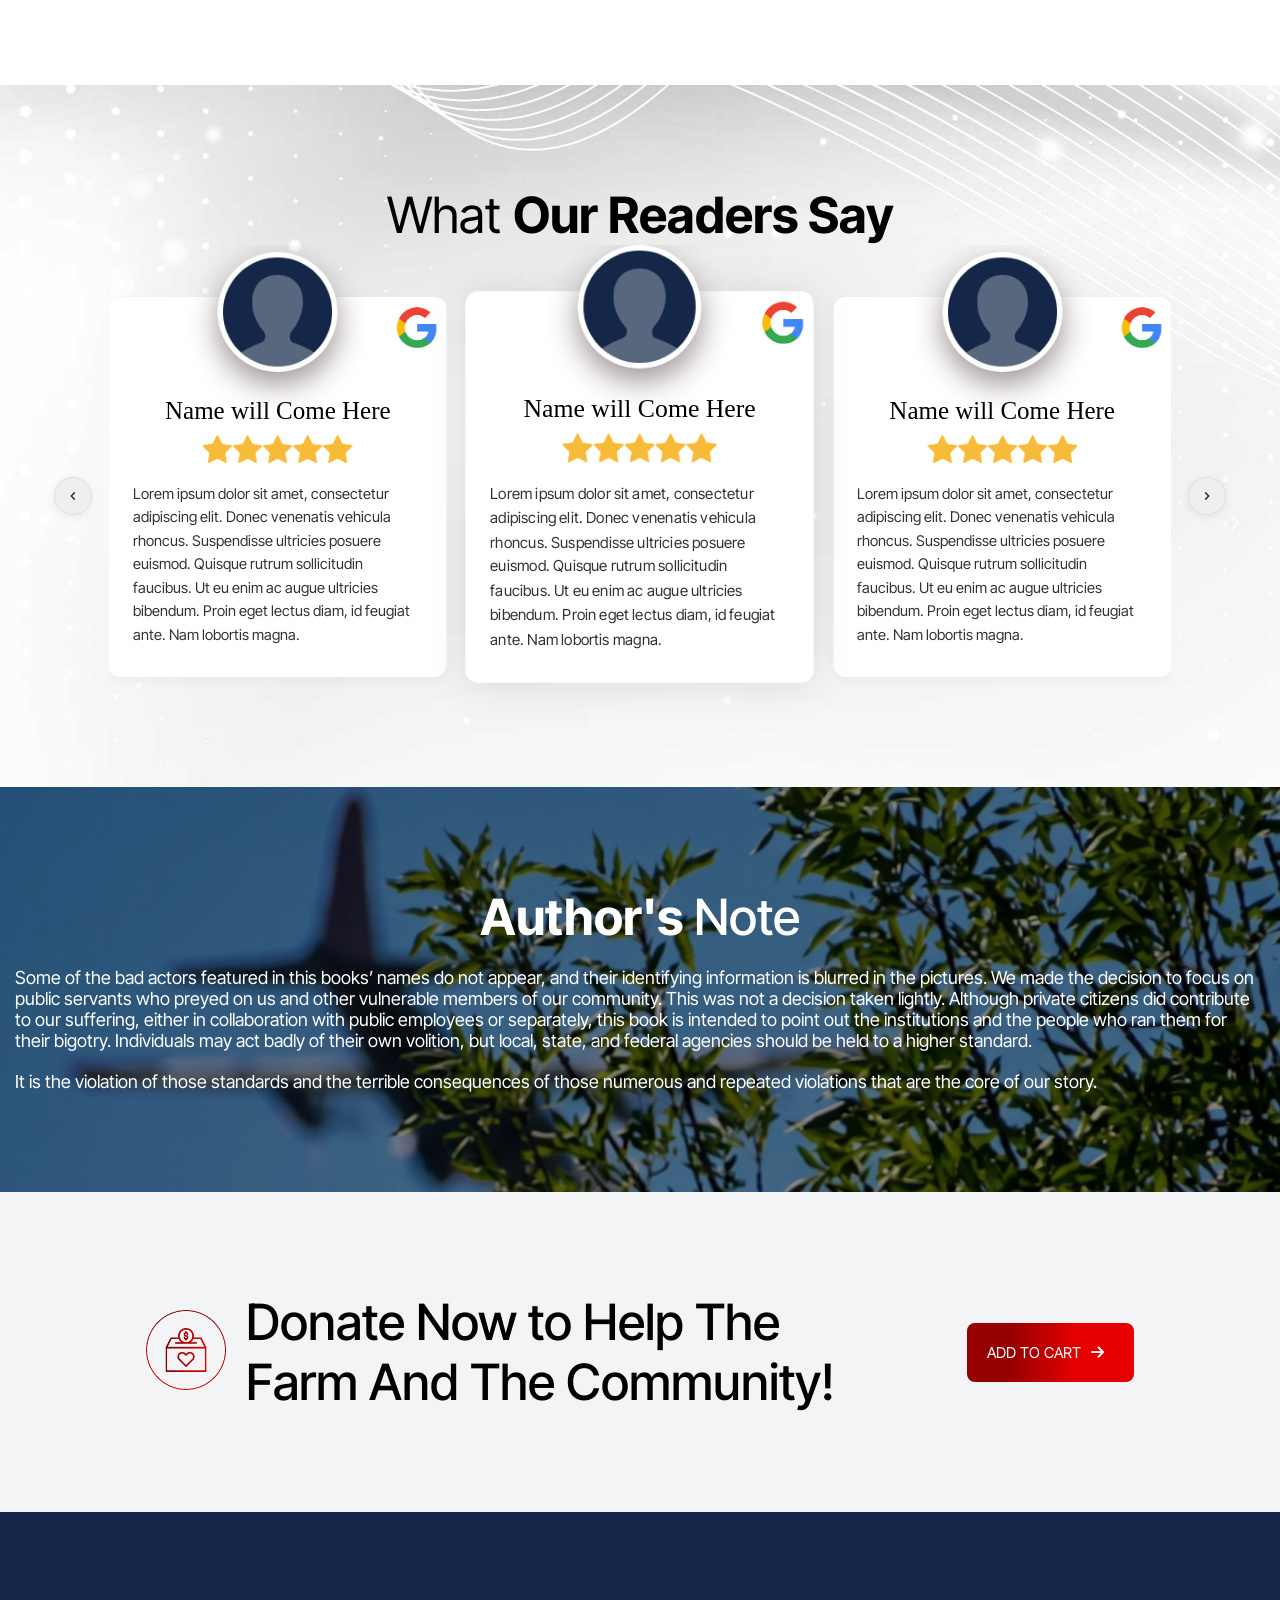
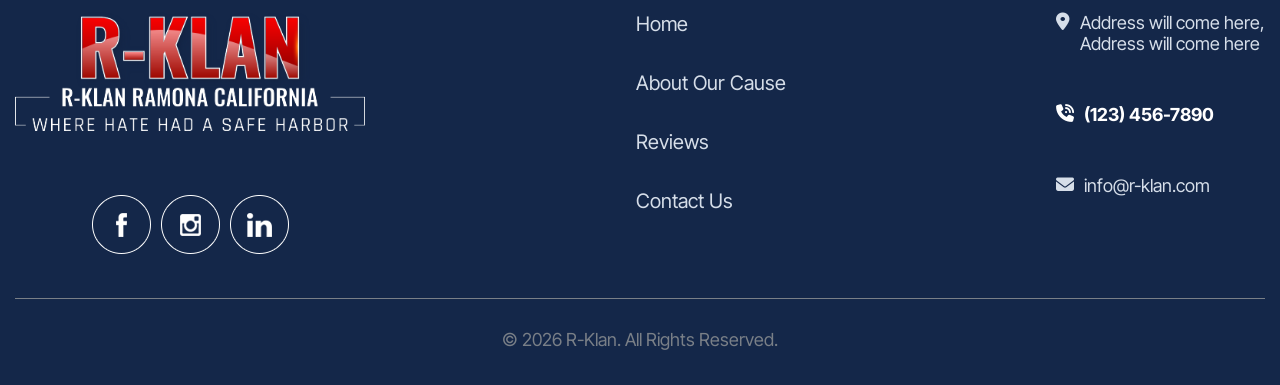
==== commit 650f5088: "22 22" ====
--- a/index.html
+++ b/index.html
@@ -15,6 +15,7 @@
 <body>
 
     <!-- Nav-Bar -->
+        
     <site-header></site-header>
     <!-- Nav-Bar -->
     <!-- Family -->
--- a/css/style.css
+++ b/css/style.css
@@ -110,7 +110,9 @@
     transform: translateY(0);
     box-shadow: 0 4px 20px rgba(0, 0, 0, 0.08);
 }   
-
+#nav-bar.nav-visible img{
+    max-width: 160px;
+}
 #nav-bar .content {
     display: flex;
     justify-content: space-between;
@@ -484,7 +486,7 @@
     justify-content: center;
     background-image: url('../Image/home/BG.jpg');
     background-size: cover;
-    padding: 100px 15px;
+    padding: 100px 15px 60px;
 }
 
 #readers .contener {
@@ -513,7 +515,7 @@
 .rev-viewport {
     width: 100%;
     overflow: hidden;
-    padding: 12px 0;
+    padding: 12px 0px 50px;
 }
 
 /* Track holding the cards */
@@ -521,7 +523,7 @@
     display: flex;
     gap: 24px;
     width: 100%;
-    will-change: transform;
+    /* will-change: transform; */
     transition: none;
 }
 
@@ -543,9 +545,9 @@
 
 /* Enhanced shadow and scaling applied strictly to the active center card */
 .rev-item.rev-center-active {
-  box-shadow: 0 20px 40px rgba(0, 0, 0, 0.12);
+  box-shadow: 0 2px 40px rgba(0, 0, 0, 0.1);
   transform: scale(1.03); /* Slightly lifts and enlarges the center card */
-  z-index: 2;
+  z-index: 3;
 }
 
 .rev-item * {
@@ -742,7 +744,7 @@
     display: flex;
     justify-content: center;
     align-items: center;
-    padding: 100px 15px;
+    padding: 100px 15px 35px;
     width: 100%;
     background-color: #142749;
 }
@@ -765,7 +767,7 @@
     display: flex;
     flex-direction: column;
     row-gap: 60px;
-    max-width: 450px;
+    max-width: 350px;
     width: 100%;
 }
 
--- a/css/responsive.css
+++ b/css/responsive.css
@@ -192,31 +192,17 @@
     .rev-item {
     flex: 0 0 calc(50% - 12px);
   }
+  .rev-item.rev-center-active {
+  box-shadow: 0 0px 0px rgba(255, 255, 255, 0.9);
+  transform: scale(1);
     /* Readers */
 }
+}
 
 @media(max-width:991px) {
 
     
-    /* R-Klan */
-    #r-klan{
-        padding: 60px 15px;
-    }
-    #r-klan .content-1 {
-        flex-wrap: wrap;
-        flex-direction: column;
-    }
-
-    #r-klan .image-1 {
-        max-width: 450px;
-        margin-bottom: 35px;
-    }
-
-    #r-klan .text {
-        margin-top: 50px;
-    }
-
-    /* R-Klan */
+    
     /* Review */
     /* Coment */
     #reviews .common{
@@ -326,12 +312,30 @@
 
     /* Donate */
     /* R-Klan */
+     #r-klan{
+        padding: 60px 15px;
+    }
+    
+    
     #r-klan .content-1 {
+        flex-wrap: wrap;
+    }
+    #r-klan .image{
+        flex: 0 0 100%;
+        max-width: 100%;
         justify-content: center;
-    }
-
+        align-items: center;
+    }
+    #r-klan .image:first-child img{
+        max-width: 350px;
+    }
+    #r-klan .image-1 {
+
+        margin-bottom: 35px;
+    } 
     #r-klan .text {
         margin-top: 50px;
+        flex: 0 0 50%;
     }
 
     /* R-Klan */
@@ -450,15 +454,6 @@
         justify-content: center;
     }
 
-    #r-klan .image,
-    #r-klan .text {
-        flex: 0 0 100%;
-    }
-
-    #r-klan .text {
-        margin-top: 50px;
-    }
-
     /* R-Klan */
     /* about-us */
     /* plight */
@@ -531,6 +526,15 @@
         font-size: 28px;
     }
     /* Reader */
+    /* R-Klan */
+     #r-klan .text {
+        flex: 0 0 100%;
+    }
+
+    #r-klan .text {
+        margin-top: 50px;
+    }
+    /* R-Klan */
 
     /* Choose */
     /* about-us */
